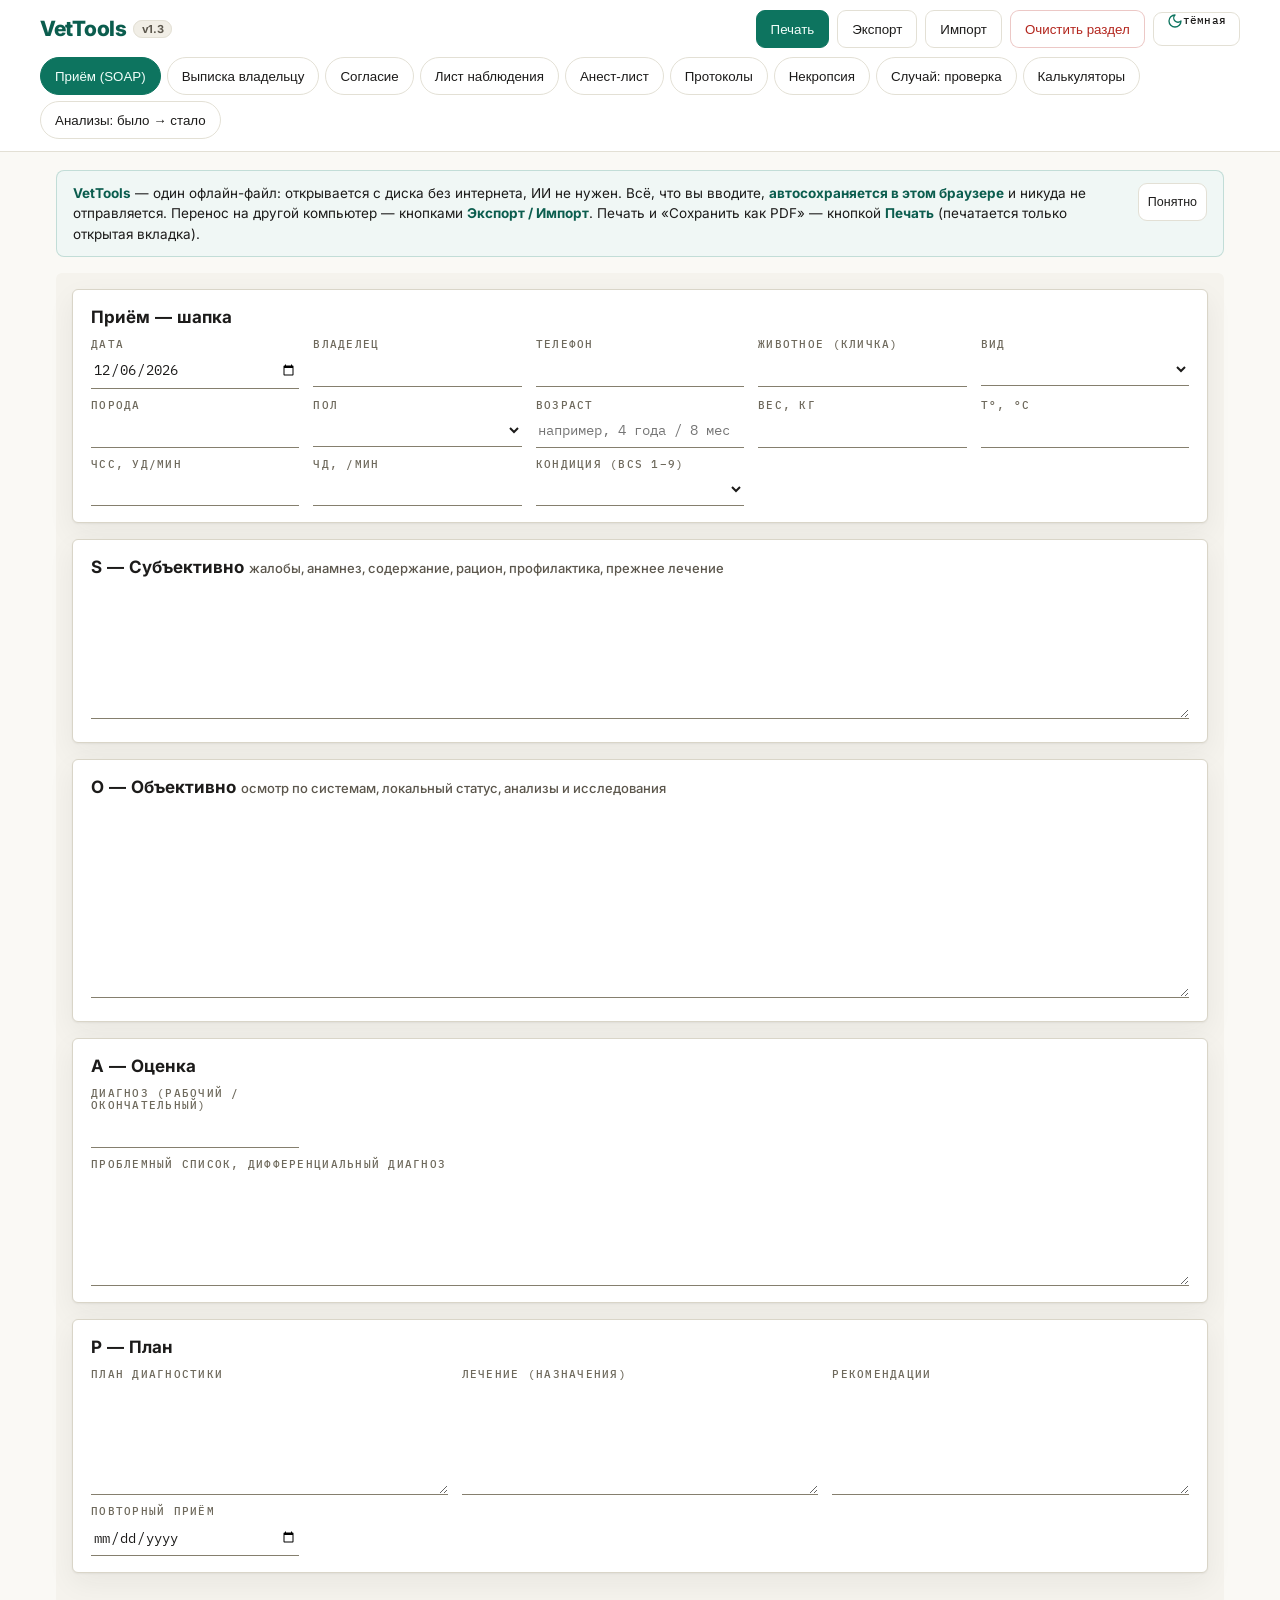
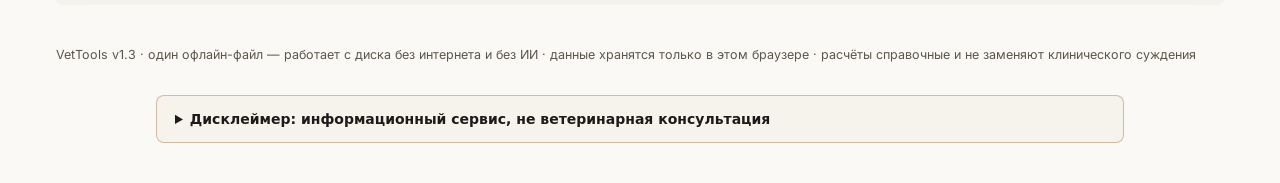
==== index.html @ 526aaa52 "Task 170 (Z.ai): голос B «Формуляр» на всех 10 разделах — флагманский хвост HIG §11 («голос выбирает" ====
<!doctype html>
<html lang="ru" data-theme="light">
<head>
<meta charset="utf-8">
<meta name="viewport" content="width=device-width, initial-scale=1">
<meta name="color-scheme" content="light">
<title>VetTools — офлайн-инструменты ветврача</title>
<link rel="stylesheet" href="./vet-ds.css">
<link rel="preconnect" href="https://fonts.googleapis.com">
<link rel="preconnect" href="https://fonts.gstatic.com" crossorigin>
<link href="https://fonts.googleapis.com/css2?family=Inter:wght@400;500;600;700;800&family=IBM+Plex+Mono:wght@400;500&display=swap" rel="stylesheet">
<script>(function(){try{if(localStorage.getItem("vetds-theme")==="dark")document.documentElement.setAttribute("data-theme","dark")}catch(e){}})()</script>
<style>
:root{
  color-scheme: light;
  /* Ядро — vet-ds (light-тема: data-theme="light" на <html>). Ниже — локальные алиасы. */
  --ds-accent: #0D745F; --ds-accent-strong: #0B5D4E; --ds-accent-ink: #F0FDF9;
  --bg: var(--ds-bg); --card: var(--ds-surface); --ink: var(--ds-text);
  --muted: var(--ds-muted); --line: var(--ds-border);
  --accent: var(--ds-accent); --accent-dark: var(--ds-accent-strong);
  --ok: var(--ds-green); --warn: var(--ds-amber); --bad: var(--ds-red);
  --danger: var(--ds-red);
  --radius: var(--ds-radius);
  --shadow: var(--ds-shadow);
}
  [data-theme="dark"] { --ds-accent: #34D399; --ds-accent-strong: #6EE7B7; --ds-accent-ink: #06251B; }
*{box-sizing:border-box}
html{-webkit-text-size-adjust:100%}
:focus-visible{outline:2px solid var(--accent);outline-offset:2px}
body{margin:0;font:15px/1.5 var(--ds-font-sans);background:var(--bg);color:var(--ink)}

/* ===== Header / nav / toolbar ===== */
header.app{position:sticky;top:0;z-index:50;background:color-mix(in srgb, var(--card) 94%, transparent);backdrop-filter:blur(6px);border-bottom:1px solid var(--line);padding:10px 16px 12px}
.app-row{display:flex;align-items:center;gap:12px;flex-wrap:wrap;max-width:1200px;margin:0 auto}
.logo{font-weight:800;font-size:21px;letter-spacing:-.3px;color:var(--accent-dark);user-select:none}
.logo .ver{font-size:11px;font-weight:700;color:var(--muted);background:var(--ds-surface2);border:1px solid var(--line);border-radius:99px;padding:1px 8px;vertical-align:3px;margin-left:6px}
.toolbar{display:flex;gap:8px;align-items:center;flex-wrap:wrap;margin-left:auto}
.savestate{font-size:12px;color:var(--muted);min-width:110px}
nav#tabs{display:flex;gap:6px;flex-wrap:wrap;margin:9px auto 0;max-width:1200px}
#tabs button{appearance:none;border:1px solid var(--line);background:var(--ds-surface);color:var(--ink);border-radius:99px;padding:10px 14px;font:600 13.5px/1.2 inherit;cursor:pointer;min-height:38px}
#tabs button:hover{border-color:var(--accent);color:var(--accent)}
#tabs button.active{background:var(--accent);border-color:var(--accent);color:var(--ds-accent-ink)}

/* ===== Buttons ===== */
.btn{appearance:none;border:1px solid var(--line);background:var(--ds-surface);color:var(--ink);border-radius:9px;padding:10px 14px;font:600 13.5px/1.2 inherit;cursor:pointer;min-height:38px}
.btn:hover{border-color:var(--accent);color:var(--accent)}
.btn.primary{background:var(--accent);border-color:var(--accent);color:var(--ds-accent-ink)}
.btn.primary:hover{background:var(--accent-dark);color:var(--ds-accent-ink)}
.btn.ghost{border-style:dashed;color:var(--accent);border-color:color-mix(in srgb, var(--accent) 22%, transparent)}
.btn.danger{color:var(--bad);border-color:color-mix(in srgb, var(--bad) 25%, transparent)}
.btn.danger:hover{border-color:var(--bad);color:var(--bad)}
.btn.sm{padding:4px 9px;font-size:12.5px}

/* ===== Layout ===== */
main{max-width:1200px;margin:18px auto 40px;padding:0 16px}
.tab{display:none}
.tab.active{display:block}
.card{background:var(--card);border:1px solid var(--line);border-radius:var(--radius);box-shadow:var(--shadow);padding:16px 18px;margin-bottom:16px}
.card h2{margin:0 0 10px;font-size:17px;line-height:1.3}
.card h2 .sub{font-weight:500;font-size:13px;color:var(--muted)}
.grid{display:grid;grid-template-columns:repeat(auto-fill,minmax(175px,1fr));gap:10px 14px}
.grid.wide{grid-template-columns:repeat(auto-fill,minmax(300px,1fr))}
.f{display:flex;flex-direction:column;gap:3px;min-width:0}
.f>label,.f>.lbl{font-size:11.5px;font-weight:700;color:var(--muted);text-transform:uppercase;letter-spacing:.04em}
input[type=text],input[type=date],input[type=time],input[type=number],input[type=tel],select,textarea{
  width:100%;border:1px solid var(--line);border-radius:8px;padding:7px 9px;font:inherit;color:var(--ink);background:var(--ds-surface);outline:none}
input:focus,select:focus,textarea:focus{border-color:var(--accent);box-shadow:0 0 0 3px color-mix(in srgb, var(--accent) 12%, transparent)}
textarea{resize:vertical;min-height:64px;line-height:1.45;overflow:hidden}
#ho-sheet{display:none}
input[type=checkbox]{width:16px;height:16px;accent-color:var(--accent);flex:none}
.chk{display:flex;align-items:center;gap:8px;font-size:14px;padding:3px 0}

/* ===== Tables ===== */
.tbl-wrap{overflow-x:auto}
table.grid-t{width:100%;border-collapse:collapse;font-size:13.5px}
.grid-t th{font-size:11px;text-transform:uppercase;letter-spacing:.03em;color:var(--muted);text-align:left;padding:6px;border-bottom:2px solid var(--line);white-space:nowrap}
.grid-t td{padding:4px;border-bottom:1px solid var(--line);vertical-align:top}
.grid-t input,.grid-t select{padding:5px 7px;font-size:13.5px}
.grid-t .rowbtn{margin-top:2px}
.rowbtn{appearance:none;border:1px solid var(--line);background:var(--ds-surface);color:var(--muted);border-radius:7px;width:26px;height:26px;font:700 14px/1 inherit;cursor:pointer;flex:none}
.rowbtn:hover{color:var(--bad);border-color:var(--bad)}
.toolbar-row{display:flex;gap:8px;align-items:center;flex-wrap:wrap}

/* ===== Misc ===== */
.badge{display:inline-block;border-radius:var(--ds-radius-s);padding:1px 8px;font-size:12px;font-weight:700;white-space:nowrap}
.badge.ok{background:color-mix(in srgb, var(--ok) 13%, transparent);color:var(--ok)}
.badge.warn{background:color-mix(in srgb, var(--warn) 12%, transparent);color:var(--warn)}
.badge.bad{background:color-mix(in srgb, var(--bad) 12%, transparent);color:var(--bad)}
.badge.dim{background:var(--ds-surface2);color:var(--muted)}
.hint{font-size:12.5px;color:var(--muted);margin:4px 0 10px}
.legal{font-size:13.5px;line-height:1.6;text-align:justify}
.legal h3{text-align:center;font-size:15px;margin:6px 0 14px}
.legal ul{margin:6px 0;padding-left:20px}
.sig{display:flex;gap:40px;margin-top:30px;max-width:640px}
.sig .sigbox{flex:1}
.sig .sigline{border-bottom:1.5px solid #444;height:28px}
.sig .sigcap{font-size:12px;color:var(--muted);margin-top:3px}
.banner{background:color-mix(in srgb, var(--accent) 6%, var(--card));border:1px solid color-mix(in srgb, var(--accent) 20%, transparent);border-radius:var(--radius);padding:12px 16px;margin-bottom:16px;font-size:13.5px}
.banner b{color:var(--accent-dark)}
.banner button{float:right;margin-left:12px}
.doc-title{font-size:18px;font-weight:800;margin-bottom:10px;border:1px solid var(--line);border-radius:8px;padding:9px 11px;width:100%}

/* ===== Calculators ===== */
.calc-grid{display:grid;grid-template-columns:repeat(auto-fit,minmax(340px,1fr));gap:14px}
.calc-grid>.card{margin-bottom:0;min-width:0}
.calc-grid,.grid,.sig{min-width:0}
.tab{min-width:0}
.calc .out{background:color-mix(in srgb, var(--accent) 5%, var(--card));border:1px dashed color-mix(in srgb, var(--accent) 22%, transparent);border-radius:var(--ds-radius-s);padding:9px 11px;font-size:14px;margin-top:10px;line-height:1.65}
.calc .out b{font-size:15.5px}
.calc .out .dim{color:var(--muted);font-size:12.5px}
.conv-tbl td{padding:5px 4px}
.conv-tbl input{padding:5px 7px}
.conv-tbl .u{font-size:11.5px;color:var(--muted);white-space:nowrap;padding:0 6px}

footer.app{max-width:1200px;margin:0 auto 30px;padding:0 16px;color:var(--muted);font-size:12.5px;line-height:1.55}

@media (max-width:720px){
  .grid{grid-template-columns:repeat(2,minmax(0,1fr))}
  .calc-grid{grid-template-columns:1fr}
  .sig{gap:20px}
  /* мобильная компакция хедера (Task 165): было 330px sticky на 844px = 39% экрана */
  header.app{padding:8px 12px 9px}
  .logo{font-size:17px}
  .app-row{gap:8px}
  .toolbar{margin-left:0;width:100%;gap:6px}
  .toolbar .btn{padding:8px 10px;min-height:34px;font-size:12.5px}
  nav#tabs{flex-wrap:nowrap;overflow-x:auto;scrollbar-width:none;-ms-overflow-style:none;-webkit-overflow-scrolling:touch;margin:8px auto 0}
  nav#tabs::-webkit-scrollbar{display:none}
  #tabs button{flex:none;white-space:nowrap;padding:9px 12px;min-height:34px;font-size:12.5px}
  footer.app{padding-bottom:calc(16px + env(safe-area-inset-bottom,0px))}
  section[data-theme="form"]{padding:10px}
}

/* ===== Голос B «Формуляр» — таб-секции «действуешь» (HIG §11, Task 170) =====
   Ядро v2.3.2 даёт секции беж #F5F3ED, радиус 6px, паддинг (§24) и самодостаточные
   токены; локальный слой маппит свои примитивы (.f, input, .grid-t) на формулярный
   вид. @media screen — чтобы не воевать с print-слоем ниже (у печати свои подчёркивания). */
@media screen{
  /* пин характера + РЕ-АНКОР локальных алиасов. ГРАБЛИ §24: алиасы объявлены
     на :root — var() вычисляется на <html>, где --ds-surface/--ds-text ещё
     значения ОБОЛОЧКИ. В тёмной: карточки темнели при чернильном тексте
     (h2 1.14:1). Ре-декларация на секции заставляет var() резолвиться
     формулярными токенами v2.3.2 (тот же класс бага, что zinc-коллизии
     vet-insilico — там лечилось @theme inline, тут — ре-анкором). */
  [data-theme="form"]{
    --ds-accent:#0D745F; --ds-accent-strong:#0B5D4E; --ds-accent-ink:#F0FDF9;
    --bg:var(--ds-bg); --card:var(--ds-surface); --ink:var(--ds-text);
    --muted:var(--ds-muted); --line:var(--ds-border);
    --accent:var(--ds-accent); --accent-dark:var(--ds-accent-strong);
    --ok:var(--ds-green); --warn:var(--ds-amber); --bad:var(--ds-red);
    --danger:var(--ds-red); --radius:var(--ds-radius); --shadow:var(--ds-shadow);
  }
  [data-theme="form"] .f>label,[data-theme="form"] .f>.lbl{font:500 10.5px/1.2 var(--ds-font-mono);text-transform:uppercase;letter-spacing:.12em;color:var(--ds-faint)}
  [data-theme="form"] input[type=text],[data-theme="form"] input[type=date],[data-theme="form"] input[type=time],[data-theme="form"] input[type=number],[data-theme="form"] input[type=tel],[data-theme="form"] select,[data-theme="form"] textarea{border:none;border-bottom:1px solid var(--ds-border-strong);border-radius:0;background:transparent;padding:6px 2px;font-family:var(--ds-font-mono);font-size:13.5px}
  [data-theme="form"] input:focus,[data-theme="form"] select:focus,[data-theme="form"] textarea:focus{border:none;border-bottom:2px solid var(--accent);margin-bottom:-1px;box-shadow:none}
  [data-theme="form"] .doc-title{font-family:var(--ds-font-mono);font-size:15px;border:none;border-bottom:2px solid var(--ds-border-strong);border-radius:0;background:transparent;padding:6px 2px}
  [data-theme="form"] .grid-t input,[data-theme="form"] .grid-t select,[data-theme="form"] .conv-tbl input{padding:4px 2px;font-size:12.5px}
  [data-theme="form"] .hint{font-size:12px}
}

/* ===== Print ===== */
@page{size:A4;margin:13mm 12mm}
@media print{
  body{background:#fff;font-size:12.5px}
  header.app,footer.app,nav#tabs,.toolbar,.no-print,textarea::-webkit-resizer{display:none!important}
  main{margin:0;padding:0;max-width:none}
  section.tab[data-theme="form"]{padding:0;border-radius:0}
  .tab{display:none!important}
  .tab.active{display:block!important}
  .card{box-shadow:none;border:none;border-radius:0;padding:0 0 14px}
  input[type=text],input[type=date],input[type=time],input[type=number],input[type=tel],select{
    border:none;border-bottom:1px dotted #999;border-radius:0;padding:0 0 1px;font-weight:600;background:none}
  textarea{border:none;padding:0;background:none}
  .grid-t{font-size:10.5px}
  .grid-t th,.grid-t td{border:1px solid #8a8a8a!important;padding:3px 4px}
  .grid-t input,.grid-t select{font-weight:400;border-bottom:none}
  .calc-grid{grid-template-columns:1fr 1fr;gap:10px}
  .calc .out{border:1px solid #999;background:#fff;border-style:solid}
  body.print-ho .tab.active > *:not(#ho-sheet){display:none!important}
  body.print-ho #ho-sheet{display:block!important;white-space:pre-wrap;line-height:1.55}
  .keep{page-break-inside:avoid}
}
</style>
<style>/* vet-ds v2.1: тоггл темы с подписью — виден среди метаданных */
  .theme-pill { min-height: 34px; padding: 0 13px; font: 500 12px var(--ds-font-mono); }
  .theme-pill svg { color: var(--ds-accent); }
</style>
</head>
<body>
<header class="app">
  <div class="app-row">
    <div class="logo">VetTools<span class="ver">v1.3</span></div>
    <div class="toolbar">
      <span class="savestate" id="savestate"></span>
      <button class="btn primary" onclick="window.print()">Печать</button>
      <button class="btn" id="btn-export" title="Резервная копия всех разделов в JSON-файл">Экспорт</button>
      <button class="btn" id="btn-import" title="Загрузить резервную копию из JSON-файла">Импорт</button>
      <button class="btn danger" id="btn-clear" title="Очистить текущий раздел">Очистить раздел</button>
      <button class="btn ds-theme-toggle ds-theme-toggle--labeled theme-pill" id="themeToggle" aria-label="Переключить тему" title="Переключить тему">
        <svg class="ds-theme-toggle__sun" viewBox="0 0 24 24" width="16" height="16" fill="none" stroke="currentColor" stroke-width="2" stroke-linecap="round" aria-hidden="true"><circle cx="12" cy="12" r="4"/><path d="M12 2v2m0 16v2M4.9 4.9l1.4 1.4m11.4 11.4 1.4 1.4M2 12h2m16 0h2M4.9 19.1l1.4-1.4m11.4-11.4 1.4-1.4"/></svg>
        <svg class="ds-theme-toggle__moon" viewBox="0 0 24 24" width="16" height="16" fill="none" stroke="currentColor" stroke-width="2" stroke-linecap="round" stroke-linejoin="round" aria-hidden="true"><path d="M12 3a6 6 0 0 0 9 9 9 9 0 1 1-9-9Z"/></svg>
      
        <span class="ds-theme-toggle__label" aria-hidden="true"></span>
      </button>
      <input type="file" id="import-file" accept=".json,application/json" hidden>
    </div>
  </div>
  <nav id="tabs">
    <button data-tab="soap" class="active">Приём (SOAP)</button>
    <button data-tab="dis">Выписка владельцу</button>
    <button data-tab="con">Согласие</button>
    <button data-tab="obs">Лист наблюдения</button>
    <button data-tab="ane">Анест-лист</button>
    <button data-tab="pro">Протоколы</button>
    <button data-tab="nec">Некропсия</button>
    <button data-tab="case">Случай: проверка</button>
    <button data-tab="cal">Калькуляторы</button>
    <button data-tab="dif">Анализы: было → стало</button>
  </nav>
</header>

<main>
<div class="banner no-print" id="banner" hidden>
  <button class="btn sm" id="banner-ok">Понятно</button>
  <b>VetTools</b> — один офлайн-файл: открывается с диска без интернета, ИИ не нужен.
  Всё, что вы вводите, <b>автосохраняется в этом браузере</b> и никуда не отправляется.
  Перенос на другой компьютер — кнопками <b>Экспорт / Импорт</b>. Печать и «Сохранить как PDF» — кнопкой <b>Печать</b> (печатается только открытая вкладка).
</div>

<!-- ============ 1. SOAP ============ -->
<section id="tab-soap" class="tab active" data-theme="form">
  <div class="card">
    <h2>Приём — шапка</h2>
    <div class="grid">
      <div class="f"><label for="soap-date">Дата</label><input type="date" id="soap-date"></div>
      <div class="f"><label for="soap-owner">Владелец</label><input type="text" id="soap-owner"></div>
      <div class="f"><label for="soap-phone">Телефон</label><input type="tel" id="soap-phone"></div>
      <div class="f"><label for="soap-pet">Животное (кличка)</label><input type="text" id="soap-pet"></div>
      <div class="f"><label for="soap-species">Вид</label>
        <select id="soap-species"><option value=""></option><option>собака</option><option>кошка</option><option>грызун</option><option>птица</option><option>экзот</option><option>другое</option></select></div>
      <div class="f"><label for="soap-breed">Порода</label><input type="text" id="soap-breed"></div>
      <div class="f"><label for="soap-sex">Пол</label>
        <select id="soap-sex"><option value=""></option><option>самец</option><option>самец (кастрирован)</option><option>самка</option><option>самка (стерилизована)</option></select></div>
      <div class="f"><label for="soap-age">Возраст</label><input type="text" id="soap-age" placeholder="например, 4 года / 8 мес"></div>
      <div class="f"><label for="soap-weight">Вес, кг</label><input type="number" id="soap-weight" step="0.01" min="0"></div>
      <div class="f"><label for="soap-temp">Т°, °C</label><input type="number" id="soap-temp" step="0.1"></div>
      <div class="f"><label for="soap-hr">ЧСС, уд/мин</label><input type="number" id="soap-hr"></div>
      <div class="f"><label for="soap-rr">ЧД, /мин</label><input type="number" id="soap-rr"></div>
      <div class="f"><label for="soap-bcs">Кондиция (BCS 1–9)</label>
        <select id="soap-bcs"><option value=""></option><option>1</option><option>2</option><option>3</option><option>4</option><option>5</option><option>6</option><option>7</option><option>8</option><option>9</option></select></div>
    </div>
  </div>
  <div class="card">
    <h2>S — Субъективно <span class="sub">жалобы, анамнез, содержание, рацион, профилактика, прежнее лечение</span></h2>
    <textarea id="soap-s" rows="6"></textarea>
  </div>
  <div class="card">
    <h2>O — Объективно <span class="sub">осмотр по системам, локальный статус, анализы и исследования</span></h2>
    <textarea id="soap-o" rows="9"></textarea>
  </div>
  <div class="card">
    <h2>A — Оценка</h2>
    <div class="grid">
      <div class="f"><label for="soap-dx">Диагноз (рабочий / окончательный)</label><input type="text" id="soap-dx"></div>
    </div>
    <div class="f" style="margin-top:10px"><label for="soap-a">Проблемный список, дифференциальный диагноз</label><textarea id="soap-a" rows="5"></textarea></div>
  </div>
  <div class="card">
    <h2>P — План</h2>
    <div class="grid wide">
      <div class="f"><label for="soap-p-dx">План диагностики</label><textarea id="soap-p-dx" rows="5"></textarea></div>
      <div class="f"><label for="soap-p-rx">Лечение (назначения)</label><textarea id="soap-p-rx" rows="5"></textarea></div>
      <div class="f"><label for="soap-p-adv">Рекомендации</label><textarea id="soap-p-adv" rows="5"></textarea></div>
    </div>
    <div class="grid" style="margin-top:10px">
      <div class="f"><label for="soap-next">Повторный приём</label><input type="date" id="soap-next"></div>
    </div>
  </div>
</section>

<!-- ============ 2. Выписка владельцу ============ -->
<section id="tab-dis" class="tab" data-theme="form">
  <div class="card">
    <h2>Памятка владельцу <span class="sub">— заполнить, затем распечатать или скопировать текстом в мессенджер</span></h2>
    <div class="grid">
      <div class="f"><label for="dis-date">Дата</label><input type="date" id="dis-date"></div>
      <div class="f"><label for="dis-owner">Владелец</label><input type="text" id="dis-owner"></div>
      <div class="f"><label for="dis-phone">Телефон</label><input type="tel" id="dis-phone"></div>
      <div class="f"><label for="dis-pet">Животное</label><input type="text" id="dis-pet"></div>
      <div class="f"><label for="dis-info">Вид / порода / возраст</label><input type="text" id="dis-info"></div>
    </div>
  </div>
  <div class="card">
    <h2>Что было сегодня <span class="sub">диагноз, процедура, операция</span></h2>
    <textarea id="dis-done" rows="4"></textarea>
  </div>
  <div class="card">
    <h2>Лекарства</h2>
    <div class="tbl-wrap">
    <table class="grid-t" id="tbl-dis-med" data-table="dis-med">
      <thead><tr><th style="min-width:140px">Препарат</th><th style="min-width:90px">Сколько</th><th style="min-width:110px">Как давать</th><th style="min-width:110px">Как часто</th><th style="min-width:80px">Дней</th><th class="no-print" style="width:34px"></th></tr></thead>
      <tbody></tbody>
    </table>
    <template data-for="tbl-dis-med"><tr>
      <td><input type="text"></td><td><input type="text" placeholder="мг / мл / таб"></td>
      <td><input type="text" placeholder="в рот / с едой"></td><td><input type="text" placeholder="2 раза в день"></td>
      <td><input type="text"></td><td class="no-print"><button class="rowbtn" type="button" title="Удалить строку">×</button></td>
    </tr></template>
    </div>
    <button class="btn ghost sm no-print" data-add="tbl-dis-med" type="button">+ строка</button>
  </div>
  <div class="card">
    <h2>Уход и наблюдение</h2>
    <div class="grid wide">
      <div class="f"><label for="dis-watch">Наблюдать за</label><textarea id="dis-watch" rows="4"></textarea></div>
      <div class="f"><label for="dis-feed">Кормление и поение</label><textarea id="dis-feed" rows="4"></textarea></div>
      <div class="f"><label for="dis-rest">Ограничения <span style="text-transform:none;font-weight:500">(покой, попона, воротник, выгул)</span></label><textarea id="dis-rest" rows="4"></textarea></div>
      <div class="f"><label for="dis-wound">Шов / рана (обработка)</label><textarea id="dis-wound" rows="4"></textarea></div>
    </div>
  </div>
  <div class="card">
    <h2>Контроль</h2>
    <div class="grid">
      <div class="f"><label for="dis-next">Контрольный приём — дата</label><input type="date" id="dis-next"></div>
      <div class="f"><label for="dis-nexttime">Время</label><input type="time" id="dis-nexttime"></div>
      <div class="f"><label for="dis-clinic">Клиника / врач / телефон</label><input type="text" id="dis-clinic"></div>
    </div>
    <div class="f" style="margin-top:10px"><label for="dis-urgent">СРОЧНО к врачу, если:</label><textarea id="dis-urgent" rows="5"></textarea></div>
  </div>
  <div class="card no-print">
    <div class="toolbar-row">
      <button class="btn primary" id="btn-copy-dis" type="button">Скопировать текст владельцу</button>
      <button class="btn" onclick="window.print()" type="button">Печать памятки</button>
    </div>
    <p class="hint" style="margin:8px 0 0">Текст собирается из полей выше — удобно отправить в WhatsApp/Telegram, если владельца нет на приёме лично.</p>
  </div>
</section>
<!-- ============ 3. Согласие ============ -->
<section id="tab-con" class="tab" data-theme="form">
  <div class="card no-print">
    <h2>Данные для информированного согласия</h2>
    <p class="hint">Заполните поля и отметьте манипуляции — текст документа ниже соберётся автоматически. Печать выводит только документ.</p>
    <div class="grid">
      <div class="f"><label for="con-date">Дата</label><input type="date" id="con-date"></div>
      <div class="f"><label for="con-owner">ФИО владельца</label><input type="text" id="con-owner"></div>
      <div class="f"><label for="con-doc">Документ / контакты владельца</label><input type="text" id="con-doc" placeholder="паспорт, телефон"></div>
      <div class="f"><label for="con-pet">Кличка</label><input type="text" id="con-pet"></div>
      <div class="f"><label for="con-species">Вид</label><input type="text" id="con-species"></div>
      <div class="f"><label for="con-breed">Порода</label><input type="text" id="con-breed"></div>
      <div class="f"><label for="con-sex">Пол</label><input type="text" id="con-sex"></div>
      <div class="f"><label for="con-age">Возраст</label><input type="text" id="con-age"></div>
      <div class="f"><label for="con-color">Окрас</label><input type="text" id="con-color"></div>
      <div class="f"><label for="con-id">Чип / клеймо / №</label><input type="text" id="con-id"></div>
    </div>
  </div>
  <div class="card no-print">
    <h2>Манипуляции <span class="sub">— отметьте всё, на что согласуется владелец</span></h2>
    <div class="grid wide">
      <label class="chk"><input type="checkbox" id="con-p-diag">Диагностические процедуры (осмотр, анализы, УЗИ, рентген)</label>
      <label class="chk"><input type="checkbox" id="con-p-prem">Премедикация и седация</label>
      <label class="chk"><input type="checkbox" id="con-p-anest">Общая анестезия</label>
      <label class="chk"><input type="checkbox" id="con-p-surg">Оперативное вмешательство</label>
      <label class="chk" style="grid-column:1/-1"><input type="checkbox" id="con-p-hosp">Госпитализация / стационар (включая круглосуточное содержание)</label>
      <label class="chk"><input type="checkbox" id="con-p-iv">Инфузионная терапия</label>
      <label class="chk"><input type="checkbox" id="con-p-transf">Переливание крови / компонентов</label>
      <label class="chk"><input type="checkbox" id="con-p-dent">Стоматологические манипуляции (в т.ч. удаление зубов)</label>
      <label class="chk"><input type="checkbox" id="con-p-euth">Эвтаназия по медицинским показаниям</label>
      <label class="chk"><input type="checkbox" id="con-p-crem">Кремация (общая / индивидуальная — подчеркнуть)</label>
    </div>
    <div class="grid" style="margin-top:8px">
      <div class="f"><label for="con-surg-name">Название операции (если отмечено)</label><input type="text" id="con-surg-name"></div>
      <div class="f"><label for="con-other">Иное (что именно)</label><input type="text" id="con-other"></div>
      <div class="f"><label for="con-pay">Ориентир стоимости (обсуждён)</label><input type="text" id="con-pay" placeholder="например, до 12 000 ₽"></div>
    </div>
    <div class="f" style="margin-top:8px"><label for="con-anim">Особые условия / что обсуждалось (прогноз, альтернативы, риски конкретного пациента)</label><textarea id="con-anim" rows="3"></textarea></div>
  </div>
  <div class="card">
    <h2 class="no-print">Текст согласия <span class="sub">— предпросмотр, обновляется автоматически</span></h2>
    <div id="con-preview" class="legal"></div>
  </div>
</section>

<!-- ============ 4. Лист наблюдения ============ -->
<section id="tab-obs" class="tab" data-theme="form">
  <div class="card">
    <h2>Лист наблюдения <span class="sub">— стационар / послеоперационное содержание</span></h2>
    <div class="grid">
      <div class="f"><label for="obs-date">Дата</label><input type="date" id="obs-date"></div>
      <div class="f"><label for="obs-pet">Животное</label><input type="text" id="obs-pet"></div>
      <div class="f"><label for="obs-owner">Владелец</label><input type="text" id="obs-owner"></div>
      <div class="f"><label for="obs-dx">Диагноз</label><input type="text" id="obs-dx"></div>
      <div class="f"><label for="obs-mode">Режим</label>
        <select id="obs-mode"><option value=""></option><option>свободный</option><option>клетка</option><option>бокс</option><option>ОРИТ</option></select></div>
      <div class="f"><label for="obs-diet">Диета / кормление</label><input type="text" id="obs-diet"></div>
    </div>
  </div>
  <div class="card">
    <div class="tbl-wrap">
    <table class="grid-t keep" id="tbl-obs" data-table="obs">
      <thead><tr>
        <th style="min-width:64px">Время</th><th style="min-width:50px">Т°</th><th style="min-width:50px">ЧСС</th><th style="min-width:50px">ЧД</th>
        <th style="min-width:80px">Слизистые / СПК</th><th style="min-width:90px">Еда / вода</th><th style="min-width:90px">Моча / стул</th>
        <th style="min-width:100px">Состояние, поведение</th><th style="min-width:120px">ЛС / процедуры (выполнено)</th><th style="min-width:60px">Подпись</th>
        <th class="no-print" style="width:34px"></th>
      </tr></thead>
      <tbody></tbody>
    </table>
    <template data-for="tbl-obs"><tr>
      <td><input type="time"></td><td><input type="text"></td><td><input type="text"></td><td><input type="text"></td>
      <td><input type="text"></td><td><input type="text"></td><td><input type="text"></td>
      <td><input type="text"></td><td><input type="text"></td><td><input type="text"></td>
      <td class="no-print"><button class="rowbtn" type="button" title="Удалить строку">×</button></td>
    </tr></template>
    </div>
    <div class="toolbar-row no-print" style="margin-top:8px">
      <button class="btn ghost sm" data-add="tbl-obs" type="button">+ 1 строка</button>
      <button class="btn ghost sm" type="button" data-add5="tbl-obs">+ 5 строк</button>
    </div>
    <p class="hint">Каждая строка — один контрольный обход. Таблица умещается на A4 при печати.</p>
  </div>
  <div class="card no-print" id="ho-card">
    <h2>Передача смены <span class="sub">— автодрафт из листа наблюдения; перед передачей дежурному отредактируй вручную</span></h2>
    <div class="toolbar-row" style="margin-top:6px">
      <button class="btn ghost sm" id="ho-gen" type="button">Сформировать из таблицы</button>
      <button class="btn ghost sm" id="ho-copy" type="button">Скопировать</button>
      <button class="btn ghost sm" id="ho-print" type="button">Печать (только передача)</button>
    </div>
    <textarea id="ho-text" rows="12" style="width:100%;margin-top:8px" placeholder="Заполни лист наблюдения и нажми «Сформировать из таблицы» — подставлю шапку пациента, последний обход, «выполнено за сутки» и динамику T/ЧСС/ЧД. Блоки «что беспокоит» и «при ухудшении» — за врачом."></textarea>
    <p class="hint">Автодрафт по структуре передачи: кто пациент → что сделали → что изменилось → что контролировать. Текст сохраняется в localStorage, печатается отдельно от таблицы.</p>
  </div>
  <div id="ho-sheet"></div>
</section>

<!-- ============ 5. Анест-лист ============ -->
<section id="tab-ane" class="tab" data-theme="form">
  <div class="card">
    <h2>Анестезиологический лист — шапка</h2>
    <div class="grid">
      <div class="f"><label for="ane-date">Дата</label><input type="date" id="ane-date"></div>
      <div class="f"><label for="ane-pet">Животное</label><input type="text" id="ane-pet"></div>
      <div class="f"><label for="ane-info">Вид / порода</label><input type="text" id="ane-info"></div>
      <div class="f"><label for="ane-age">Возраст</label><input type="text" id="ane-age"></div>
      <div class="f"><label for="ane-sex">Пол</label><input type="text" id="ane-sex"></div>
      <div class="f"><label for="ane-weight">Вес, кг</label><input type="number" id="ane-weight" step="0.01" min="0"></div>
      <div class="f"><label for="ane-asa">ASA</label>
        <select id="ane-asa"><option value=""></option><option>I</option><option>II</option><option>III</option><option>IV</option><option>V</option><option>E (экстренно)</option></select></div>
      <div class="f"><label for="ane-proc">Плановая процедура</label><input type="text" id="ane-proc"></div>
      <div class="f"><label for="ane-fast">Голодная диета с</label><input type="time" id="ane-fast"></div>
    </div>
  </div>
  <div class="card">
    <h2>Премедикация</h2>
    <div class="tbl-wrap">
    <table class="grid-t keep" id="tbl-ane-pre" data-table="ane-pre">
      <thead><tr><th style="min-width:70px">Время</th><th style="min-width:160px">Препарат</th><th style="min-width:110px">Доза</th><th style="min-width:90px">Путь</th><th class="no-print" style="width:34px"></th></tr></thead>
      <tbody></tbody>
    </table>
    <template data-for="tbl-ane-pre"><tr>
      <td><input type="time"></td><td><input type="text"></td><td><input type="text" placeholder="мг/кг"></td>
      <td><input type="text" placeholder="п/к / в/м / в/в"></td>
      <td class="no-print"><button class="rowbtn" type="button" title="Удалить строку">×</button></td>
    </tr></template>
    </div>
    <button class="btn ghost sm no-print" data-add="tbl-ane-pre" type="button">+ строка</button>
  </div>
  <div class="card">
    <h2>Индукция и поддержание</h2>
    <div class="grid wide">
      <div class="f"><label for="ane-ind">Индукция (препарат, доза, путь)</label><textarea id="ane-ind" rows="2"></textarea></div>
      <div class="f"><label for="ane-airway">Дыхательный путь (трубка №, ЛМ, маска)</label><textarea id="ane-airway" rows="2"></textarea></div>
      <div class="f"><label for="ane-maint">Поддержание (агент, об.%)</label><textarea id="ane-maint" rows="2"></textarea></div>
      <div class="f"><label for="ane-fluids">Инфузия (препарат, объём, скорость)</label><textarea id="ane-fluids" rows="2"></textarea></div>
      <div class="f"><label for="ane-local">Регионарная / местная анальгезия</label><textarea id="ane-local" rows="2"></textarea></div>
      <div class="f"><label for="ane-monitor">Мониторинг (апаратура)</label><textarea id="ane-monitor" rows="2" placeholder="пульсоксиметр, АД, капнограф..."></textarea></div>
    </div>
  </div>
  <div class="card">
    <h2>Мониторинг <span class="sub">— запись каждые 5–10 минут</span></h2>
    <div class="tbl-wrap">
    <table class="grid-t" id="tbl-ane-mon" data-table="ane-mon">
      <thead><tr>
        <th style="min-width:64px">Время</th><th style="min-width:50px">ЧСС</th><th style="min-width:50px">ЧД</th><th style="min-width:56px">SpO2, %</th>
        <th style="min-width:64px">АД сист.</th><th style="min-width:50px">Т°</th><th style="min-width:110px">Глубина наркоза</th>
        <th style="min-width:70px">Анальгезия 0–3</th><th style="min-width:140px">События / вмешательства</th><th class="no-print" style="width:34px"></th>
      </tr></thead>
      <tbody></tbody>
    </table>
    <template data-for="tbl-ane-mon"><tr>
      <td><input type="time"></td><td><input type="text"></td><td><input type="text"></td><td><input type="text"></td>
      <td><input type="text"></td><td><input type="text"></td><td><input type="text" placeholder="поверхн./умерен./глуб."></td>
      <td><input type="text"></td><td><input type="text"></td>
      <td class="no-print"><button class="rowbtn" type="button" title="Удалить строку">×</button></td>
    </tr></template>
    </div>
    <div class="toolbar-row no-print" style="margin-top:8px">
      <button class="btn ghost sm" data-add="tbl-ane-mon" type="button">+ 1 строка</button>
      <button class="btn ghost sm" type="button" data-add5="tbl-ane-mon">+ 5 строк</button>
    </div>
  </div>
  <div class="card">
    <h2>Выход из наркоза</h2>
    <div class="grid wide">
      <div class="f"><label for="ane-recovery">Экстубация, осложнения, послеоперационная анальгезия</label><textarea id="ane-recovery" rows="3"></textarea></div>
    </div>
    <div class="grid" style="margin-top:8px">
      <div class="f"><label for="ane-sign">Анестезиолог / хирург</label><input type="text" id="ane-sign"></div>
    </div>
  </div>
</section>
<!-- ============ 6. Протоколы ============ -->
<section id="tab-pro" class="tab" data-theme="form">
  <div class="card no-print">
    <h2>Библиотека протоколов</h2>
    <div class="toolbar-row">
      <select id="pro-pick" style="max-width:460px"></select>
      <button class="btn" id="pro-open" type="button">Открыть</button>
      <button class="btn ghost" id="pro-save" type="button" title="Сохранить текущий текст в «Мои протоколы»">Сохранить как мой</button>
      <button class="btn danger" id="pro-del" type="button" title="Удалить выбранный «мой» протокол">Удалить мой</button>
    </div>
    <p class="hint" style="margin:8px 0 0">Это справочные заготовки, а не стандарты лечения: дозы и схемы проверяйте и адаптируйте к пациенту и доступным препаратам. Свой текст можно править прямо ниже — он сохраняется автоматически.</p>
  </div>
  <div class="card">
    <input type="text" id="pro-title" class="doc-title" placeholder="Название протокола">
    <textarea id="pro-body" rows="22" style="font-size:14px;line-height:1.6"></textarea>
  </div>
</section>

<!-- ============ 7. Некропсия ============ -->
<section id="tab-nec" class="tab" data-theme="form">
  <div class="card">
    <h2>Протокол патологоанатомического вскрытия — шапка</h2>
    <div class="grid">
      <div class="f"><label for="nec-date">Дата и время вскрытия</label><input type="text" id="nec-date" placeholder="01.10.2026, 14:30"></div>
      <div class="f"><label for="nec-pet">Кличка / №</label><input type="text" id="nec-pet"></div>
      <div class="f"><label for="nec-species">Вид</label><input type="text" id="nec-species"></div>
      <div class="f"><label for="nec-breed">Порода</label><input type="text" id="nec-breed"></div>
      <div class="f"><label for="nec-sex">Пол / кастрация</label><input type="text" id="nec-sex"></div>
      <div class="f"><label for="nec-age">Возраст</label><input type="text" id="nec-age"></div>
      <div class="f"><label for="nec-weight">Вес, кг</label><input type="number" id="nec-weight" step="0.01" min="0"></div>
      <div class="f"><label for="nec-death">Обстоятельства</label>
        <select id="nec-death"><option value=""></option><option>погибло в клинике</option><option>поступило трупом</option><option>эвтаназия</option></select></div>
    </div>
    <div class="f" style="margin-top:10px"><label for="nec-anamnesis">Анамнез и клиническая картина</label><textarea id="nec-anamnesis" rows="3"></textarea></div>
  </div>
  <div class="card">
    <h2>Наружный осмотр</h2>
    <p class="hint">Телосложение и упитанность, шерсть и кожный покров, слизистые, естественные отверстия, видимые травмы и выделения.</p>
    <textarea id="nec-outer" rows="4"></textarea>
  </div>
  <div class="card">
    <h2>Внутренний осмотр — по системам</h2>
    <div class="grid wide">
      <div class="f"><label for="nec-cav">Полости (плевральная, брюшная — содержимое)</label><textarea id="nec-cav" rows="2"></textarea></div>
      <div class="f"><label for="nec-resp">Дыхательная система</label><textarea id="nec-resp" rows="2"></textarea></div>
      <div class="f"><label for="nec-card">Сердце и сосуды</label><textarea id="nec-card" rows="2"></textarea></div>
      <div class="f"><label for="nec-gi">Желудок и кишечник</label><textarea id="nec-gi" rows="2"></textarea></div>
      <div class="f"><label for="nec-liver">Печень и желчный пузырь</label><textarea id="nec-liver" rows="2"></textarea></div>
      <div class="f"><label for="nec-spleen">Селезёнка и лимфоузлы</label><textarea id="nec-spleen" rows="2"></textarea></div>
      <div class="f"><label for="nec-urin">Почки и мочевыводящие пути</label><textarea id="nec-urin" rows="2"></textarea></div>
      <div class="f"><label for="nec-repro">Половые органы</label><textarea id="nec-repro" rows="2"></textarea></div>
      <div class="f"><label for="nec-other">Прочее (ЦНС, кости, суставы)</label><textarea id="nec-other" rows="2"></textarea></div>
    </div>
  </div>
  <div class="card">
    <h2>Патологические находки</h2>
    <div class="tbl-wrap">
    <table class="grid-t keep" id="tbl-nec-find" data-table="nec-find">
      <thead><tr><th style="min-width:160px">Орган / система</th><th style="min-width:280px">Патологическая находка</th><th class="no-print" style="width:34px"></th></tr></thead>
      <tbody></tbody>
    </table>
    <template data-for="tbl-nec-find"><tr>
      <td><input type="text"></td><td><input type="text"></td>
      <td class="no-print"><button class="rowbtn" type="button" title="Удалить строку">×</button></td>
    </tr></template>
    </div>
    <button class="btn ghost sm no-print" data-add="tbl-nec-find" type="button">+ строка</button>
  </div>
  <div class="card">
    <h2>Итог</h2>
    <div class="grid wide">
      <div class="f"><label for="nec-dx">Патологоанатомический диагноз</label><textarea id="nec-dx" rows="4"></textarea></div>
      <div class="f"><label for="nec-cause">Предположительная причина смерти</label><textarea id="nec-cause" rows="4"></textarea></div>
      <div class="f"><label for="nec-hist">Материал на гистологию (банки №, формалин 10%)</label><textarea id="nec-hist" rows="4"></textarea></div>
    </div>
    <div class="grid" style="margin-top:8px">
      <div class="f"><label for="nec-sign">Врач (вскрытие проводил)</label><input type="text" id="nec-sign"></div>
    </div>
  </div>
</section>

<!-- ============ 8. Клинический случай: проверка полноты ============ -->
<section id="tab-case" class="tab" data-theme="form">
  <div class="card">
    <h2>Клинический случай <span class="sub">— собери разбор, я проверю полноту и соберу черновик отчёта</span></h2>
    <div class="grid">
      <div class="f"><label for="case-id">№ случая</label><input type="text" id="case-id" placeholder="например, 2026-114"></div>
      <div class="f"><label for="case-date">Дата обращения</label><input type="date" id="case-date"></div>
      <div class="f"><label for="case-species">Вид</label>
        <select id="case-species"><option value=""></option><option>собака</option><option>кошка</option><option>лошадь</option><option>КРС</option><option>МРС</option><option>свинья</option><option>грызун / хорёк</option><option>птица</option><option>экзот</option><option>другое</option></select></div>
      <div class="f"><label for="case-breed">Порода</label><input type="text" id="case-breed"></div>
      <div class="f"><label for="case-age">Возраст</label><input type="text" id="case-age" placeholder="7 лет / 8 мес"></div>
      <div class="f"><label for="case-sex">Пол</label>
        <select id="case-sex"><option value=""></option><option>самец</option><option>самец (кастрат)</option><option>самка</option><option>самка (стерилизованная)</option></select></div>
      <div class="f"><label for="case-weight">Вес, кг</label><input type="number" id="case-weight" step="any" min="0"></div>
    </div>
  </div>
  <div class="card">
    <div class="grid">
      <div class="f"><label for="case-history">Анамнез / жалобы</label><textarea id="case-history" rows="5" placeholder="когда началось, чем лечили, условия содержания, вакцинации"></textarea></div>
      <div class="f"><label for="case-exam">Данные осмотра</label><textarea id="case-exam" rows="5" placeholder="температура, ЧСС, ЧД, слизистые, пальпация, что нашёл"></textarea></div>
    </div>
  </div>
  <div class="card">
    <h2>Диагностика</h2>
    <div class="tbl-wrap">
    <table class="grid-t" id="tbl-case-dx" data-table="case-dx">
      <thead><tr>
        <th style="min-width:130px">Исследование</th><th style="min-width:130px">Детали</th><th style="min-width:220px">Заключение / результат</th>
        <th style="width:90px">Повторное</th><th class="no-print" style="width:34px"></th>
      </tr></thead>
      <tbody></tbody>
    </table>
    <template data-for="tbl-case-dx"><tr>
      <td><input type="text" placeholder="УЗИ / биохимия / рентген..."></td><td><input type="text" placeholder="объём, где"></td><td><input type="text" placeholder="заключение, цифры"></td>
      <td><select><option value=""></option><option>да</option></select></td>
      <td class="no-print"><button class="rowbtn" type="button" title="Удалить строку">×</button></td>
    </tr></template>
    </div>
    <div class="toolbar-row no-print" style="margin-top:8px">
      <button class="btn ghost sm" data-add="tbl-case-dx" type="button">+ строка</button>
    </div>
  </div>
  <div class="card">
    <div class="grid">
      <div class="f"><label for="case-dx">Основной диагноз</label><textarea id="case-dx" rows="2"></textarea></div>
      <div class="f"><label for="case-diff">Дифференциальные диагнозы</label><textarea id="case-diff" rows="2" placeholder="что ещё рассматривал и почему отверг"></textarea></div>
    </div>
  </div>
  <div class="card">
    <h2>Лечение</h2>
    <div class="tbl-wrap">
    <table class="grid-t" id="tbl-case-rx" data-table="case-rx">
      <thead><tr>
        <th style="min-width:160px">Препарат</th><th style="min-width:180px">Доза, путь</th><th style="min-width:120px">Курс</th>
        <th class="no-print" style="width:34px"></th>
      </tr></thead>
      <tbody></tbody>
    </table>
    <template data-for="tbl-case-rx"><tr>
      <td><input type="text"></td><td><input type="text" placeholder="2 мг/кг п/к"></td><td><input type="text" placeholder="5 дней"></td>
      <td class="no-print"><button class="rowbtn" type="button" title="Удалить строку">×</button></td>
    </tr></template>
    </div>
    <div class="toolbar-row no-print" style="margin-top:8px">
      <button class="btn ghost sm" data-add="tbl-case-rx" type="button">+ строка</button>
    </div>
  </div>
  <div class="card">
    <div class="grid">
      <div class="f"><label for="case-control">Контроль / динамика</label><textarea id="case-control" rows="4" placeholder="что изменилось, повторные исследования, параметры в динамике"></textarea></div>
      <div class="f"><label for="case-outcome">Исход</label>
        <select id="case-outcome"><option value=""></option><option>выздоровление</option><option>улучшение</option><option>без динамики</option><option>ухудшение</option><option>эвтаназия</option><option>погиб</option><option>потерян из виду</option></select></div>
      <div class="f" style="grid-column:1/-1"><label for="case-reco">Рекомендации / профилактика</label><textarea id="case-reco" rows="3"></textarea></div>
    </div>
  </div>
  <div class="card no-print" id="case-check-panel">
    <h2>Проверка полноты <span class="sub">— правила, не ИИ; обновляется на лету</span><span class="right" id="case-score" style="font-size:13px;color:var(--accent);font-weight:700;white-space:nowrap">—</span></h2>
    <div id="case-bar" style="height:4px;background:var(--line);border-radius:2px;overflow:hidden;margin:6px 0 10px"><div id="case-bar-in" style="height:100%;width:0;background:var(--accent);transition:width .3s"></div></div>
    <div id="case-checks" style="font-size:13px;line-height:1.7">Заполняй случай — проверки появятся здесь.</div>
    <div class="toolbar-row" style="margin-top:10px">
      <button class="btn primary sm" id="btn-case-copy" type="button">Черновик случая</button>
      <button class="btn ghost sm" id="btn-case-check" type="button">Проверить сейчас</button>
    </div>
    <p class="hint">Черновик собирает всё в структурированный текст для отчёта/курсовой (копируется через окно). Проверки: критичные — без них случай неполный, жёлтые — стоит дописать, серые — советы.</p>
  </div>
</section>

<!-- ============ 9. Калькуляторы ============ -->
<section id="tab-cal" class="tab" data-theme="form">
  <p class="hint" style="margin:0 0 12px">Расчёты справочные: результат всегда сверяйте с инструкцией к препарату и клинической ситуацией. Вес — в кг.</p>
  <div class="calc-grid">
    <div class="card calc">
      <h2>1 · Доза препарата</h2>
      <div class="grid">
        <div class="f"><label for="cal1-w">Вес, кг</label><input type="number" id="cal1-w" step="0.01" min="0"></div>
        <div class="f"><label for="cal1-dose">Доза, мг/кг</label><input type="number" id="cal1-dose" step="0.01" min="0"></div>
        <div class="f"><label for="cal1-conc">Концентрация, мг/мл</label><input type="number" id="cal1-conc" step="0.01" min="0" placeholder="если известна"></div>
        <div class="f"><label for="cal1-int">Интервал, ч</label><input type="number" id="cal1-int" min="0" placeholder="напр., 12"></div>
      </div>
      <div class="out" id="cal1-out">—</div>
    </div>
    <div class="card calc">
      <h2>2 · Инфузия</h2>
      <div class="grid">
        <div class="f"><label for="cal2-w">Вес, кг</label><input type="number" id="cal2-w" step="0.01" min="0"></div>
        <div class="f"><label for="cal2-def">Дегидратация, %</label><input type="number" id="cal2-def" step="0.5" min="0" max="15" value="5"></div>
        <div class="f"><label for="cal2-maint">Поддержание, мл/кг/сут</label><input type="number" id="cal2-maint" min="0" value="50"></div>
        <div class="f"><label for="cal2-drop">Система, гтт/мл</label>
          <select id="cal2-drop"><option value="60">60 (инфузомат)</option><option value="20" selected>20 (стандарт)</option><option value="15">15</option><option value="10">10</option></select></div>
        <div class="f"><label for="cal2-h">Дефицит восполнить за, ч</label><input type="number" id="cal2-h" min="1" value="6"></div>
      </div>
      <div class="out" id="cal2-out">—</div>
    </div>
    <div class="card calc">
      <h2>3 · Энергия (RER / MER)</h2>
      <div class="grid">
        <div class="f"><label for="cal3-w">Вес, кг</label><input type="number" id="cal3-w" step="0.01" min="0"></div>
        <div class="f"><label for="cal3-sp">Вид</label>
          <select id="cal3-sp"><option value="dog">собака</option><option value="cat">кошка</option></select></div>
        <div class="f" style="grid-column:1/-1"><label for="cal3-f">Физиологический статус</label>
          <select id="cal3-f">
            <optgroup label="Собака">
              <option value="3.0">щенок до 4 мес (×3.0)</option>
              <option value="2.0">щенок 4–12 мес (×2.0)</option>
              <option value="1.8">взрослая, интактная (×1.8)</option>
              <option value="1.6" selected>взрослая, стерилизованная (×1.6)</option>
              <option value="1.0">снижение веса (×1.0)</option>
              <option value="3.0">интенсивная нагрузка (×3.0)</option>
            </optgroup>
            <optgroup label="Кошка">
              <option value="2.5">котёнок (×2.5)</option>
              <option value="1.4">взрослая, интактная (×1.4)</option>
              <option value="1.2">взрослая, стерилизованная (×1.2)</option>
              <option value="0.8">снижение веса (×0.8)</option>
              <option value="1.1">пожилая (×1.1)</option>
            </optgroup>
          </select></div>
        <div class="f"><label for="cal3-kc">Калорийность корма, ккал/100 г</label><input type="number" id="cal3-kc" min="0" placeholder="необязательно"></div>
        <div class="f"><label for="cal3-meals">Кормлений в сутки</label><input type="number" id="cal3-meals" min="1" value="2"></div>
      </div>
      <div class="out" id="cal3-out">—</div>
    </div>
    <div class="card calc">
      <h2>4 · Площадь поверхности тела (BSA)</h2>
      <div class="grid">
        <div class="f"><label for="cal4-w">Вес, кг</label><input type="number" id="cal4-w" step="0.01" min="0"></div>
        <div class="f"><label for="cal4-sp">Вид</label>
          <select id="cal4-sp"><option value="dog">собака</option><option value="cat">кошка</option></select></div>
        <div class="f"><label for="cal4-dose">Доза, мг/м²</label><input type="number" id="cal4-dose" step="0.01" min="0" placeholder="необязательно"></div>
      </div>
      <div class="out" id="cal4-out">—</div>
    </div>
    <div class="card calc" style="grid-column:1/-1">
      <h2>5 · Конвертер единиц <span class="sub">СИ ↔ условные — вводите в любую из колонок</span></h2>
      <div class="tbl-wrap">
      <table class="grid-t conv-tbl keep" id="conv-tbl">
        <thead><tr><th>Показатель</th><th style="width:110px">СИ, ед.</th><th style="width:120px">значение</th><th style="width:120px">значение</th><th style="width:110px">условные, ед.</th></tr></thead>
        <tbody></tbody>
      </table>
      </div>
    </div>
    <div class="card calc">
      <h2>6 · Кондиция (BCS) и снижение веса</h2>
      <div class="grid">
        <div class="f"><label for="cal6-w">Текущий вес, кг</label><input type="number" id="cal6-w" step="0.01" min="0"></div>
        <div class="f"><label for="cal6-bcs">BCS (1–9)</label>
          <select id="cal6-bcs"><option>1</option><option>2</option><option>3</option><option>4</option><option selected>5</option><option>6</option><option>7</option><option>8</option><option>9</option></select></div>
        <div class="f"><label for="cal6-sp">Вид</label>
          <select id="cal6-sp"><option value="dog">собака</option><option value="cat">кошка</option></select></div>
      </div>
      <div class="out" id="cal6-out">—</div>
    </div>
  </div>
</section>
<!-- ============ 9. Анализы: было → стало ============ -->
<section id="tab-dif" class="tab" data-theme="form">
  <div class="card">
    <h2>Анализы: было → стало <span class="sub">— сравнение двух исследований</span></h2>
    <div class="grid">
      <div class="f"><label for="dif-pet">Пациент</label><input type="text" id="dif-pet"></div>
      <div class="f"><label for="dif-info">Вид / порода / возраст</label><input type="text" id="dif-info"></div>
      <div class="f"><label for="dif-date1">Дата «было»</label><input type="date" id="dif-date1"></div>
      <div class="f"><label for="dif-date2">Дата «стало»</label><input type="date" id="dif-date2"></div>
      <div class="f"><label for="dif-lab">Лаборатория / исследование</label><input type="text" id="dif-lab"></div>
    </div>
  </div>
  <div class="card">
    <div class="tbl-wrap">
    <table class="grid-t" id="tbl-dif" data-table="dif">
      <thead><tr>
        <th style="min-width:150px">Показатель</th><th style="min-width:60px">Ед.</th>
        <th style="min-width:70px">Норма от</th><th style="min-width:70px">Норма до</th>
        <th style="min-width:70px">Было</th><th style="min-width:70px">Стало</th>
        <th style="min-width:90px">Динамика</th><th style="min-width:110px">Статус</th>
        <th class="no-print" style="width:34px"></th>
      </tr></thead>
      <tbody></tbody>
    </table>
    <template data-for="tbl-dif"><tr>
      <td><input type="text" class="d-name"></td><td><input type="text" class="d-unit"></td>
      <td><input type="number" class="d-lo" step="any"></td><td><input type="number" class="d-hi" step="any"></td>
      <td><input type="number" class="d-v1" step="any"></td><td><input type="number" class="d-v2" step="any"></td>
      <td class="d-dyn" style="padding-top:9px">—</td><td class="d-st" style="padding-top:6px"></td>
      <td class="no-print"><button class="rowbtn" type="button" title="Удалить строку">×</button></td>
    </tr></template>
    </div>
    <div class="toolbar-row no-print" style="margin-top:8px">
      <button class="btn ghost sm" data-add="tbl-dif" type="button">+ строка</button>
      <button class="btn ghost sm" type="button" data-add5="tbl-dif">+ 10 строк</button>
    </div>
    <p class="hint">Статус считается по значению «стало» и норме; динамика — процент изменения от «было» к «стало». Пустые поля просто игнорируются.</p>
  </div>
</section>
</main>

<footer class="app">
  VetTools v1.3 · один офлайн-файл — работает с диска без интернета и без ИИ · данные хранятся только в этом браузере · расчёты справочные и не заменяют клинического суждения
</footer>
<script>
"use strict";
/* ================= VetTools v1.0 — ядро ================= */
var VERSION = "1.3.0";
var LS_PREFIX = "vt:" + VERSION + ":";
/* миграция: переносим данные предыдущей версии в текущее хранилище (новейший префикс, у которого есть ключи), чтобы ничего не потерять после обновления файла */
try{
  if(!localStorage.getItem(LS_PREFIX+"seen")){
    var oldPs = ["vt:1.2.0:", "vt:1.1.0:", "vt:1.0.0:"];
    for(var op=0; op<oldPs.length; op++){
      var oldP = oldPs[op], ks = [];
      for(var i=0; i<localStorage.length; i++){
        var k = localStorage.key(i);
        if(k && k.indexOf(oldP)===0) ks.push(k);
      }
      if(ks.length){
        for(var j=0; j<ks.length; j++){ localStorage.setItem(LS_PREFIX+ks[j].slice(oldP.length), localStorage.getItem(ks[j])); }
        break;
      }
    }
  }
}catch(e){}
var TAB_IDS = ["soap","dis","con","obs","ane","pro","nec","case","cal","dif"];
var $ = function(s,r){ return (r||document).querySelector(s); };
var $$ = function(s,r){ return Array.prototype.slice.call((r||document).querySelectorAll(s)); };
var byId = function(id){ return document.getElementById(id); };
var num = function(v){ var n = parseFloat(String(v).replace(",",".")); return isFinite(n) ? n : null; };
var fmt = function(n,d){ if(n==null||!isFinite(n)) return "—"; d=(d==null?2:d); return n.toLocaleString("ru-RU",{maximumFractionDigits:d}); };
var today = function(){ var d=new Date(); return d.getFullYear()+"-"+("0"+(d.getMonth()+1)).slice(-2)+"-"+("0"+d.getDate()).slice(-2); };

/* ---------- вкладки ---------- */
var activeTab = "soap";
function activateTab(id){
  if(id!==activeTab){ dirty[activeTab] = true; flushDirty(); } /* флаш всех отложенных правок при смене вкладки */
  activeTab = id;
  $$("#tabs button").forEach(function(b){ b.classList.toggle("active", b.dataset.tab===id); });
  TAB_IDS.forEach(function(t){ byId("tab-"+t).classList.toggle("active", t===id); });
  $$("textarea", byId("tab-"+id)).forEach(autosize);
  recalcActive(); /* при входе во вкладку сразу показать актуальные расчёты/проверки */
  try{ localStorage.setItem(LS_PREFIX+"lasttab", id); }catch(e){}
}
$("#tabs").addEventListener("click", function(e){
  var b = e.target.closest("button[data-tab]");
  if(b) activateTab(b.dataset.tab);
});

/* ---------- автосохранение ---------- */
var saveTimer = null;
var dirty = {}; /* какие вкладки содержат несохранённые правки (в т.ч. автозаполнение скрытых полей) */
function markSaved(){
  var el = byId("savestate"), d = new Date();
  el.textContent = "Сохранено " + ("0"+d.getHours()).slice(-2) + ":" + ("0"+d.getMinutes()).slice(-2);
}
function collectTab(tab){
  var data = {};
  $$("input[id],select[id],textarea[id]", tab).forEach(function(el){
    data[el.id] = (el.type==="checkbox") ? el.checked : el.value;
  });
  $$("table[data-table]", tab).forEach(function(t){
    data["@"+t.dataset.table] = $$("tbody tr", t).map(function(tr){
      return $$("input,select,textarea", tr).map(function(c){ return c.value; });
    });
  });
  return data;
}
function applyTab(tab, data){
  if(!data || typeof data!=="object" || Array.isArray(data)) return;
  $$("input[id],select[id],textarea[id]", tab).forEach(function(el){
    if(!(el.id in data)) return;
    var v = data[el.id];
    if(el.type==="checkbox") el.checked = !!v; else el.value = v;
  });
  $$("table[data-table]", tab).forEach(function(t){
    var rows = data["@"+t.dataset.table];
    if(Array.isArray(rows)){
      var tb = $("tbody", t); tb.innerHTML = "";
      rows.forEach(function(vals){
        var tr = addRow(t.id, true);
        if(!tr) return;
        $$("input,select,textarea", tr).forEach(function(c,i){ if(vals && i<vals.length) c.value = vals[i]; });
      });
    }
  });
  $$("textarea", tab).forEach(autosize);
}
function saveTab(id, silent){
  try{
    localStorage.setItem(LS_PREFIX+id, JSON.stringify(collectTab(byId("tab-"+id))));
    if(!silent) markSaved();
  }catch(e){ byId("savestate").textContent = "Не сохранено (память браузера)"; }
}
function saveSoon(){
  clearTimeout(saveTimer);
  saveTimer = setTimeout(flushDirty, 350);
}
function flushDirty(){
  var tabs = Object.keys(dirty); dirty = {};
  if(!tabs.length){ return; }
  tabs.forEach(function(t){ saveTab(t, t!==activeTab); });
  recalcActive();
  if(tabs.indexOf(activeTab)>=0) markSaved();
}
function restoreTab(id){
  var raw = null;
  try{ raw = localStorage.getItem(LS_PREFIX+id); }catch(e){}
  if(raw){ try{ applyTab(byId("tab-"+id), JSON.parse(raw)); return true; }catch(e){} }
  return false;
}

/* ---------- таблицы ---------- */
function tplFor(tableId){
  var t = byId(tableId);
  return $('template[data-for="'+tableId+'"]', t.closest(".card") || document);
}
function addRow(tableId, quiet){
  var tpl = tplFor(tableId);
  var t = byId(tableId);
  if(!tpl || !t) return null;
  var tr = tpl.content.firstElementChild.cloneNode(true);
  $("tbody", t).appendChild(tr);
  if(!quiet){ saveSoon(); }
  return tr;
}
function addRows(tableId, n){ for(var i=0;i<n;i++) addRow(tableId, true); saveSoon(); recalcActive(); }
document.addEventListener("click", function(e){
  var add = e.target.closest("[data-add]");
  if(add){ addRows(add.dataset.add, 1); return; }
  var add5 = e.target.closest("[data-add5]");
  if(add5){ var n = add5.dataset.add5==="tbl-dif" ? 10 : 5; addRows(add5.dataset.add5, n); return; }
  var del = e.target.closest(".rowbtn");
  if(del){
    var tr = del.closest("tr");
    if(tr){ var t = tr.closest(".tab"); tr.parentNode.removeChild(tr); if(t) dirty[t.id.slice(4)] = true; saveSoon(); recalcActive(); }
  }
});

/* ---------- autosize textarea ---------- */
function autosize(t){
  if(!t) return;
  if(t.offsetParent === null){ t.style.height = ""; return; } /* скрытая вкладка — размер посчитаем при показе */
  t.style.height = "auto";
  t.style.height = (t.scrollHeight + 2) + "px";
}

/* ---------- события ввода ---------- */
function markDirtyTab(el){
  var t = el.closest(".tab");
  dirty[t ? t.id.slice(4) : activeTab] = true; /* сохраняем ту вкладку, где реально изменено поле */
}
document.addEventListener("input", function(e){
  if(e.target.matches("textarea")) autosize(e.target);
  if(e.target.matches("input,select,textarea")) markDirtyTab(e.target);
  saveSoon();
});
document.addEventListener("change", function(e){
  if(e.target.matches("select")){ markDirtyTab(e.target); saveSoon(); }
});

/* ---------- стартовые значения ---------- */
var DATE_IDS = ["soap-date","dis-date","con-date","obs-date","ane-date"];
var DIS_URGENT_DEFAULT = "вялость более 12–24 часов; отказ от еды или воды; многократная рвота или диарея; кровотечение; выделения, отёк, покраснение в области шва; расхождение швов; владелец не может предотвратить вылизывание шва; бледные или синюшные слизистые; тяжёлое или частое дыхание; судороги, потеря сознания; выраженная боль (скулит, не даёт трогать).";
function seedDefaults(id){
  var tab = byId("tab-"+id);
  DATE_IDS.forEach(function(did){ var el = byId(did); if(el && !el.value) el.value = today(); });
  if(id==="dis" && !byId("dis-urgent").value) byId("dis-urgent").value = DIS_URGENT_DEFAULT;
  if(id==="obs" && !$("tbody tr", byId("tbl-obs"))) addRows("tbl-obs", 6);
  if(id==="ane"){
    if(!$("tbody tr", byId("tbl-ane-pre"))) addRows("tbl-ane-pre", 3);
    if(!$("tbody tr", byId("tbl-ane-mon"))) addRows("tbl-ane-mon", 8);
  }
  if(id==="dis" && !$("tbody tr", byId("tbl-dis-med"))) addRows("tbl-dis-med", 4);
  if(id==="dif" && !$("tbody tr", byId("tbl-dif"))) addRows("tbl-dif", 6);
  if(id==="nec" && !$("tbody tr", byId("tbl-nec-find"))) addRows("tbl-nec-find", 4);
  if(id==="case"){
    if(!$("tbody tr", byId("tbl-case-dx"))) addRows("tbl-case-dx", 3);
    if(!$("tbody tr", byId("tbl-case-rx"))) addRows("tbl-case-rx", 3);
  }
}
function resetTabControls(id){
  var tab = byId("tab-"+id);
  $$("input[id],select[id],textarea[id]", tab).forEach(function(el){
    if(el.type==="checkbox") el.checked = false; else el.value = "";
  });
  $$("table[data-table]", tab).forEach(function(t){ $("tbody", t).innerHTML = ""; });
  $$("textarea", tab).forEach(function(t){ t.style.height = ""; });
}
function clearActiveTab(){
  var id = activeTab;
  var names = {soap:"Приём (SOAP)",dis:"Выписка владельцу",con:"Согласие",obs:"Лист наблюдения",ane:"Анест-лист",pro:"Протоколы",nec:"Некропсия",case:"Случай",cal:"Калькуляторы",dif:"Анализы"};
  if(!confirm('Очистить раздел «'+names[id]+'»?\n\nДействие необратимо. Сначала можно сделать «Экспорт» — он сохранит резервную копию всех разделов.')) return;
  try{ localStorage.removeItem(LS_PREFIX+id); }catch(e){}
  resetTabControls(id);
  seedDefaults(id);
  if(id==="pro") proLoadSelected();
  saveTab(id);
  recalcActive();
}
byId("btn-clear").addEventListener("click", clearActiveTab);

/* ---------- баннер первого запуска ---------- */
try{
  if(!localStorage.getItem(LS_PREFIX+"seen")){ byId("banner").hidden = false; }
}catch(e){}
byId("banner-ok").addEventListener("click", function(){
  byId("banner").hidden = true;
  try{ localStorage.setItem(LS_PREFIX+"seen","1"); }catch(e){}
});
/* ================= калькуляторы ================= */
function rer(w){
  if(!(w>0)) return null;
  return (w>=2 && w<=45) ? 30*w+70 : 70*Math.pow(w,0.75);
}
function calc1(){
  var w=num(byId("cal1-w").value), d=num(byId("cal1-dose").value), c=num(byId("cal1-conc").value), it=num(byId("cal1-int").value);
  var out = byId("cal1-out");
  if(!(w>0) || !(d>=0)){ out.innerHTML="Введите вес и дозу."; return; }
  var mg = w*d, s = "Разовая доза: <b>"+fmt(mg)+" мг</b>";
  if(c>0) s += " = <b>"+fmt(mg/c, 2)+" мл</b> (при "+fmt(c)+" мг/мл)";
  if(it>0 && d>0) s += "<br>Суточно: "+fmt(mg*24/it)+" мг"+(c>0?" = "+fmt(mg*24/it/c)+" мл":"")+" <span class='dim'>(каждые "+fmt(it,1)+" ч)</span>";
  if(!(c>0)) s += "<br><span class='dim'>Укажите концентрацию препарата — переведу в мл.</span>";
  out.innerHTML = s;
}
function calc2(){
  var w=num(byId("cal2-w").value), p=num(byId("cal2-def").value), m=num(byId("cal2-maint").value),
      f=num(byId("cal2-drop").value), h=num(byId("cal2-h").value);
  var out = byId("cal2-out");
  if(!(w>0)){ out.innerHTML="Введите вес."; return; }
  var def = (p>0? p*w*10 : 0);           // мл: % × кг × 10
  var maint = (m>0? m*w : 40*w);          // мл/сут
  var total = def + maint;
  var s = "Дефицит ("+fmt(p||0,1)+"%): <b>"+fmt(def,0)+" мл</b> · поддержание: <b>"+fmt(maint,0)+" мл/сут</b><br>";
  if(def>0 && h>0){
    var sp = (def + maint*h/24)/h;
    s += "Первые "+fmt(h,0)+" ч: <b>"+fmt(sp,0)+" мл/ч</b> ≈ <b>"+fmt(sp*f/60,1)+" гтт/мин</b> ("+fmt(f,0)+" гтт/мл)<br>";
    s += "Далее поддержание: "+fmt(maint/24,0)+" мл/ч ≈ "+fmt(maint/24*f/60,1)+" гтт/мин<br>";
  } else {
    s += "Скорость: <b>"+fmt(total/24,0)+" мл/ч</b> ≈ <b>"+fmt(total/24*f/60,1)+" гтт/мин</b><br>";
  }
  s += "<span class='dim'>Всего за сутки: "+fmt(total,0)+" мл. Дефицит обычно восполняют за 4–12 ч; при сердечной/почечной патологии скорость и объём корректирует врач.</span>";
  out.innerHTML = s;
}
function calc3(){
  var w=num(byId("cal3-w").value), f=num(byId("cal3-f").value), kc=num(byId("cal3-kc").value), meals=num(byId("cal3-meals").value)||2;
  var out = byId("cal3-out");
  var r = rer(w);
  if(!r){ out.innerHTML="Введите вес."; return; }
  var mer = r*f;
  var s = "RER: <b>"+fmt(r,0)+" ккал/сут</b> · MER: <b>"+fmt(mer,0)+" ккал/сут</b> (×"+fmt(f,1)+")";
  if(kc>0){
    var g = mer/kc*100;
    s += "<br>Корма: <b>"+fmt(g,0)+" г/сут</b>";
    if(meals>1) s += " → по <b>"+fmt(g/meals,0)+" г</b> × "+fmt(meals,0)+" кормления";
  } else {
    s += "<br><span class='dim'>Укажите калорийность корма (ккал/100 г) — переведу в граммы.</span>";
  }
  out.innerHTML = s;
}
function calc4(){
  var w=num(byId("cal4-w").value), sp=byId("cal4-sp").value, d=num(byId("cal4-dose").value);
  var out = byId("cal4-out");
  if(!(w>0)){ out.innerHTML="Введите вес."; return; }
  var k = (sp==="dog") ? 10.1 : 10.0;
  var bsa = k*Math.pow(w*1000, 2/3)/10000;
  var s = "BSA: <b>"+fmt(bsa,3)+" м²</b> <span class='dim'>("+(sp==="dog"?"собака":"кошка")+")</span>";
  if(d>0) s += "<br>Доза "+fmt(d)+" мг/м² = <b>"+fmt(bsa*d)+" мг</b>";
  out.innerHTML = s;
}
function calc6(){
  var w=num(byId("cal6-w").value), b=num(byId("cal6-bcs").value), sp=byId("cal6-sp").value;
  var out = byId("cal6-out");
  if(!(w>0)){ out.innerHTML="Введите текущий вес."; return; }
  var s;
  if(b==5){
    s = "BCS 5 — идеальная кондиция, целевой вес: <b>"+fmt(w)+" кг</b>. Поддерживайте текущий рацион (MER ×1.6 — собака, ×1.2 — кошка).";
  } else if(b>5){
    var target = w/(1+0.1*(b-5));
    var excess = w-target;
    var kcal = rer(target) * (sp==="dog"?1.0:0.8);
    s = "Избыточная масса: ≈ <b>"+fmt(excess,1)+" кг</b>. Целевой вес: <b>"+fmt(target,1)+" кг</b>.<br>";
    s += "Рацион на снижение: ≈ <b>"+fmt(kcal,0)+" ккал/сут</b> (RER целевого веса ×"+(sp==="dog"?"1.0":"0.8")+").<br>";
    s += "<span class='dim'>Снижение — 1–2% массы в неделю, без голодания. Каждая ступень BCS выше 5 ≈ +10% массы.</span>";
  } else {
    if(b<=2){
      s = "BCS "+b+" — выраженный дефицит массы / истощение. Нужен индивидуальный план откорма и поиск причины; расчёт по формуле здесь ненадёжен.";
    } else {
      var target2 = w/(1-0.1*(5-b));
      s = "Дефицит массы: до идеала не хватает ≈ <b>"+fmt(target2-w,1)+" кг</b> (ориентир).<br>";
      s += "Набор — плавно, 0.5–1% массы в неделю; сначала исключите паразитов, мальабсорбцию, хронические болезни.";
    }
  }
  out.innerHTML = s;
}

/* ---------- конвертер единиц ---------- */
var CONV = [
  ["Глюкоза","ммоль/л","мг/дл",18.016],
  ["Креатинин","мкмоль/л","мг/дл",1/88.4],
  ["Мочевина","ммоль/л","BUN, мг/дл",2.801],
  ["Билирубин общий","мкмоль/л","мг/дл",1/17.104],
  ["Холестерин","ммоль/л","мг/дл",38.67],
  ["Триглицериды","ммоль/л","мг/дл",88.57],
  ["Кальций","ммоль/л","мг/дл",4.008],
  ["Фосфор","ммоль/л","мг/дл",3.097],
  ["Альбумин","г/л","г/дл",0.1],
  ["Общий белок","г/л","г/дл",0.1],
  ["Гемоглобин","г/л","г/дл",0.1],
  ["Натрий, калий, хлор","ммоль/л","мэкв/л",1]
];
function buildConverter(){
  var tb = $("#conv-tbl tbody");
  CONV.forEach(function(row,i){
    var tr = document.createElement("tr");
    tr.innerHTML = "<td>"+row[0]+"</td><td class='u'>"+row[1]+"</td>"+
      "<td><input type='number' step='any' id='cv-si-"+i+"'></td>"+
      "<td><input type='number' step='any' id='cv-x-"+i+"'></td>"+
      "<td class='u'>"+row[2]+"</td>";
    tb.appendChild(tr);
    (function(i){
      var si=byId("cv-si-"+i), x=byId("cv-x-"+i), f=CONV[i][3];
      var round3=function(v){ return String(Math.round(v*1000)/1000); };
      si.addEventListener("input", function(){ var v=num(si.value); x.value = v==null?"":round3(v*f); });
      x.addEventListener("input", function(){ var v=num(x.value); si.value = v==null?"":round3(v/f); });
    })(i);
  });
}

/* ---------- анализы: было → стало ---------- */
function recalcDiffRow(tr){
  var lo=num($(".d-lo",tr).value), hi=num($(".d-hi",tr).value),
      v1=num($(".d-v1",tr).value), v2=num($(".d-v2",tr).value);
  var dyn = $(".d-dyn",tr), st = $(".d-st",tr);
  var t1="—", cls="";
  if(v1!=null && v2!=null && v1!==0){
    var d=(v2-v1)/Math.abs(v1)*100;
    if(Math.abs(d)<0.05) t1="→ без изменений";
    else t1=(d>0?"▲ +":"▼ ")+fmt(d,1)+"%";
    cls = d>0.05 ? "color:var(--bad)" : d<-0.05 ? "color:var(--accent)" : "";
  }
  dyn.textContent = t1;
  dyn.style.cssText = "padding-top:9px;"+(cls?"font-weight:700;"+cls:"");
  var badge = "<span class='badge dim'>—</span>";
  if(v2!=null && lo!=null && hi!=null){
    if(v2<lo) badge = "<span class='badge info-badge' style='background:#e8f0fe;color:#1a56b0'>ниже нормы</span>";
    else if(v2>hi) badge = "<span class='badge bad'>выше нормы</span>";
    else badge = "<span class='badge ok'>в норме</span>";
  } else if(v2!=null && lo!=null){
    badge = (v2<lo) ? "<span class='badge' style='background:#e8f0fe;color:#1a56b0'>ниже нормы</span>" : "<span class='badge ok'>в норме</span>";
  } else if(v2!=null && hi!=null){
    badge = (v2>hi) ? "<span class='badge bad'>выше нормы</span>" : "<span class='badge ok'>в норме</span>";
  }
  st.innerHTML = badge;
}
function recalcDiff(){ $$("tr", $("#tbl-dif tbody")).forEach(recalcDiffRow); }

/* ---------- протоколы ---------- */
var PRO_PRESETS = [
 {title:"Анестезия: стандартный протокол (собака, ASA I–II)", body:
"ПРЕМЕДИКАЦИЯ (за 15–30 мин):\n• ацепромазин 0.02–0.05 мг/кг в/м или п/к (у пожилых — снизить)\n• буторфанол 0.2–0.4 мг/кг в/м\nИНДУКЦИЯ:\n• пропофол 2–4 мг/кг в/в медленно (предварительно катетер, предоксигенация 3–5 мин)\nПОДДЕРЖАНИЕ:\n• изофлюран 1–2.5 об.% (дозировать по глубине наркоза)\n• инфузия: NaCl 0.9% или Рингера 5–10 мл/кг/ч\nМОНИТОРИНГ: ЧСС, ЧД, SpO2, АД (сист. ≥ 90 мм рт.ст.), Т° (подогрев), рефлексы\nАНАЛЬГЕЗИЯ ПОСЛЕ: НПВС (по показаниям и статусу почек) + опиоид первые 12–24 ч\n⚠ Дозы — ориентир; корректировать по виду, возрасту, ASA и препаратам в наличии."},
 {title:"Стерилизация кошки: день операции и после", body:
"ДО: голодная диета 8–12 ч (вода ок), премедикация, катетер, индукция пропофол/альфаксалон, интубация, поддержание изофлюраном, местная блокада линии шва (лидокаин 1–2 мг/кг).\nОПЕРАЦИЯ: овариогистерэктомия срединным доступом.\nПОСЛЕ: анальгезия 2–3 сут (мелоксикам 0.05–0.1 мг/кг/сут п/о при нормальных почках ИЛИ другой НПВС по протоколу), попона/воротник, покой 5–7 дней.\nКОНТРОЛЬ: шов ежедневно; снятие швов на 10–14 день (если не рассасывающиеся).\nВЛАДЕЛЬЦУ: не давать вылизывать, следить за аппетитом/мочеиспусканием в первые сутки, срочно к врачу — отёк/выделения/расхождение шва, вялость > 24 ч."},
 {title:"Кастрация собаки: день операции и после", body:
"ДО: голодная диета 8–12 ч, премедикация, катетер, индукция, интубация, изофлюран, местная блокада семенного канатика (лидокаин до 2 мг/кг суммарно).\nОПЕРАЦИЯ: открытая/закрытая кастрация по технике и размеру.\nПОСЛЕ: анальгезия 3–5 сут (НПВС по статусу), воротник, покой 7–10 дней (поводок, без прыжков).\nКОНТРОЛЬ: шов ежедневно, отёк мошонки — норма первые 2–3 дня; снятие швов 10–14 дней.\nВЛАДЕЛЬЦУ: срочно к врачу — кровотечение, нарастающий отёк, расхождение шва, вялость > 24–48 ч."},
 {title:"Вакцинация: базовые графики", body:
"ЩЕНКИ (собаки): первая в 8–9 нед (DHPPi + Lepto), повтор в 12 нед (DHPPi + Lepto + бешенство), ревакцинация в 12 мес, далее — по схеме производителя (обычно ежегодно или раз в 3 года для ядра).\nКОТЯТА: первая в 8–9 нед (Panleuk + Calici + Herpes), повтор в 12 нед (+ бешенство), ревакцинация в 12 мес.\nПЕРЕД: дегельминтизация за 7–10 дней, клинически здоровы, температура в норме.\nПРИМЕЧАНИЕ: точный график зависит от препарата и эпидемиологической ситуации."},
 {title:"Дегельминтизация: базовая схема", body:
"ЩЕНКИ/КОТЯТА: первые обработки с 2–3 нед возраста, каждые 2 нед до 3 мес, далее ежемесячно до 6 мес.\nВЗРОСЛЫЕ: планово каждые 3 мес (препараты широкого спектра по весу).\nПЕРЕД ВАКЦИНАЦИЕЙ: за 7–10 дней.\nОТ ДИРОФИЛЯРИЙ (в эндемичных регионах): ежемесячно с весны по осень + тест на антиген 1–2 раза в год.\n⚠ Дозировка — строго по весу; читайте действующее вещество, а не название."},
 {title:"Инфузия при дегидратации: стартовая схема", body:
"ОЦЕНКА: % дегидратации по анамнезу, тургору, слизистым, глазным яблокам (5% = тургор снижен, 10–12% = тургор резко снижен, глаза запавшие, СПК > 2 с).\nОБЪЁМ: дефицит (мл) = % × вес(кг) × 10 + поддержание 40–60 мл/кг/сут + потери (рвота/диарея — по факту).\nРЕЖИМ: дефицит восполнить за 4–12 ч, поддержание равномерно за сутки. Старт: Рингера лактат / Рингера.\nКОНТРОЛЬ: диурез, вес 2 раза в сутки, слизистые, ЧСС/ЧД; при сердечной/почечной патологии — скорость и объём снижать, ЕЩЁ осторожнее при гипернатриемии.\n⚠ Это стартовая схема: объёмы и скорость корректирует врач по данным осмотра и анализов."},
 {title:"Послеоперационное наблюдение (первый день)", body:
"1-е 2–4 ч: каждые 15–30 мин — ЧСС, ЧД, Т°, слизистые, поведение, кровотечение из раны.\nТ°: грелки при < 37.0 °C (осторожно, без перегрева), снять при 38.0+.\nБОЛЬ: шкала 0–3, при 2+ — дополнительная анальгезия по протоколу (опиоид ± НПВС, если нет противопоказаний).\nВОДА: с 2–4 ч после экстубации малыми порциями; корм — с вечера или следующего утра (по процедуре).\nПЕРЕД ВЫПИСКОЙ: аппетит, самостоятельное мочеиспускание, стабильные vitals, анальгезия назначена, памятка владельцу распечатана."}
];
var proCustoms = [];
function proReadCustoms(){
  try{ proCustoms = JSON.parse(localStorage.getItem(LS_PREFIX+"pro-customs")||"[]")||[]; }catch(e){ proCustoms=[]; }
}
function proWriteCustoms(){ try{ localStorage.setItem(LS_PREFIX+"pro-customs", JSON.stringify(proCustoms)); }catch(e){} }
function proRebuildPick(){
  var sel = byId("pro-pick");
  sel.innerHTML = "";
  PRO_PRESETS.forEach(function(p,i){
    var o=document.createElement("option"); o.value="base:"+i; o.textContent=p.title; sel.appendChild(o);
  });
  if(proCustoms.length){
    var g=document.createElement("optgroup"); g.label="Мои протоколы";
    proCustoms.forEach(function(p,i){
      var o=document.createElement("option"); o.value="my:"+i; o.textContent=p.title; g.appendChild(o);
    });
    sel.appendChild(g);
  }
}
function proLoadSelected(){
  var v = byId("pro-pick").value||"base:0", kind=v.split(":")[0], idx=+v.split(":")[1];
  var p = (kind==="my") ? proCustoms[idx] : PRO_PRESETS[idx];
  if(p){ byId("pro-title").value=p.title; byId("pro-body").value=p.body; autosize(byId("pro-body")); saveTab("pro"); }
}
byId("pro-open").addEventListener("click", proLoadSelected);
byId("pro-save").addEventListener("click", function(){
  var t=byId("pro-title").value.trim(), b=byId("pro-body").value.trim();
  if(!t){ alert("Сначала укажите название протокола."); return; }
  proCustoms.push({title:t, body:b});
  proWriteCustoms(); proRebuildPick();
  byId("pro-pick").value = "my:"+(proCustoms.length-1);
  alert("Сохранено в «Мои протоколы» (в памяти этого браузера).");
});
byId("pro-del").addEventListener("click", function(){
  var v=byId("pro-pick").value||"";
  if(v.indexOf("my:")!==0){ alert("Выберите в списке «мой» протокол (в группе «Мои протоколы»)."); return; }
  var i=+v.split(":")[1];
  if(!proCustoms[i]){ proRebuildPick(); alert("Этот протокол уже удалён — список обновлён."); return; }
  if(!confirm("Удалить протокол «"+proCustoms[i].title+"»?")) return;
  proCustoms.splice(i,1); proWriteCustoms(); proRebuildPick();
});

/* ---------- согласие: сборка текста ---------- */
function esc(s){ return String(s||"").replace(/&/g,"&amp;").replace(/</g,"&lt;").replace(/>/g,"&gt;"); }
function conProcList(){
  var items=[];
  if(byId("con-p-diag").checked) items.push("диагностические процедуры (осмотр, лабораторные исследования, УЗИ, рентгенография и др.)");
  if(byId("con-p-prem").checked) items.push("премедикация и седация");
  if(byId("con-p-anest").checked) items.push("общая анестезия");
  if(byId("con-p-surg").checked) items.push("оперативное вмешательство"+(byId("con-surg-name").value?": «"+esc(byId("con-surg-name").value)+"»":""));
  if(byId("con-p-hosp").checked) items.push("госпитализация / содержание в стационаре, включая круглосуточное");
  if(byId("con-p-iv").checked) items.push("инфузионная терапия");
  if(byId("con-p-transf").checked) items.push("переливание крови и её компонентов");
  if(byId("con-p-dent").checked) items.push("стоматологические манипуляции, включая удаление зубов");
  if(byId("con-p-euth").checked) items.push("эвтаназия по медицинским показаниям");
  if(byId("con-p-crem").checked) items.push("кремация (общая / индивидуальная — подчеркнуть)");
  if(byId("con-other").value.trim()) items.push(esc(byId("con-other").value.trim()));
  return items;
}
function buildConsent(){
  var list = conProcList();
  var petLine = "Животное: "+[esc(byId("con-species").value), esc(byId("con-breed").value), byId("con-pet").value ? "кличка «"+esc(byId("con-pet").value)+"»" : "",
    esc(byId("con-sex").value), esc(byId("con-age").value), esc(byId("con-color").value), esc(byId("con-id").value)].filter(Boolean).join(", ") || "____";
  var dateVal = byId("con-date").value;
  var dateStr = dateVal ? dateVal.split("-").reverse().join(".") : "«___» __________ 20___ г.";
  var h = "<h3>ИНФОРМИРОВАННОЕ СОГЛАСИЕ НА ПРОВЕДЕНИЕ МАНИПУЛЯЦИЙ, СЕДАЦИИ / АНЕСТЕЗИИ И ОПЕРАТИВНОГО ВМЕШАТЕЛЬСТВА</h3>";
  h += "<p>Я, <b>"+(esc(byId("con-owner").value)||"________")+"</b>"+(byId("con-doc").value? " ("+esc(byId("con-doc").value)+")":"")+
       ", являясь владельцем (уполномоченным лицом) животного, даю согласие ветеринарной клинике и ветеринарному врачу на проведение следующих манипуляций в отношении животного.</p>";
  h += "<p>"+petLine+".</p>";
  if(list.length){ h += "<p><b>Согласуются:</b></p><ul>"+list.map(function(x){return "<li>"+x+"</li>";}).join("")+"</ul>"; }
  else { h += "<p><b>Согласуются:</b> ____________ (отметьте манипуляции в блоке выше).</p>"; }
  h += "<p>Мне разъяснено и я понимаю, что: (1) цель и характер указанных процедур обсуждены с ветеринарным врачом; "+
       "(2) любая седация, анестезия и любое вмешательство сопряжены с риском осложнений, включая, помимо прочего: аллергические реакции, "+
       "нарушения ритма сердца, отёк лёгких, аспирацию, кровопотерю, инфицирование, расхождение швов, декомпенсацию хронических заболеваний, "+
       "а в редких случаях — гибель животного; (3) при возникновении непосредственной угрозы жизни животного врач вправе действовать "+
       "исходя из медицинских показаний без дополнительного согласования; (4) соблюдение назначений и рекомендаций обязательно; "+
       "(5) прогноз зависит от индивидуальных особенностей пациента и может меняться по ходу лечения.</p>";
  if(byId("con-anim").value.trim()) h += "<p><b>Дополнительно обсуждено:</b> "+esc(byId("con-anim").value)+"</p>";
  h += "<p>Ориентировочная стоимость процедур мне озвучена "+(byId("con-pay").value?"("+esc(byId("con-pay").value)+")":"")+" и мне понятна. "+
       "Отказ от предложенных процедур и его возможные последствия мне разъяснены.</p>";
  h += "<p style='margin-top:18px'>Дата: <b>"+dateStr+"</b></p>"+
       "<div class='sig'><div class='sigbox'><div class='sigline'></div><div class='sigcap'>подпись ветеринарного врача"+
       (byId("con-owner").value?"":", ФИО: ________")+"</div></div>"+
       "<div class='sigbox'><div class='sigline'></div><div class='sigcap'>подпись владельца"+
       (byId("con-owner").value?": "+esc(byId("con-owner").value):", ФИО: ________")+"</div></div></div>";
  byId("con-preview").innerHTML = h;
}

/* ---------- выписка: текст для мессенджера ---------- */
function buildDisText(){
  var L=[];
  var d = byId("dis-date").value; if(d) d = d.split("-").reverse().join(".");
  L.push("ПАМЯТКА ВЛАДЕЛЬЦУ");
  if(byId("dis-clinic").value) L.push(byId("dis-clinic").value);
  if(d) L.push("Дата: "+d);
  var who = [byId("dis-pet").value, byId("dis-info").value].filter(Boolean).join(" — ");
  if(who) L.push("Пациент: "+who);
  if(byId("dis-done").value) L.push("\nЧТО БЫЛО СЕГОДНЯ:\n"+byId("dis-done").value);
  var meds = $$("tbody tr", byId("tbl-dis-med")).map(function(tr){
    return $$("input",tr).map(function(i){return i.value.trim();}).filter(Boolean).join(" — ");
  }).filter(Boolean);
  if(meds.length) L.push("\nЛЕКАРСТВА:\n"+meds.map(function(m,i){return (i+1)+") "+m;}).join("\n"));
  if(byId("dis-watch").value) L.push("\nНАБЛЮДАТЬ ЗА:\n"+byId("dis-watch").value);
  if(byId("dis-feed").value) L.push("\nКОРМЛЕНИЕ:\n"+byId("dis-feed").value);
  if(byId("dis-rest").value) L.push("\nОГРАНИЧЕНИЯ:\n"+byId("dis-rest").value);
  if(byId("dis-wound").value) L.push("\nШОВ / РАНА:\n"+byId("dis-wound").value);
  var nxtD = byId("dis-next").value, nxtT = byId("dis-nexttime").value;
  if(nxtD) L.push("\nКОНТРОЛЬНЫЙ ПРИЁМ: "+nxtD.split("-").reverse().join(".")+(nxtT?" в "+nxtT:""));
  if(byId("dis-urgent").value) L.push("\nСРОЧНО К ВРАЧУ, ЕСЛИ:\n"+byId("dis-urgent").value);
  if(byId("dis-clinic").value) L.push("\nКонтакты: "+byId("dis-clinic").value);
  return L.join("\n");
}
function showCopyDialog(text){
  var dlg = document.createElement("div");
  dlg.style.cssText = "position:fixed;inset:0;background:rgba(10,30,25,.45);z-index:100;display:flex;align-items:center;justify-content:center;padding:16px";
  var box = document.createElement("div");
  box.style.cssText = "background:var(--ds-surface);border:1px solid var(--ds-border);border-radius:12px;max-width:640px;width:100%;padding:18px;box-shadow:0 20px 60px rgba(0,0,0,.25)";
  box.innerHTML = "<h3 style='margin:0 0 8px'>Текст для владельца</h3>"+
    "<p style='margin:0 0 8px;font-size:13px;color:#63706b'>Выделите всё (Ctrl+A в поле) и скопируйте (Ctrl+C), либо нажмите кнопку:</p>"+
    "<textarea style='width:100%;height:320px;font:13px/1.5 ui-monospace,monospace;border:1px solid #dbe3e0;border-radius:8px;padding:8px'></textarea>"+
    "<div style='display:flex;gap:8px;margin-top:10px;justify-content:flex-end'>"+
    "<button class='btn' data-x>Закрыть</button><button class='btn primary' data-c>Скопировать</button></div>";
  dlg.appendChild(box);
  document.body.appendChild(dlg);
  var ta = $("textarea", box); ta.value = text; ta.focus(); ta.select();
  $("[data-x]", box).onclick = function(){ document.body.removeChild(dlg); };
  $("[data-c]", box).onclick = function(){
    var done = function(){ $("[data-c]", box).textContent = "Скопировано ✓"; };
    if(navigator.clipboard && navigator.clipboard.writeText){
      navigator.clipboard.writeText(text).then(done, function(){ ta.select(); document.execCommand("copy"); done(); });
    } else { ta.select(); try{ document.execCommand("copy"); }catch(e){} done(); }
  };
  dlg.addEventListener("click", function(e){ if(e.target===dlg) document.body.removeChild(dlg); });
}
byId("btn-copy-dis").addEventListener("click", function(){ showCopyDialog(buildDisText()); });

/* ---------- экспорт / импорт ---------- */
function download(name, text){
  var a = document.createElement("a");
  a.href = URL.createObjectURL(new Blob([text], {type:"application/json"}));
  a.download = name;
  document.body.appendChild(a); a.click();
  setTimeout(function(){ URL.revokeObjectURL(a.href); document.body.removeChild(a); }, 400);
}
byId("btn-export").addEventListener("click", function(){
  var all = {app:"VetTools", version:VERSION, exported:new Date().toISOString(), tabs:{}};
  TAB_IDS.forEach(function(t){ all.tabs[t] = collectTab(byId("tab-"+t)); });
  all.tabs.pro.customs = proCustoms;
  var d = new Date(), stamp = d.getFullYear()+("0"+(d.getMonth()+1)).slice(-2)+("0"+d.getDate()).slice(-2)+"-"+("0"+d.getHours()).slice(-2)+("0"+d.getMinutes()).slice(-2);
  download("vettools-backup-"+stamp+".json", JSON.stringify(all, null, 2));
  markSaved();
});
byId("btn-import").addEventListener("click", function(){ byId("import-file").click(); });
byId("import-file").addEventListener("change", function(e){
  var f = e.target.files && e.target.files[0];
  if(!f) return;
  var r = new FileReader();
  r.onload = function(){
    var ok = true, data = null;
    try{ data = JSON.parse(r.result); }catch(err){ ok=false; }
    if(ok && (!data || data.app!=="VetTools" || !data.tabs)){ ok=false; }
    if(!ok){ alert("Это не похоже на резервную копию VetTools."); return; }
    if(!confirm("Загрузить резервную копию и перезаписать текущие данные во всех разделах?")) return;
    var bad = [];
    TAB_IDS.forEach(function(t){
      var td = data.tabs[t];
      if(!td){ return; }
      if(typeof td!=="object" || Array.isArray(td)){ bad.push(t); return; }
      try{ applyTab(byId("tab-"+t), td); saveTab(t, true); }
      catch(err){ bad.push(t); }
    });
    if(data.tabs.pro && Array.isArray(data.tabs.pro.customs)){ proCustoms = data.tabs.pro.customs; proWriteCustoms(); proRebuildPick(); }
    $$("textarea").forEach(autosize);
    recalcActive(); buildConsent();
    markSaved();
    alert(bad.length ? "Копия загружена, но разделы "+bad.join(", ")+" в файле повреждены — они пропущены, остальные перенесены." : "Резервная копия загружена.");
  };
  r.readAsText(f);
  e.target.value = "";
});

/* ---------- пересчёт активной вкладки ---------- */
function recalcActive(){
  if(activeTab==="cal"){ calc1(); calc2(); calc3(); calc4(); calc6(); }
  if(activeTab==="dif"){ recalcDiff(); }
  if(activeTab==="con"){ buildConsent(); }
  if(activeTab==="case"){ runCaseCheck(); }
}
["cal1-w","cal1-dose","cal1-conc","cal1-int","cal2-w","cal2-def","cal2-maint","cal2-drop","cal2-h",
 "cal3-w","cal3-sp","cal3-f","cal3-kc","cal3-meals","cal4-w","cal4-sp","cal4-dose","cal6-w","cal6-bcs","cal6-sp"]
.forEach(function(id){ byId(id).addEventListener("input", recalcActive); byId(id).addEventListener("change", recalcActive); });

/* ---------- передача смены (лист наблюдения → автодрафт дежурному) ---------- */
function genHandover(){
  var g=function(id){ var el=byId(id); return el&&el.value ? el.value.trim() : ""; };
  var lines=[];
  var d=g("obs-date")||today();
  lines.push("ПЕРЕДАЧА СМЕНЫ · "+d.split("-").reverse().join("."));
  var who=g("obs-pet")||"—";
  if(g("obs-owner")) who+=" · владелец: "+g("obs-owner");
  lines.push("Пациент: "+who);
  var extra=[];
  if(g("obs-mode")) extra.push("режим: "+g("obs-mode"));
  if(g("obs-diet")) extra.push("диета: "+g("obs-diet"));
  lines.push("Диагноз: "+(g("obs-dx")||"—")+(extra.length?" · "+extra.join(" · "):""));
  if(g("obs-date")){
    try{
      var d1=new Date(g("obs-date")+"T00:00:00"), d2=new Date(today()+"T00:00:00");
      var dd=Math.round((d2-d1)/864e5);
      if(isFinite(dd)&&dd>=0) lines.push("День госпитализации: "+(dd+1)+(dd===0?" (поступление сегодня)":""));
    }catch(e){}
  }
  /* строки листа: [0]время [1]Т [2]ЧСС [3]ЧД [4]слизистые [5]еда/вода [6]моча/стул [7]состояние [8]ЛС [9]подпись */
  var recs=$$("#tbl-obs tbody tr").map(function(tr){
    var c=$$("input",tr);
    return c.length>=10 ? {t:c[0].value.trim(),temp:c[1].value.trim(),hr:c[2].value.trim(),rr:c[3].value.trim(),muc:c[4].value.trim(),eat:c[5].value.trim(),uri:c[6].value.trim(),st:c[7].value.trim(),med:c[8].value.trim()} : null;
  }).filter(function(r){ return r&&(r.t||r.temp||r.hr||r.rr||r.muc||r.eat||r.uri||r.st||r.med); });
  if(recs.length){
    var last=recs[recs.length-1];
    if(recs.length>1){ var mx=recs.reduce(function(a,b){ return b.t>a.t?b:a; }); if(mx.t) last=mx; }
    lines.push("");
    lines.push("— Последний обход"+(last.t?" ("+last.t+")":"")+":");
    var vit=[];
    if(last.temp) vit.push("T "+last.temp+"°C");
    if(last.hr) vit.push("ЧСС "+last.hr);
    if(last.rr) vit.push("ЧД "+last.rr);
    if(vit.length) lines.push(vit.join(" · "));
    if(last.muc) lines.push("Слизистые/СПК: "+last.muc);
    var ew=[];
    if(last.eat) ew.push("еда/вода: "+last.eat);
    if(last.uri) ew.push("моча/стул: "+last.uri);
    if(ew.length) lines.push(ew.join(" · "));
    if(last.st) lines.push("Состояние: "+last.st);
    var seen={}, done=[];
    recs.forEach(function(r){
      if(!r.med) return;
      r.med.split(/[;\n]+/).forEach(function(s){ s=s.trim(); if(!s) return; var k=s.toLowerCase(); if(!seen[k]){ seen[k]=1; done.push(s); } });
    });
    if(done.length){ lines.push(""); lines.push("— Выполнено за сутки ("+done.length+"): "+done.join("; ")); }
    var first=recs[0];
    var dyn=[], cmp=function(a,b){ var x=parseFloat(String(a).replace(",",".")), y=parseFloat(String(b).replace(",",".")); return (isFinite(x)&&isFinite(y))?(x<y?" ↑":(x>y?" ↓":" =")):""; };
    if(first.temp&&last.temp) dyn.push("T "+first.temp+"→"+last.temp+"°C"+cmp(first.temp,last.temp));
    if(first.hr&&last.hr) dyn.push("ЧСС "+first.hr+"→"+last.hr+cmp(first.hr,last.hr));
    if(first.rr&&last.rr) dyn.push("ЧД "+first.rr+"→"+last.rr+cmp(first.rr,last.rr));
    if(dyn.length){ lines.push(""); lines.push("— Динамика за сутки (первый → последний обход): "+dyn.join(" · ")); }
  }
  lines.push("");
  lines.push("— Что беспокоит сейчас: …");
  lines.push("— Контролировать: T, ЧСС, ЧД, слизистые/СПК, еда/вода, моча/стул (по листу наблюдения)");
  lines.push("— При ухудшении: …");
  var ta=byId("ho-text");
  if(ta){ ta.value=lines.join("\n"); markDirtyTab(ta); saveSoon(); autosize(ta); }
  return recs.length;
}
function flashHo(id,msg){ var b=byId(id); if(!b) return; var old=b.textContent; b.textContent=msg; setTimeout(function(){ b.textContent=old; },1800); }
function copyHandover(){
  var ta=byId("ho-text"); if(!ta) return;
  var txt=ta.value;
  if(!txt.trim()){ flashHo("ho-copy","сначала сформируй"); return; }
  var ok=function(){ flashHo("ho-copy","скопировано ✓"); };
  var fb=function(){ ta.focus(); ta.select(); try{ document.execCommand("copy"); ok(); }catch(e){ flashHo("ho-copy","выдели и Ctrl+C"); } };
  if(navigator.clipboard&&navigator.clipboard.writeText) navigator.clipboard.writeText(txt).then(ok,fb); else fb();
}
function printHandover(){
  var ta=byId("ho-text"), sh=byId("ho-sheet");
  if(!ta||!sh) return;
  if(!ta.value.trim()){ flashHo("ho-print","сначала сформируй"); return; }
  sh.textContent=ta.value;
  document.body.classList.add("print-ho");
  setTimeout(function(){
    window.print();
    setTimeout(function(){ document.body.classList.remove("print-ho"); },400);
  },60);
}
(function(){
  var bg=byId("ho-gen"), bc=byId("ho-copy"), bp=byId("ho-print");
  if(bg) bg.addEventListener("click",function(){ var n=genHandover(); flashHo("ho-gen", n?"собрано: "+n+" обход(а)":"таблица пуста — шапка и скелет"); });
  if(bc) bc.addEventListener("click",copyHandover);
  if(bp) bp.addEventListener("click",printHandover);
})();

/* ---------- клинический случай: проверка полноты (правила, не ИИ) ---------- */
var CASE_MODS = [
  {k:/узи|эхо|сонограф/i, n:"УЗИ"},
  {k:/рентген|снимк|радиограф/i, n:"рентген"},
  {k:/скт|компьют.*томограф|\bкт\b/i, n:"КТ"},
  {k:/мрт|магнитн.*томограф/i, n:"МРТ"},
  {k:/биохим|гематолог|гемограмм|общий анализ крови|оак|лейкограмм/i, n:"анализ крови"},
  {k:/анализ мочи|уринал|осадок мочи/i, n:"анализ мочи"},
  {k:/цитолог/i, n:"цитология"},
  {k:/гистолог|биопс/i, n:"гистология/биопсия"},
  {k:/посев|бакпосев|культур/i, n:"посев"},
  {k:/фелв|fiv|влк|вирусный лейкоз|иммунодефицит кот/i, n:"FeLV/FIV"},
  {k:/флотаци|копрограмм|кал на|паразитолог|копролог/i, n:"копрология"},
  {k:/экг|электрокардио|холтер/i, n:"ЭКГ"}
];
function caseDxRows(){
  return $$("#tbl-case-dx tbody tr").map(function(tr){
    var c=$$("input,select",tr);
    return c.length>=4 ? {n:c[0].value.trim(), d:c[1].value.trim(), r:c[2].value.trim(), rep:(c[3].value||"").trim()} : null;
  }).filter(Boolean);
}
function caseRxRows(){
  return $$("#tbl-case-rx tbody tr").map(function(tr){
    var c=$$("input",tr);
    return c.length>=3 ? {n:c[0].value.trim(), d:c[1].value.trim(), c:c[2].value.trim()} : null;
  }).filter(function(r){ return r.n||r.d; });
}
function runCaseCheck(){
  var g=function(id){ var el=byId(id); return el&&el.value ? el.value.trim() : ""; };
  var items=[], core=0, passed=0;
  var add=function(lv,m){ if(lv!=="info"){ core++; if(lv==="ok") passed++; } items.push({lv:lv,m:m}); };
  /* сигнальные данные */
  var miss=[];
  if(!g("case-species")) miss.push("вид");
  if(!g("case-age")) miss.push("возраст");
  if(!g("case-sex")) miss.push("пол");
  if(!g("case-weight")) miss.push("вес");
  if(miss.length) add("warn","Сигнальные данные: не указан(ы) — "+miss.join(", "));
  else add("ok","Сигнальные данные заполнены (вид, возраст, пол, вес)");
  if(!g("case-date")) add("warn","Не указана дата обращения");
  /* анамнез / осмотр */
  if(!g("case-history")) add("crit","Анамнез / жалобы пусты — без них случай не читается");
  else add("ok","Анамнез описан");
  if(!g("case-exam")) add("crit","Данные осмотра пусты");
  else add("ok","Осмотр описан");
  /* диагностика */
  var dxr=caseDxRows(), dxNamed=dxr.filter(function(r){ return r.n; });
  if(!dxNamed.length) add("warn","Диагностика не описана — добавь хотя бы одно исследование со строкой заключения");
  else add("ok","Диагностика: "+dxNamed.length+" исследован.");
  dxNamed.forEach(function(r,i){
    if(!r.r) add("warn","«"+r.n+"» (строка "+(i+1)+"): исследование названо, но заключения/результата нет — именно это теряют разборы");
  });
  /* упомянутые в тексте исследования без строки в диагностике */
  var texts=(g("case-history")+" "+g("case-exam")+" "+g("case-control")).toLowerCase();
  var dxNames=dxNamed.map(function(r){ return r.n.toLowerCase(); }).join(" ");
  var mentioned=0;
  CASE_MODS.forEach(function(m){
    if(m.k.test(texts) && !m.k.test(dxNames)){
      mentioned++;
      if(mentioned<=3) add("warn","В тексте упоминается «"+m.n+"», а в таблице диагностики его строки нет — перенеси в таблицу с заключением, чтобы отчёт был структурирован");
    }
  });
  if(mentioned>3) add("warn","…и ещё "+(mentioned-3)+" упомянутых исследований без строки в диагностике");
  /* диагноз */
  if(!g("case-dx")) add("crit","Основной диагноз не сформулирован");
  else add("ok","Диагноз сформулирован");
  if(!g("case-diff")) add("info","Дифференциальные диагнозы не указаны — для учебного/публикуемого случая их ждут первым вопросом");
  /* лечение */
  var rxr=caseRxRows();
  if(!rxr.length && !g("case-control")) add("warn","Лечение не описано (ни строки препарата, ни динамики)");
  else if(rxr.length) add("ok","Лечение: "+rxr.length+" назначен.");
  rxr.forEach(function(r){
    if(r.n && !r.d) add("warn","Препарат «"+r.n+"»: нет дозы/пути — в разборе без дозы назначение не считается");
  });
  /* контроль */
  if(!g("case-control")) add("warn","Контроль / динамика пусты — чем случай закончился по дням, непонятно");
  else add("ok","Динамика описана");
  if(rxr.length && !dxr.some(function(r){ return r.rep==="да"; }) && !/повтор|контрольн|в динамике/i.test(g("case-control")))
    add("info","Лечение есть, повторных исследований не видно — если проводились, впиши строкой с галкой «повторное»");
  /* исход */
  var oc=g("case-outcome");
  if(!oc) add("crit","Исход не выбран — случай без исхода не случай");
  else add("ok","Исход: "+oc);
  if(/эвтаназия|погиб/.test(oc) && !/некропси|вскрыти|патанатом/i.test(texts))
    add("info","Летальный исход: для разбора уместно описать некропсию (или явно указать, что не проводилась) — вкладка «Некропсия»");
  /* рекомендации */
  if(!g("case-reco")) add("info","Рекомендации/профилактика не описаны — необязательно, но в отчёте смотрят");
  /* рендер */
  var pct = core ? Math.round(100*passed/core) : 0;
  var score=byId("case-score"), bar=byId("case-bar-in");
  if(score) score.textContent = "готовность "+pct+"%";
  if(bar){ bar.style.width=pct+"%"; bar.style.background = pct>=80 ? "var(--ok,#1a9a6c)" : (pct>=50 ? "var(--accent)" : "var(--bad,#c0554d)"); }
  var box=byId("case-checks");
  if(box){
    var IC={ok:["var(--ok,#1a9a6c)","✓"],crit:["var(--bad,#c0554d)","✗"],warn:["var(--warn,#c07f2e)","⚠"],info:["var(--muted,#6b7280)","i"]};
    box.innerHTML = items.map(function(it){
      var ic=IC[it.lv]||IC.info;
      return '<div style="display:flex;gap:8px;align-items:baseline"><span style="color:'+ic[0]+';font-weight:700;flex:none;width:14px">'+ic[1]+'</span><span'+(it.lv==="info"?' style="color:var(--muted,#6b7280)"':'')+'>'+esc(it.m)+'</span></div>';
    }).join("") || "Всё чисто.";
  }
}
function buildCaseText(){
  var g=function(id){ var el=byId(id); return el&&el.value ? el.value.trim() : ""; };
  var L=[];
  L.push("КЛИНИЧЕСКИЙ СЛУЧАЙ"+(g("case-id")?" №"+g("case-id"):""));
  if(g("case-date")) L.push("Дата обращения: "+g("case-date").split("-").reverse().join("."));
  var sig=[g("case-species"),g("case-breed"),g("case-age"),g("case-sex")].filter(Boolean).join(", ");
  if(g("case-weight")) sig+=(sig?", ":"")+g("case-weight")+" кг";
  L.push("Сигнальные данные: "+(sig||"—"));
  L.push("");
  L.push("АНАМНЕЗ / ЖАЛОБЫ: "+(g("case-history")||"—"));
  L.push("ДАННЫЕ ОСМОТРА: "+(g("case-exam")||"—"));
  L.push("");
  var dxn=caseDxRows().filter(function(r){ return r.n; });
  L.push("ДИАГНОСТИКА:"+(dxn.length?"":" не проводилась / не описана"));
  dxn.forEach(function(r){ L.push("— "+r.n+(r.d?" ("+r.d+")":"")+": "+(r.r||"[заключение не описано]")+(r.rep==="да"?" · повторное":"")); });
  L.push("");
  L.push("ДИАГНОЗ: "+(g("case-dx")||"—"));
  if(g("case-diff")) L.push("Дифференциальные диагнозы: "+g("case-diff"));
  L.push("");
  var rxn=caseRxRows().filter(function(r){ return r.n; });
  L.push("ЛЕЧЕНИЕ:"+(rxn.length?"":" не описано"));
  rxn.forEach(function(r){ L.push("— "+r.n+(r.d?" — "+r.d:"")+(r.c?", курс "+r.c:"")); });
  L.push("");
  L.push("КОНТРОЛЬ / ДИНАМИКА: "+(g("case-control")||"—"));
  L.push("ИСХОД: "+(g("case-outcome")||"—"));
  if(g("case-reco")) L.push("РЕКОМЕНДАЦИИ: "+g("case-reco"));
  return L.join("\n");
}
(function(){
  var tab=byId("tab-case");
  if(tab){
    var t=null;
    var soon=function(){ clearTimeout(t); t=setTimeout(runCaseCheck,300); };
    tab.addEventListener("input",soon);
    tab.addEventListener("change",soon);
    byId("btn-case-copy").addEventListener("click",function(){ showCopyDialog(buildCaseText()); });
    byId("btn-case-check").addEventListener("click",runCaseCheck);
  }
})();

/* ================= инициализация ================= */
window.addEventListener("beforeunload", function(){ try{ saveTab(activeTab, true); }catch(e){} });
document.addEventListener("visibilitychange", function(){ if(document.hidden) saveTab(activeTab, true); });
proReadCustoms();
proRebuildPick();
buildConverter();
TAB_IDS.forEach(function(id){
  var restored = restoreTab(id);
  if(!restored) seedDefaults(id);
});
$$("textarea").forEach(autosize);
buildConsent();
recalcActive();
(function(){
  var last = null;
  try{ last = localStorage.getItem(LS_PREFIX+"lasttab"); }catch(e){}
  if(last && TAB_IDS.indexOf(last)>=0) activateTab(last);
})();
</script>

<div style="max-width:1000px;margin:28px auto 40px;padding:0 16px;font:14px/1.6 system-ui,-apple-system,'Segoe UI',Roboto,sans-serif;">
  <details style="border:1px solid color-mix(in srgb, var(--warn) 35%, transparent);border-radius:var(--radius);padding:12px 18px;background:color-mix(in srgb, var(--warn) 8%, var(--ds-surface));color:var(--ink);">
    <summary style="cursor:pointer;font-weight:600;">Дисклеймер: информационный сервис, не ветеринарная консультация</summary>
    <p style="margin:10px 0 6px;">VetTools предоставляется <b>«как есть»</b>, без гарантий полноты и точности. Справочники, калькуляторы и дозировки носят ознакомительный характер и не являются назначением: дозу, препарат и схему подтверждайте по актуальной инструкции производителя и с ветеринарным врачом — <b>даже если вы сами ветеринарный врач</b>. Результаты вычислений (дозы, инфузии, RER/MER, BSA) перепроверяйте вручную: ошибка возможна и в самом калькуляторе, без какого-либо ИИ. Файл работает локально, данные не покидают ваш браузер. Общие условия экосистемы VetInSilico: <a href="https://shray77.github.io/terms.html" style="color:var(--accent-dark)">shray77.github.io/terms.html</a></p>
  </details>
</div>
<script>
(function(){
  var root = document.documentElement, key = "vetds-theme";
  var btn = document.getElementById("themeToggle");
  if (btn) btn.addEventListener("click", function(){
    var dark = root.getAttribute("data-theme") === "dark";
    if (dark) root.setAttribute("data-theme", "light"); else root.setAttribute("data-theme", "dark");
    try { localStorage.setItem(key, dark ? "" : "dark"); } catch (e) {}
  });
})();
</script>
</html>
---- vet-ds.css ----
/* ==========================================================================
   vet-ds v2.3 «Научная периодика» — дизайн-система ветеринарной экосистемы
   --------------------------------------------------------------------------
   v2.1:  редакционный слой — .ds-rule-double, .ds-dropcap, .ds-spark,
          .ds-overline--rule, .ds-masthead-meta, .ds-theme-toggle--labeled
   v2.1.1: токен --ds-rule для «чернильных» линеек (тёмная тема больше не
          красит их текстом = «белые полосы»); .ds-rule-double на токене
   v2.2:  мастхед-паттерн витрин — .ds-masthead (шапка-«полоса периодики»
          c брендом/подзаголовком/боком), .ds-hub (навигация экосистемы
          пилюлями), .ds-footer--meta (левый многострочный подвал витрины).
          Закрывает последний открытый пункт роадмапа v2.0. Эталонная
          адопция: vetflu (Task 154).
   v2.3:  голоса по разделу + платформенный слой. Голос B «Формуляр»
          (data-theme="form"), компоненты периодики (.ds-tabs,
          .ds-pagination, .ds-delta--good/--bad, .ds-skeleton, .ds-empty,
          .ds-pullquote, .ds-ba), Prata-фолбэк кириллицы, :focus-visible,
          prefers-reduced-motion, print всех голосов. Платформа (блоки
          26-29): View Transitions, сноски-поповеры, прогресс чтения,
          формулярная валидация без JS. Повышено из v2.3-draft: Task 161
          (апрув+докрутки), 162 (лаборатория платформы), 163 (вес/слоп),
          164 (повышение). Гейт contrast_v2.py зелёный во всех 5 темах.
   v2.3.1: мобильная компакция периодики (блок 30) — мастхед/хаб/колофон
          на 640px: лого 38px, кегли вниз, хаб одним скроллящимся рядом,
          safe-area-inset-bottom у подвала. Повод: голос владельца —
          «на телефоне верх занимает большую часть экрана» (Task 165).
   v2.3.2: формуляр самодостаточен в любой оболочке — блок form дополнил
          токены текста/бордеров/статусов/теней значениями A-light (грабли
          §24: в A-dark секция наследовала бы кремовый --ds-text на бежевом).
          Значения = прежний merge root+form, гейт не меняется. Акцент
          остаётся характером витрины (пиннинг в тёмной оболочке обязателен).
          --ds-border-strong затемнён до #857F6E: подчёркивание инпутов —
          небуквенная графика, WCAG 1.4.11 требует 3:1 (A-light значение
          давало 1.57 на беж — слепая зона текстового гейта). Плюс фикс
          print-переанкорки: section[data-theme="form"] в селекторе блока 20 —
          §25 ниже по файлу побеждал равную специфичность, и стол печатался
          бежевым при включённых «фонах печати» (нашёл print-гейт vettools).
   Один файл: токены + компоненты. Подключается витриной как копия
   (репо приватное — CDN недоступен) или git submodule.

   ГОЛОС СИСТЕМЫ (v2.0, решение владельца — Task 140):
   середина между зумер-модой и научной сдержанностью. Личность выражают
   типографика, данные и аннотации — НЕ декор. Референс: научная периодика
   (Our World in Data × издательские системы Anthropic).

   Темы:
     :root                    — A-light «Научная периодика» (бумага) — ДЕФОЛТ
     [data-theme="dark"]      — A-dark «Вечерний номер» (тёплый графит)
     [data-theme="instrument"]— C «Прибор» (графит + бирюза) — дашборды с картой
     [data-theme="light"]     — алиас A-light (обратная совместимость v0.1)
     [data-theme="form"]      — B «Формуляр» (голос разделов «действуешь»):
                                 секция на странице A — токены производные,
                                 плотность рабочего стола

   Витрина-характер: :root { --ds-accent: <светлое значение>; }
   [data-theme="dark"] { --ds-accent: <тёмное значение>; } — все производные
   (color-mix, currentColor, focus) едут автоматически.

   Шрифты: Google Fonts (link в README; офлайн — деградация на системные).

   Правила экосистемы (не менять без причины):
   - иконки = Lucide inline SVG; эмодзи в UI запрещены;
   - текст ≥ AA (4.5:1): --ds-faint — нижняя граница читаемого (проверено
     на bg/surface/surface2 во всех темах, scripts/contrast_v2.py);
   - ✓ ✗ ⚠ — легитимные типографские знаки статусов;
   - категориальные data-viz-цветы (карты/графики) ДС не подчиняются;
   - заголовки-витрины: serif-дисплей (--ds-font-display), курсивный акцент — em;
   - бан-лист: glassmorphism, mesh-градиенты, блобы, radius > 10px,
     эмодзи в UI, свечения вокруг текста;
   - движение: --ds-dur/--ds-ease, единые для всех переходов.
   ========================================================================== */

/* --------------------------------------------------------------------------
   1. Токены — A-light «Научная периодика» (дефолт)
   -------------------------------------------------------------------------- */
:root {
  color-scheme: light;

  /* -- Поверхности (бумага) ----------------------------------------------- */
  --ds-bg:        #FAF9F5;   /* фон страницы — тёплая бумага */
  --ds-surface:   #FFFFFF;   /* карточки, панели */
  --ds-surface2:  #F1EEE6;   /* приподнятые панели, hover-строки */
  --ds-border:    #E3E0D5;   /* волосяные линии */
  --ds-border-strong: #C8C4B6; /* hover-бордеры, активные рамки */
  --ds-rule:      #1C1B1A;   /* «чернильные» линейки редакционного слоя (мастхед, № выпусков) */

  /* -- Текст --------------------------------------------------------------- */
  --ds-text:      #1C1B1A;   /* основной (16.3:1) */
  --ds-muted:     #5B564C;   /* второстепенный (6.9:1) */
  --ds-faint:     #6E695C;   /* метаданные, подписи (5.2:1, ≥AA везде) */

  /* -- Семантика статусов (едина по всем темам) ----------------------------- */
  --ds-red:       #B3261E;   /* ошибка, критично */
  --ds-green:     #47753A;   /* успех, OK (v2.3: +AA на surface2, было #4C7A3F 4.35) */
  --ds-amber:     #8A5A14;   /* внимание, предупреждение */
  --ds-orange:    #AC4E18;   /* высоко/риск (v2.3: +AA на surface2, было #B4531C 4.32) */
  --ds-blue:      #33608C;   /* инфо, ссылки-данные */
  --ds-violet:    #6D4FC4;   /* категориальный (данные, не UI) */

  /* -- Акцент: эпидемиологический красный периодики ------------------------ */
  --ds-accent:       #C73E1D;
  --ds-accent-strong: #A93516;   /* hover / активные состояния */
  --ds-accent-ink:   #FFF8F4;    /* текст на заливке акцентом (4.8:1) */

  /* -- Типографика: голос системы ------------------------------------------- */
  --ds-font-display: "Instrument Serif", Georgia, "Times New Roman", serif;
  --ds-font-sans: "Inter", ui-sans-serif, -apple-system, "Segoe UI", Roboto,
                  "Helvetica Neue", Arial, sans-serif;
  --ds-font-mono: "IBM Plex Mono", ui-monospace, "SF Mono", "Cascadia Mono",
                  Consolas, "Liberation Mono", monospace;
  --ds-text-xs:   11px;
  --ds-text-s:    12.5px;
  --ds-text-m:    14px;
  --ds-text-l:    17px;
  --ds-text-xl:   24px;
  --ds-text-2xl:  clamp(30px, 4.5vw, 40px);  /* заголовки-витрины, serif */
  --ds-text-hero: clamp(38px, 6vw, 64px);    /* h1 лендинга, serif */

  /* -- Спейсинг (базис 4px) -------------------------------------------------- */
  --ds-space-1: 4px;
  --ds-space-2: 8px;
  --ds-space-3: 12px;
  --ds-space-4: 16px;
  --ds-space-5: 24px;
  --ds-space-6: 32px;
  --ds-space-7: 48px;

  /* -- Радиусы (периодика: сдержанные) --------------------------------------- */
  --ds-radius-s:    4px;   /* кнопки, чипы, инпуты */
  --ds-radius:      8px;   /* карточки, панели */
  --ds-radius-pill: 999px;

  /* -- Тени (бумага: мягкий ambient) ----------------------------------------- */
  --ds-shadow:    0 1px 2px rgba(28,27,26,.05), 0 10px 28px rgba(28,27,26,.06);
  --ds-shadow-in: inset 0 1px 0 rgba(255,255,255,.6);

  /* -- Движение (единая спецификация) ---------------------------------------- */
  --ds-dur:  160ms;
  --ds-ease: cubic-bezier(.2, 0, 0, 1);

  /* -- Фокус (a11y) ------------------------------------------------------------ */
  --ds-focus: 0 0 0 2px var(--ds-bg), 0 0 0 4px var(--ds-accent);
}

/* --------------------------------------------------------------------------
   1a. A-dark «Вечерний номер» — тёплый графит, кремовый текст
   -------------------------------------------------------------------------- */
[data-theme="dark"] {
  color-scheme: dark;

  --ds-bg:        #211E19;
  --ds-surface:   #2A2620;
  --ds-surface2:  #34302A;
  --ds-border:    #3F3A32;
  --ds-border-strong: #554E44;
  --ds-rule:      #6E685C;   /* ~3:1 на bg: линейка читается, но не «белая полоса» (НЕ --ds-text!) */

  --ds-text:      #EDE9E0;   /* 13.7:1 */
  --ds-muted:     #B8B1A3;   /* 7.8:1 */
  --ds-faint:     #9E9789;   /* 5.7:1 bg / 4.5:1 surface2 — AA везде */

  --ds-red:       #E87963;   /* 4.6:1 на surface2 — AA на всех поверхностях */
  --ds-green:     #8DB96F;
  --ds-amber:     #D9A24A;
  --ds-orange:    #E08A4F;
  --ds-blue:      #82A9CC;
  --ds-violet:    #B9A5E3;

  --ds-accent:       #E06A43;   /* терракота на тёмном (5.0:1) */
  --ds-accent-strong: #EC855F;
  --ds-accent-ink:   #1F0E07;   /* 5.6:1 на заливке */

  --ds-shadow:    0 1px 2px rgba(0,0,0,.3), 0 8px 24px rgba(0,0,0,.22);
  --ds-shadow-in: inset 0 1px 0 rgba(255,255,255,.04);
}

/* --------------------------------------------------------------------------
   1b. C «Прибор» — дашборды с картой: графит + приборная бирюза
   -------------------------------------------------------------------------- */
[data-theme="instrument"] {
  color-scheme: dark;

  --ds-bg:        #14161A;
  --ds-surface:   #1A1D22;
  --ds-surface2:  #20242B;
  --ds-border:    #262A31;
  --ds-border-strong: #353B44;
  --ds-rule:      #5A6472;   /* ~3:1 на bg — приборная линейка без неона */

  --ds-text:      #E8EAED;   /* 15.0:1 */
  --ds-muted:     #AAB5C0;   /* 8.7:1 */
  --ds-faint:     #939EA9;   /* 6.6:1 bg / 5.7:1 surface2 */

  --ds-red:       #E46655;   /* v2.3: +AA на surface2 (было #E2604F 4.46) */
  --ds-green:     #57B87B;
  --ds-amber:     #E0A438;
  --ds-orange:    #E08A4F;
  --ds-blue:      #6FA8DC;
  --ds-violet:    #A78BFA;

  --ds-accent:       #35C29A;   /* приборная бирюза (8.1:1) */
  --ds-accent-strong: #4AD4AC;
  --ds-accent-ink:   #0C1210;   /* 8.4:1 на заливке */

  --ds-shadow:    0 1px 2px rgba(0,0,0,.35), 0 8px 24px rgba(0,0,0,.25);
  --ds-shadow-in: inset 0 1px 0 rgba(255,255,255,.03);
}

/* 1c. Обратная совместимость v0.1: витрины со старым атрибутом светлой темы */
[data-theme="light"] { color-scheme: light; }

/* --------------------------------------------------------------------------
   2. Базовая типографика ДС
   -------------------------------------------------------------------------- */
.ds-body {
  font-family: var(--ds-font-sans);
  font-size: var(--ds-text-m);
  line-height: 1.55;
  color: var(--ds-text);
  background: var(--ds-bg);
  -webkit-font-smoothing: antialiased;
  font-variant-numeric: tabular-nums;   /* цифры данных не пляшут */
}

/* --------------------------------------------------------------------------
   2a. Голос периодики: дисплей, оверлайн, сноски
   -------------------------------------------------------------------------- */
.ds-display {
  font-family: var(--ds-font-display);
  font-weight: 400;
  font-size: var(--ds-text-2xl);
  line-height: 1.12;
  letter-spacing: -.01em;
  margin: 0 0 var(--ds-space-3);
}
.ds-display em { color: var(--ds-accent); font-style: italic; }

.ds-display--hero {
  font-size: var(--ds-text-hero);
  line-height: 1.05;
  letter-spacing: -.015em;
}

/* моно-оверлайн над заголовком: «01 · Эпидситуация // Грипп птиц» */
.ds-overline {
  font-family: var(--ds-font-mono);
  font-size: var(--ds-text-xs);
  font-weight: 500;
  letter-spacing: .14em;
  text-transform: uppercase;
  color: var(--ds-muted);
  margin: 0 0 var(--ds-space-3);
}
.ds-overline b { color: var(--ds-accent); font-weight: 500; }

/* подпись «Рис. N — ...» под иллюстрацией/графиком */
.ds-figure { margin: 0; }
.ds-figure__caption {
  margin-top: var(--ds-space-2);
  font-family: var(--ds-font-mono);
  font-size: var(--ds-text-xs);
  line-height: 1.5;
  color: var(--ds-faint);
}
.ds-figure__caption b { color: var(--ds-accent); font-weight: 500; }

/* сноска в тексте и подвал сносок */
.ds-fn {
  color: var(--ds-accent);
  font-family: var(--ds-font-mono);
  font-size: .62em;
  vertical-align: super;
  line-height: 0;
  cursor: help;
}
.ds-fnotes {
  font-family: var(--ds-font-mono);
  font-size: var(--ds-text-xs);
  line-height: 1.7;
  color: var(--ds-faint);
  border-top: 1px solid var(--ds-border);
  padding-top: var(--ds-space-3);
  max-width: 62ch;
}

/* фактура лабноты: точечная сетка для hero-зон (тон, не декор-градиент) */
.ds-bg-dots {
  background-image: radial-gradient(
    circle,
    color-mix(in srgb, var(--ds-text) 13%, transparent) 1px,
    transparent 1.2px);
  background-size: 22px 22px;
}

/* --------------------------------------------------------------------------
   2b. Редакционный слой v2.1 — мастхед, буквица, спарклайн, двойные линейки
   -------------------------------------------------------------------------- */
/* двойная линейка периодики: толстая линия + тонкая (пустой div-разделитель) */
.ds-rule-double {
  border: none;
  border-top: 2px solid var(--ds-rule);
  padding-top: 2px;
  margin: var(--ds-space-4) 0;
}
.ds-rule-double::after { content: ""; display: block; border-top: 1px solid var(--ds-border-strong); }

/* буквица первого абзаца (лид номера) */
.ds-dropcap::first-letter {
  float: left;
  font-family: var(--ds-font-display);
  font-size: 3em;
  line-height: .82;
  padding: .05em .12em 0 0;
  color: var(--ds-accent);
}

/* спарклайн: орнамент = данные (svg viewBox="0 0 100 30" preserveAspectRatio="none") */
.ds-spark { display: block; width: 100%; height: 30px; }
.ds-spark__line {
  fill: none;
  stroke: var(--ds-accent);
  stroke-width: 1.75;
  stroke-linecap: round;
  stroke-linejoin: round;
  vector-effect: non-scaling-stroke;
}
.ds-spark__area { fill: color-mix(in srgb, var(--ds-accent) 10%, transparent); }
.ds-spark__end { fill: var(--ds-accent); }

/* оверлайн-разделитель секции: «№ 128 · 24 октября» + линейка до края */
.ds-overline--rule { display: flex; align-items: center; gap: var(--ds-space-3); }
.ds-overline--rule::after { content: ""; flex: 1; height: 1px; background: var(--ds-border-strong); }

/* служебная строка мастхеда («газетная» вёрстка шапки) */
.ds-masthead-meta {
  display: flex;
  justify-content: space-between;
  gap: var(--ds-space-3);
  flex-wrap: wrap;
  font-family: var(--ds-font-mono);
  font-size: var(--ds-text-xs);
  letter-spacing: .08em;
  text-transform: uppercase;
  color: var(--ds-faint);
}

/* --------------------------------------------------------------------------
   3. Кнопки
   -------------------------------------------------------------------------- */
.ds-btn {
  display: inline-flex;
  align-items: center;
  justify-content: center;
  gap: var(--ds-space-1);
  min-height: 38px;                 /* тач-таргет: полевой инструмент */
  padding: 0 var(--ds-space-4);
  border: 1px solid var(--ds-border-strong);
  border-radius: var(--ds-radius-s);
  background: var(--ds-surface);
  color: var(--ds-text);
  font: inherit;
  font-size: var(--ds-text-s);
  font-weight: 600;
  cursor: pointer;
  text-decoration: none;
  white-space: nowrap;
  transition: background var(--ds-dur) var(--ds-ease),
              border-color var(--ds-dur) var(--ds-ease),
              color var(--ds-dur) var(--ds-ease);
}
.ds-btn:hover { background: var(--ds-surface2); border-color: var(--ds-text); }
.ds-btn:focus-visible { outline: none; box-shadow: var(--ds-focus); }
.ds-btn:active { transform: translateY(1px); }
.ds-btn:disabled, .ds-btn[aria-disabled="true"] {
  opacity: .45; cursor: not-allowed; transform: none;
}

.ds-btn--primary {
  background: var(--ds-accent);
  border-color: var(--ds-accent);
  color: var(--ds-accent-ink);
}
.ds-btn--primary:hover {
  background: var(--ds-accent-strong);
  border-color: var(--ds-accent-strong);
  color: var(--ds-accent-ink);
}

.ds-btn--danger {
  background: transparent;
  border-color: color-mix(in srgb, var(--ds-red) 45%, transparent);
  color: var(--ds-red);
}
.ds-btn--danger:hover {
  background: color-mix(in srgb, var(--ds-red) 12%, transparent);
  border-color: var(--ds-red);
}

.ds-btn--ghost {
  background: transparent;
  border-color: transparent;
  color: var(--ds-muted);
}
.ds-btn--ghost:hover {
  background: var(--ds-surface2);
  border-color: transparent;
  color: var(--ds-text);
}

.ds-btn--sm { min-height: 30px; padding: 0 var(--ds-space-3); font-size: var(--ds-text-xs); }

/* квадратная иконка-кнопка (тоггл темы, соцссылки) */
.ds-btn--icon {
  width: 38px;
  padding: 0;
  color: var(--ds-muted);
}
.ds-btn--icon:hover { color: var(--ds-text); }

/* --------------------------------------------------------------------------
   4. Карточки и панели
   -------------------------------------------------------------------------- */
.ds-card {
  background: var(--ds-surface);
  border: 1px solid var(--ds-border);
  border-radius: var(--ds-radius);
  padding: var(--ds-space-4);
  transition: border-color var(--ds-dur) var(--ds-ease),
              transform var(--ds-dur) var(--ds-ease),
              box-shadow var(--ds-dur) var(--ds-ease);
}
.ds-card:hover { border-color: var(--ds-border-strong); }
.ds-card--pad-l { padding: var(--ds-space-5); }
.ds-card--flat { border-color: transparent; box-shadow: var(--ds-shadow); }
.ds-card--flat:hover { transform: translateY(-1px); box-shadow: var(--ds-shadow); }

.ds-card__title {
  font-size: var(--ds-text-m);
  font-weight: 700;
  margin: 0 0 var(--ds-space-2);
}
.ds-card__meta {
  font-size: var(--ds-text-xs);
  color: var(--ds-faint);
  margin: 0 0 var(--ds-space-3);
}

/* крупная цифра-статистика (сигнатура периодики: данные = орнамент) */
.ds-stat { display: flex; flex-direction: column; gap: 6px; }
.ds-stat__value {
  font-family: var(--ds-font-display);
  font-size: 42px;
  line-height: 1;
  letter-spacing: -.01em;
}
.ds-stat__value small { font-size: 20px; color: var(--ds-muted); font-weight: 400; }
.ds-stat__label {
  font-family: var(--ds-font-mono);
  font-size: var(--ds-text-xs);
  letter-spacing: .08em;
  text-transform: uppercase;
  color: var(--ds-faint);
}

/* --------------------------------------------------------------------------
   5. Чипы и бейджи
   -------------------------------------------------------------------------- */
.ds-chip {
  display: inline-flex;
  align-items: center;
  gap: var(--ds-space-1);
  min-height: 26px;
  padding: 0 var(--ds-space-2);
  border: 1px solid var(--ds-border-strong);
  border-radius: var(--ds-radius-s);      /* периодика: чипы не пилюли */
  background: transparent;
  color: var(--ds-muted);
  font-size: var(--ds-text-xs);
  font-weight: 600;
  line-height: 1;
  white-space: nowrap;
  text-decoration: none;
  cursor: default;
  font-family: var(--ds-font-mono);
  transition: border-color var(--ds-dur) var(--ds-ease),
              color var(--ds-dur) var(--ds-ease);
}
a.ds-chip:hover { border-color: var(--ds-text); color: var(--ds-text); }

.ds-chip--red    { color: var(--ds-red);    border-color: color-mix(in srgb, var(--ds-red)    35%, transparent); }
.ds-chip--green  { color: var(--ds-green);  border-color: color-mix(in srgb, var(--ds-green)  35%, transparent); }
.ds-chip--amber  { color: var(--ds-amber);  border-color: color-mix(in srgb, var(--ds-amber)  35%, transparent); }
.ds-chip--orange { color: var(--ds-orange); border-color: color-mix(in srgb, var(--ds-orange) 35%, transparent); }
.ds-chip--blue   { color: var(--ds-blue);   border-color: color-mix(in srgb, var(--ds-blue)   35%, transparent); }

/* компактный бейдж (заливка тоном статуса) */
.ds-badge {
  display: inline-flex;
  align-items: center;
  gap: 4px;
  padding: 2px var(--ds-space-2);
  border-radius: var(--ds-radius-s);
  font-size: var(--ds-text-xs);
  font-weight: 700;
  line-height: 1.4;
  background: color-mix(in srgb, var(--ds-accent) 12%, transparent);
  color: var(--ds-accent);
}
.ds-badge--red    { background: color-mix(in srgb, var(--ds-red)    12%, transparent);    color: var(--ds-red); }
.ds-badge--green  { background: color-mix(in srgb, var(--ds-green)  12%, transparent);  color: var(--ds-green); }
.ds-badge--amber  { background: color-mix(in srgb, var(--ds-amber)  12%, transparent);  color: var(--ds-amber); }

/* статусная точка */
.ds-dot {
  width: 8px; height: 8px;
  border-radius: 50%;
  background: var(--ds-muted);
  flex-shrink: 0;
}
.ds-dot--red { background: var(--ds-red); }
.ds-dot--green { background: var(--ds-green); }
.ds-dot--amber { background: var(--ds-amber); }

/* --------------------------------------------------------------------------
   6. Формы (фильтры витрин)
   -------------------------------------------------------------------------- */
.ds-field { display: flex; flex-direction: column; gap: var(--ds-space-1); }

.ds-label {
  font-size: var(--ds-text-xs);
  font-weight: 600;
  color: var(--ds-muted);
}

.ds-input, .ds-select, .ds-textarea {
  font: inherit;
  font-size: var(--ds-text-s);
  color: var(--ds-text);
  background: var(--ds-surface);
  border: 1px solid var(--ds-border-strong);
  border-radius: var(--ds-radius-s);
  padding: var(--ds-space-2) var(--ds-space-3);
  min-height: 38px;
  transition: border-color var(--ds-dur) var(--ds-ease);
}
.ds-input::placeholder, .ds-textarea::placeholder { color: var(--ds-faint); opacity: 1; }
.ds-input:hover, .ds-select:hover, .ds-textarea:hover { border-color: var(--ds-muted); }
.ds-input:focus, .ds-select:focus, .ds-textarea:focus {
  outline: none;
  border-color: var(--ds-accent);
  box-shadow: var(--ds-focus);
}
.ds-select {
  appearance: none;
  padding-right: var(--ds-space-6);
  background-image: url("data:image/svg+xml,%3Csvg xmlns='http://www.w3.org/2000/svg' width='12' height='12' viewBox='0 0 24 24' fill='none' stroke='%236E695C' stroke-width='2' stroke-linecap='round'%3E%3Cpath d='m6 9 6 6 6-6'/%3E%3C/svg%3E");
  background-repeat: no-repeat;
  background-position: right var(--ds-space-3) center;
}
[data-theme="dark"] .ds-select {
  background-image: url("data:image/svg+xml,%3Csvg xmlns='http://www.w3.org/2000/svg' width='12' height='12' viewBox='0 0 24 24' fill='none' stroke='%239E9789' stroke-width='2' stroke-linecap='round'%3E%3Cpath d='m6 9 6 6 6-6'/%3E%3C/svg%3E");
}
[data-theme="instrument"] .ds-select {
  background-image: url("data:image/svg+xml,%3Csvg xmlns='http://www.w3.org/2000/svg' width='12' height='12' viewBox='0 0 24 24' fill='none' stroke='%23939EA9' stroke-width='2' stroke-linecap='round'%3E%3Cpath d='m6 9 6 6 6-6'/%3E%3C/svg%3E");
}

.ds-kbd {
  font-family: var(--ds-font-mono);
  font-size: var(--ds-text-xs);
  color: var(--ds-muted);
  background: var(--ds-surface2);
  border: 1px solid var(--ds-border);
  border-radius: 4px;
  padding: 1px 6px;
  line-height: 1.5;
}

/* --------------------------------------------------------------------------
   7. Таблицы (ленты данных — волосяные линии, не зебра)
   -------------------------------------------------------------------------- */
.ds-table {
  width: 100%;
  border-collapse: collapse;
  font-size: var(--ds-text-s);
}
.ds-table th {
  text-align: left;
  font-family: var(--ds-font-mono);
  font-size: var(--ds-text-xs);
  font-weight: 500;
  text-transform: uppercase;
  letter-spacing: .1em;
  color: var(--ds-faint);
  padding: var(--ds-space-2) var(--ds-space-3);
  border-bottom: 1px solid var(--ds-border-strong);
}
.ds-table td {
  padding: var(--ds-space-2) var(--ds-space-3);
  border-bottom: 1px solid var(--ds-border);
  vertical-align: top;
}
.ds-table tbody tr:last-child td { border-bottom: none; }
.ds-table tbody tr { transition: background var(--ds-dur) var(--ds-ease); }
.ds-table tbody tr:hover { background: var(--ds-surface2); }
.ds-table--wrap td, .ds-table--wrap th { overflow-wrap: anywhere; }

/* --------------------------------------------------------------------------
   8. Шапка и подвал экосистемы
   -------------------------------------------------------------------------- */
.ds-header {
  position: sticky;
  top: 0;
  z-index: 40;
  display: flex;
  align-items: center;
  gap: var(--ds-space-3);
  height: 52px;
  padding: 0 var(--ds-space-4);
  background: color-mix(in srgb, var(--ds-bg) 86%, transparent);
  backdrop-filter: saturate(1.4) blur(10px);
  border-bottom: 1px solid var(--ds-border);
}
.ds-header__brand {
  display: inline-flex;
  align-items: center;
  gap: var(--ds-space-2);
  font-weight: 700;
  font-size: var(--ds-text-m);
  color: var(--ds-text);
  text-decoration: none;
}
.ds-header__brand svg { color: var(--ds-accent); }
.ds-header__spacer { margin-left: auto; }

.ds-footer {
  margin-top: var(--ds-space-7);
  padding: var(--ds-space-5) var(--ds-space-4) var(--ds-space-4);
  border-top: 1px solid var(--ds-border);
  font-family: var(--ds-font-mono);
  font-size: var(--ds-text-xs);
  letter-spacing: .06em;
  text-transform: uppercase;
  color: var(--ds-faint);
  text-align: center;
}
.ds-footer a { color: var(--ds-muted); }

/* --- v2.2: мастхед витрины-«периодики» (заголовок полосы, не липкий) ----
   .ds-header — компактный липкий бар приложений; .ds-masthead — редакционный
   двойник для витрин: мета-строка (.ds-masthead-meta, v2.1) + бренд-ряд
   (лого × заголовок-дисплей × подзаголовок) + бок (live-статус, тоггл).
   Разметка:
     <header class="ds-masthead">
       <div class="ds-masthead-meta">…</div>          <!-- опционально -->
       <div class="ds-masthead__row">                 <!-- .wrap у витрины -->
         <div class="ds-masthead__brand">
           <div class="ds-masthead__logo">svg</div>
           <div>
             <h1 class="ds-masthead__title">…</h1>
             <p class="ds-masthead__sub">…</p>
           </div>
         </div>
         <div class="ds-masthead__side">live · toggle</div>
       </div>
     </header>
     <div class="ds-rule-double"></div>               <!-- низ мастхеда -->
   -------------------------------------------------------------------------- */
.ds-masthead { border-bottom: 1px solid var(--ds-border); padding: var(--ds-space-4) 0 var(--ds-space-4); }
.ds-masthead__row {
  display: flex; align-items: center; justify-content: space-between;
  gap: var(--ds-space-4); flex-wrap: wrap;
}
.ds-masthead__brand { display: flex; align-items: center; gap: var(--ds-space-4); }
.ds-masthead__logo {
  width: 52px; height: 52px; flex: none;
  display: grid; place-items: center;
  color: var(--ds-accent);
  background: color-mix(in srgb, var(--ds-accent) 12%, transparent);
  border: 1px solid color-mix(in srgb, var(--ds-accent) 35%, transparent);
  border-radius: var(--ds-radius);
}
.ds-masthead__logo svg { width: 28px; height: 28px; }
.ds-masthead__title {
  font-family: var(--ds-font-display);
  font-weight: 400;
  font-size: 29px;
  letter-spacing: -.01em;
  line-height: 1.15;
  margin: 0;
  color: var(--ds-text);
}
.ds-masthead__sub { margin: 2px 0 0; color: var(--ds-muted); font-size: 14px; max-width: 60ch; }
.ds-masthead__sub--display { font: italic 400 16px/1.35 var(--ds-font-display); max-width: 48ch; }
.ds-masthead__side { display: flex; align-items: center; gap: var(--ds-space-2); flex-wrap: wrap; }

/* v2.2: ряд навигации экосистемы (хаб-ссылки пилюлями). Активная — aria-current
   или класс .on (обратная совместимость витрин). */
.ds-hub {
  display: flex; gap: 6px; flex-wrap: wrap;
  font-family: var(--ds-font-mono);
  font-size: 12.5px;
}
.ds-hub a {
  color: var(--ds-muted);
  text-decoration: none;
  border: 1px solid var(--ds-border);
  background: var(--ds-surface);
  border-radius: var(--ds-radius-pill);
  padding: 5px 12px;
  transition: color var(--ds-dur) var(--ds-ease), border-color var(--ds-dur) var(--ds-ease),
              background var(--ds-dur) var(--ds-ease);
}
.ds-hub a:hover {
  color: var(--ds-text);
  border-color: color-mix(in srgb, var(--ds-muted) 40%, transparent);
}
.ds-hub a.on, .ds-hub a[aria-current="page"] {
  color: var(--ds-accent);
  border-color: color-mix(in srgb, var(--ds-accent) 45%, transparent);
  background: color-mix(in srgb, var(--ds-accent) 12%, transparent);
}

/* v2.2: подвал витрины с легал/данными-строками — левый, без капса
   (редакционный колофон). База .ds-footer остаётся для центрированных. */
.ds-footer--meta {
  display: flex; flex-direction: column;
  gap: var(--ds-space-2);
  text-align: left;
  text-transform: none;
  letter-spacing: .02em;
}
.ds-footer--meta .ds-footer__legal { color: var(--ds-faint); }
.ds-footer--meta a { text-decoration: none; }
.ds-footer--meta a:hover { color: var(--ds-text); text-decoration: underline; }

/* --------------------------------------------------------------------------
   9. Утилиты типографики
   -------------------------------------------------------------------------- */
.ds-mono  { font-family: var(--ds-font-mono); }
.ds-muted { color: var(--ds-muted); }
.ds-faint { color: var(--ds-faint); }
.ds-err   { color: var(--ds-red); }
.ds-ok    { color: var(--ds-green); }
.ds-warn  { color: var(--ds-amber); }

.ds-link {
  color: var(--ds-text);
  text-decoration: underline;
  text-decoration-color: var(--ds-accent);
  text-decoration-thickness: 1px;
  text-underline-offset: 3px;
}
.ds-link:hover { color: var(--ds-accent); }

/* абзац-пояснение под заголовком секции */
.ds-lede {
  font-size: var(--ds-text-l);
  line-height: 1.6;
  color: var(--ds-muted);
  max-width: 62ch;
  margin: 0 0 var(--ds-space-4);
}

/* уведомление-полоса */
.ds-note {
  display: flex;
  gap: var(--ds-space-2);
  align-items: flex-start;
  padding: var(--ds-space-3) var(--ds-space-4);
  border-radius: var(--ds-radius-s);
  border: 1px solid color-mix(in srgb, var(--ds-amber) 35%, transparent);
  background: color-mix(in srgb, var(--ds-amber) 8%, transparent);
  color: var(--ds-amber);
  font-size: var(--ds-text-s);
}
.ds-note--info {
  border-color: color-mix(in srgb, var(--ds-blue) 35%, transparent);
  background: color-mix(in srgb, var(--ds-blue) 8%, transparent);
  color: var(--ds-blue);
}

/* --------------------------------------------------------------------------
   10. Тема-тоггл (паттерн витрин: light <-> dark)
   -------------------------------------------------------------------------- */
.ds-theme-toggle { display: inline-flex; }
.ds-theme-toggle svg { width: 16px; height: 16px; }
[data-theme="dark"] .ds-theme-toggle .ds-theme-toggle__sun,
[data-theme="instrument"] .ds-theme-toggle .ds-theme-toggle__sun { display: none; }
.ds-theme-toggle .ds-theme-toggle__moon { display: none; }
[data-theme="dark"] .ds-theme-toggle .ds-theme-toggle__moon,
[data-theme="instrument"] .ds-theme-toggle .ds-theme-toggle__moon { display: block; }

/* вариант с подписью (юзер-фидбек: иконка-одиночка терялась среди метаданных):
   иконка и слово = ЦЕЛЬ переключения — [☾ тёмная] на светлом, [☀ светлая] на тёмном */
.ds-theme-toggle--labeled .ds-theme-toggle__sun { display: none; }
[data-theme="dark"] .ds-theme-toggle--labeled .ds-theme-toggle__sun,
[data-theme="instrument"] .ds-theme-toggle--labeled .ds-theme-toggle__sun { display: block; }
.ds-theme-toggle--labeled .ds-theme-toggle__moon { display: block; }
[data-theme="dark"] .ds-theme-toggle--labeled .ds-theme-toggle__moon,
[data-theme="instrument"] .ds-theme-toggle--labeled .ds-theme-toggle__moon { display: none; }
.ds-theme-toggle--labeled .ds-theme-toggle__label {
  font-family: var(--ds-font-mono);
  font-size: var(--ds-text-xs);
  font-weight: 500;
  letter-spacing: .02em;
}
.ds-theme-toggle--labeled .ds-theme-toggle__label::after { content: "тёмная"; }
[data-theme="dark"] .ds-theme-toggle--labeled .ds-theme-toggle__label::after,
[data-theme="instrument"] .ds-theme-toggle--labeled .ds-theme-toggle__label::after { content: "светлая"; }

@media (prefers-reduced-motion: reduce) {
  .ds-btn, .ds-card, .ds-chip, .ds-table tbody tr { transition: none; }
  .ds-btn:active { transform: none; }
}

/* ==========================================================================
   v2.3 — слой периодики и платформы (быв. v2.3-draft, блоки 12–29)
   ========================================================================== */

/* -- 12. Tabs (периодика: подчёркнутая вкладка, не пилюля) ------------------ */
.ds-tabs {
  display: flex; gap: var(--ds-space-4);
  border-bottom: 1px solid var(--ds-border);
  overflow-x: auto; scrollbar-width: none;
}
.ds-tabs::-webkit-scrollbar { display: none; }
.ds-tab {
  appearance: none; background: none; border: none; cursor: pointer;
  font: 500 var(--ds-text-m)/1.3 var(--ds-font-sans);
  color: var(--ds-muted);
  padding: var(--ds-space-2) 2px calc(var(--ds-space-2) + 1px);
  border-bottom: 2px solid transparent;
  margin-bottom: -1px;
  white-space: nowrap;
  transition: color var(--ds-dur) var(--ds-ease),
              border-color var(--ds-dur) var(--ds-ease);
}
.ds-tab:hover { color: var(--ds-text); }
.ds-tab[aria-selected="true"], .ds-tab.on {
  color: var(--ds-text); border-bottom-color: var(--ds-accent); font-weight: 600;
}

/* -- 13. Pagination ---------------------------------------------------------- */
.ds-pagination {
  display: flex; align-items: center; gap: var(--ds-space-2);
  font: var(--ds-text-s)/1 var(--ds-font-sans); color: var(--ds-muted);
}
.ds-page-btn {
  appearance: none; cursor: pointer;
  border: 1px solid var(--ds-border); background: var(--ds-surface);
  border-radius: var(--ds-radius-s); color: var(--ds-text);
  font: 500 var(--ds-text-m)/1 var(--ds-font-sans);
  padding: 6px 10px; min-width: 32px; text-align: center;
  transition: background var(--ds-dur) var(--ds-ease),
              border-color var(--ds-dur) var(--ds-ease);
}
.ds-page-btn:hover:not(:disabled) { border-color: var(--ds-border-strong); background: var(--ds-surface2); }
.ds-page-btn[aria-current="page"], .ds-page-btn.on {
  background: var(--ds-accent); border-color: var(--ds-accent);
  color: var(--ds-accent-ink); font-weight: 600;
}
.ds-page-btn:disabled { opacity: .4; cursor: default; }

/* -- 14. Delta — стрелки типографикой, направление и цвет независимы --------- */
.ds-delta {
  display: inline-flex; align-items: baseline; gap: 2px;
  font: 600 var(--ds-text-s)/1 var(--ds-font-mono);
  font-variant-numeric: tabular-nums;
  white-space: nowrap;
}
.ds-delta::before { font-weight: 700; }
.ds-delta--up   { color: var(--ds-green); }
.ds-delta--up::before   { content: "\2191"; }
.ds-delta--down { color: var(--ds-red); }
.ds-delta--down::before { content: "\2193"; }
.ds-delta--flat { color: var(--ds-faint); }
.ds-delta--flat::before { content: "\2194"; }
/* Семантика ≠ направление («вспышек −2» — вниз, но хорошо). Цветовые модификаторы
   идут ПОСЛЕ направления и перебивают его: .ds-delta--down.ds-delta--good — вниз зелёным.
   Порядок в файле = специфичность, inline-стили больше не нужны. */
.ds-delta--good { color: var(--ds-green); }
.ds-delta--bad  { color: var(--ds-red); }

/* -- 15. Skeleton ------------------------------------------------------------ */
.ds-skeleton {
  border-radius: var(--ds-radius-s);
  background:
    linear-gradient(100deg, transparent 30%, var(--ds-surface2) 50%, transparent 70%),
    var(--ds-border);
  background-size: 200% 100%, 100% 100%;
  background-position: 100% 0, 0 0;
  animation: ds-skeleton 1.4s var(--ds-ease) infinite;
  min-height: 1em;
}
@keyframes ds-skeleton {
  from { background-position: 100% 0, 0 0; }
  to   { background-position: -60% 0, 0 0; }
}
.ds-skeleton--text  { height: 12px; margin: 6px 0; }
.ds-skeleton--title { height: 24px; width: 60%; margin: 8px 0; }
.ds-skeleton--block { height: 120px; }

/* -- 16. Empty state ---------------------------------------------------------- */
.ds-empty {
  text-align: center; padding: var(--ds-space-7) var(--ds-space-5);
  border: 1px dashed var(--ds-border-strong); border-radius: var(--ds-radius);
  color: var(--ds-muted);
}
.ds-empty__glyph { font-size: 28px; line-height: 1; margin-bottom: var(--ds-space-2); color: var(--ds-faint); }
.ds-empty__title { font: 600 var(--ds-text-l)/1.3 var(--ds-font-sans); color: var(--ds-text); margin: 0 0 var(--ds-space-1); }
.ds-empty__hint  { font: var(--ds-text-m)/1.5 var(--ds-font-sans); margin: 0 auto var(--ds-space-4); max-width: 46ch; }

/* -- 17. Pullquote ------------------------------------------------------------ */
.ds-pullquote {
  margin: var(--ds-space-6) 0;
  padding-left: var(--ds-space-5);
  border-left: 3px solid var(--ds-accent);
  font: italic var(--ds-text-xl)/1.4 var(--ds-font-display);
  color: var(--ds-text);
}
.ds-pullquote cite {
  display: block; margin-top: var(--ds-space-2);
  font: 500 var(--ds-text-s)/1.4 var(--ds-font-sans);
  font-style: normal; color: var(--ds-faint);
}

/* -- 18. Фокус — чернильный контур -------------------------------------------- */
/* Карточки-ссылки — focus-visible; :focus-within убран (урок exp-form): иначе
   фокус в инпуте обводит рамкой всю карточку — шум вместо навигации. */
.ds-tabs :focus-visible, .ds-page-btn:focus-visible, .ds-btn:focus-visible,
.ds-input:focus-visible, .ds-select:focus-visible, .ds-chip:focus-visible,
.ds-link:focus-visible, a.ds-card:focus-visible, .ds-card[tabindex]:focus-visible {
  outline: 2px solid var(--ds-accent);
  outline-offset: 2px;
}

/* -- 19. Движение только служебное -------------------------------------------- */
@media (prefers-reduced-motion: reduce) {
  .ds-skeleton { animation: none; }
  *, *::before, *::after {
    animation-duration: .01ms !important;
    transition-duration: .01ms !important;
  }
}

/* -- 20. Печать ---------------------------------------------------------------- */
@media print {
  /* все голоса переанкориваются на бумагу, включая form и light (иначе формуляр
     печатался бы с бежевой заливкой при включённых «фонах печати»).
     v2.3.2: section[data-theme="form"] добавлен с ПОВЫШЕННОЙ специфичностью —
     блок §25 стоит ниже по файлу, и при равной специфичности бежевый --ds-bg
     побеждал print-переанкорку (нашли print-гейтом vettools, Task 170) */
  :root, [data-theme="light"], [data-theme="dark"], [data-theme="instrument"],
  [data-theme="form"], section[data-theme="form"] {
    color-scheme: light;
    --ds-bg: #FFFFFF; --ds-surface: #FFFFFF; --ds-surface2: #F5F4F0;
    --ds-border: #CCCCCC; --ds-border-strong: #999999; --ds-rule: #1C1B1A;
    --ds-text: #1C1B1A; --ds-muted: #444444; --ds-faint: #555555;
    --ds-shadow: none; --ds-accent: #1C1B1A; --ds-accent-strong: #1C1B1A;
  }
  body { background: #fff !important; }
  .ds-hub, .ds-theme-toggle, .ds-theme-toggle--labeled,
  .ds-pagination, .ds-tabs, .ds-btn--icon,
  .ds-ba, input[type="range"] { display: none !important; }
  .ds-card, .ds-masthead { box-shadow: none !important; break-inside: avoid; }
  a.ds-link { color: #1C1B1A !important; text-decoration: none; }
  a.ds-link[href^="http"]::after {
    content: " (" attr(href) ")";
    font: 9.5px/1.4 var(--ds-font-mono); color: #666; word-break: break-all;
  }
  .ds-skeleton { animation: none; background: var(--ds-border); }
}

/* -- 21. Before/After — дергалка сравнения ------------------------------------- */
.ds-ba {
  position: relative; overflow: hidden;
  border: 1px solid var(--ds-border); border-radius: var(--ds-radius);
  user-select: none; touch-action: none;
  background: var(--ds-surface2);
}
.ds-ba img { display: block; width: 100%; height: auto; pointer-events: none; -webkit-user-drag: none; user-select: none; }
.ds-ba__after {
  position: absolute; inset: 0; overflow: hidden;
  clip-path: inset(0 0 0 var(--ds-ba-pos, 50%));
}
.ds-ba__after img { width: 100%; height: 100%; object-fit: cover; object-position: top; }
.ds-ba__handle {
  position: absolute; top: 0; bottom: 0; left: var(--ds-ba-pos, 50%);
  width: 2px; background: var(--ds-accent); cursor: ew-resize;
  transform: translateX(-1px);
}
.ds-ba__knob {
  position: absolute; top: 50%; left: 50%;
  transform: translate(-50%, -50%);
  width: 34px; height: 34px; border-radius: var(--ds-radius-pill);
  background: var(--ds-accent); color: var(--ds-accent-ink);
  display: grid; place-items: center;
  font: 700 13px/1 var(--ds-font-sans);
  box-shadow: var(--ds-shadow);
  cursor: ew-resize;
}
.ds-ba__label {
  position: absolute; top: var(--ds-space-3); z-index: 2;
  font: 600 var(--ds-text-xs)/1 var(--ds-font-mono);
  text-transform: uppercase; letter-spacing: .08em;
  background: var(--ds-surface); color: var(--ds-text);
  border: 1px solid var(--ds-border); border-radius: var(--ds-radius-pill);
  padding: 5px 10px;
}
.ds-ba__label--l { left: var(--ds-space-3); }
.ds-ba__label--r { right: var(--ds-space-3); }

/* -- 22. Кириллический дисплей-фолбэк ------------------------------------------- */
:root {
  --ds-font-display: "Instrument Serif", "Prata", Georgia, "Times New Roman", serif;
}

/* -- 23. Prata самохостом (OFL, 32 КБ) ------------------------------------------- */
@font-face {
  font-family: "Prata";
  font-style: normal; font-weight: 400; font-display: swap;
  src: url("fonts/prata-cyrillic.woff2") format("woff2");
  unicode-range: U+0301, U+0400-045F, U+0490-0491, U+04B0-04B1, U+2116;
}
@font-face {
  font-family: "Prata";
  font-style: normal; font-weight: 400; font-display: swap;
  src: url("fonts/prata-latin.woff2") format("woff2");
  unicode-range: U+0000-00FF, U+0131, U+0152-0153, U+02BB-02BC, U+02C6, U+02DA, U+02DC, U+2000-206F, U+2074, U+20AC, U+2122, U+2191, U+2193, U+2212, U+2215, U+FEFF, U+FFFD;
}

/* -- 24. Голос по разделу (вложенные темы) --------------------------------------- */
/* ГРАБЛЯ (эксперимент THI/CCI): color наследуется ВЫЧИСЛЕННЫМ значением от body —
   вложенная section[data-theme] перебивает токены, но не унаследованный цвет. */
[data-theme="dark"], [data-theme="instrument"],
[data-theme="light"], [data-theme="form"] {
  color: var(--ds-text);
  background-color: transparent;
}
section[data-theme="dark"], section[data-theme="instrument"], section[data-theme="form"] {
  background-color: var(--ds-bg);
  border-radius: var(--ds-radius);
  padding: var(--ds-space-4);
}

/* -- 25. Голос B «Формуляр» — data-theme="form" ----------------------------------- */
[data-theme="form"] {
  color-scheme: light;
  --ds-bg: #F5F3ED;
  --ds-surface: #FFFFFF;
  --ds-surface2: #EEEAE0;
  --ds-border: #D9D5C8;
  /* v2.3.2: карандашное подчёркивание инпутов — WCAG 1.4.11 (небуквенная графика ≥3:1):
     A-light #C8C4B6 давал лишь 1.57:1 на беж (слепая зона текстового гейта) */
  --ds-border-strong: #857F6E;   /* bg 3.60 / white 3.99 / surface2 3.32 */
  --ds-rule: #1C1B1A;
  --ds-text: #1C1B1A;
  --ds-muted: #5B564C;
  --ds-faint: #6E695C;
  /* v2.3.2: формуляр САМОДОСТАТОЧЕН в любой оболочке (грабли §24: кастомные
     свойства наследуются от html — в A-dark секция получала бы кремовый текст
     на бежевом). Все токены ниже = значения A-light (гейт их уже проверял как
     merge root+form — результат не меняется). Акцент НЕ пиннится: характер
     витрины обязана закрепить сама (в тёмной оболочке пиннинг обязателен —
     см. README «Раскатка голоса B»). */
  --ds-red: #B3261E;
  --ds-amber: #8A5A14;
  --ds-blue: #33608C;
  --ds-violet: #6D4FC4;
  /* статусы чуть темнее корня: бежевая поверхность съедает контраст
     (#47753A давал лишь 4.51 на surface2 — впритык) */
  --ds-green: #456F38;
  --ds-orange: #A84C16;
  --ds-shadow:    0 1px 2px rgba(28,27,26,.05), 0 10px 28px rgba(28,27,26,.06);
  --ds-shadow-in: inset 0 1px 0 rgba(255,255,255,.6);
  --ds-radius: 6px;
  --ds-radius-s: 3px;
  color: var(--ds-text);
  font-variant-numeric: tabular-nums;
}
[data-theme="form"] .ds-card { padding: 12px 14px; }
[data-theme="form"] .ds-input,
[data-theme="form"] .ds-select {
  border: none; border-bottom: 1px solid var(--ds-border-strong);
  border-radius: 0; background: transparent;
  padding: 6px 2px; font-family: var(--ds-font-mono); font-size: 13.5px;
}
[data-theme="form"] .ds-input:focus,
[data-theme="form"] .ds-select:focus {
  outline: none; border-bottom: 2px solid var(--ds-accent); margin-bottom: -1px;
}
[data-theme="form"] .ds-label,
[data-theme="form"] label {
  font: 500 10.5px/1.2 var(--ds-font-mono);
  text-transform: uppercase; letter-spacing: .12em;
  color: var(--ds-faint);
}
[data-theme="form"] .ds-table { font-size: 12.5px; }
[data-theme="form"] .ds-btn { padding: 7px 14px; font-size: 13px; }
[data-theme="form"] .ds-kbd { box-shadow: inset 0 -1px 0 var(--ds-border-strong); }

/* -- 26. Смена голоса = служебное движение (View Transitions) -----------------
   Тема — состояние (HIG §5), значит смене положен кроссфейд из токенов, а не
   «мгновенно и никак». JS витрины оборачивает смену data-theme в
   document.startViewTransition(); длительность/кривая живут в CSS — на токенах,
   одна на всех. Деградация: нет API — смена мгновенная (нынешнее поведение).
   Cross-document: переходы между страницами одной витрины (архив ↔ выпуск) —
   Chrome сам скипет анимацию при prefers-reduced-motion. */
::view-transition-old(root),
::view-transition-new(root) {
  animation-duration: var(--ds-dur);
  animation-timing-function: var(--ds-ease);
}
@view-transition { navigation: auto; }

/* -- 27. Сноски-поповеры (Popover API, anchor-positioning) --------------------
   Периодика обязана цитировать источники (HIG §7). Маркер .ds-fn становится
   кнопкой с popovertarget; текст — в топ-слое: light-dismiss, ESC, фокус —
   бесплатно, без JS. anchor= (HTML) ставит «маргиналию» к месту ссылки;
   без anchor-поддержки поповер встаёт припиской к нижнему краю.
   Бумага и фолбэк: список .ds-fnotes в конце выпуска печатается как есть —
   поповер в print скрыт принудительно (см. блок 20 + правило ниже). */
.ds-fn[popovertarget] {
  appearance: none; background: none; border: none; padding: 0;
  cursor: pointer; touch-action: manipulation;
}
.ds-fn[popovertarget]:focus-visible {
  outline: 2px solid var(--ds-accent); outline-offset: 2px;
  border-radius: 2px;
}
.ds-fn[popovertarget][aria-expanded="true"] { color: var(--ds-text); }
.ds-fn-pop {
  inset: auto; bottom: 18px; left: 50%; translate: -50% 0;
  width: max-content; max-width: min(460px, calc(100vw - 40px));
  margin: 0; padding: 10px 14px;
  background: var(--ds-surface);
  border: 1px solid var(--ds-border);
  border-top: 2px solid var(--ds-accent);
  border-radius: var(--ds-radius-s);
  box-shadow: 0 10px 28px rgb(28 27 26 / .14);
  font: 400 var(--ds-text-xs)/1.65 var(--ds-font-mono);
  color: var(--ds-muted);
}
.ds-fn-pop b { color: var(--ds-text); }
@supports (position-area: block-end) and (anchor-name: --ds-a) {
  .ds-fn-pop {
    left: auto; bottom: auto; translate: none;
    position-area: block-end; margin: 8px;
    /* урок QA: маркер у нижней кромки — поповер уезжал за экран;
       нет места снизу — перекладываемся над строкой */
    position-try-fallbacks: flip-block;
  }
}

/* -- 28. Прогресс чтения выпуска (scroll-driven) ------------------------------
   «Орнамент = данные» (HIG §2): линия-закладка показывает, сколько выпуска
   прочитано. CSS-only, привязана к скроллу документа — сама не движется.
   Краска --ds-accent (урок QA: --ds-rule в тёмной теме = 3:1, линия тонет).
   Деградация: нет animation-timeline — полоски нет; print — тоже нет.
   prefers-reduced-motion: скрыта по букве §5; голос по scrollbar-аргументу
   (отражает действие читателя, не «оживляет») — вопрос №7 README. */
.ds-progress {
  position: fixed; top: 0; left: 0; right: 0; z-index: 60;
  height: 2px; pointer-events: none;
}
.ds-progress::before {
  content: ""; display: block; height: 100%;
  /* закладка выпуска: краска характера витрины, не чернила —
     урок QA: --ds-rule в тёмной теме даёт 3:1, 2px линия тонет;
     --ds-accent держит контраст во всех голосах */
  background: var(--ds-accent);
  transform: scaleX(0); transform-origin: left center;
  animation: ds-read linear forwards;
  animation-timeline: scroll(root);
}
@keyframes ds-read { to { transform: scaleX(1); } }
@supports not (animation-timeline: scroll()) { .ds-progress { display: none; } }
@media (prefers-reduced-motion: reduce) { .ds-progress { display: none; } }

/* -- 29. Формуляр без JS: :user-invalid + field-sizing -------------------------
   Голос B — рабочий стол (HIG §6: состояния существуют всегда). Ошибка поля
   красит лейбл и подчёркивание БЕЗ JS — :user-invalid срабатывает только после
   касания оператора, пустая форма при загрузке не «кричит». Деградация: без
   :has() подсветки нет, форма работает как раньше. field-sizing: textarea
   растёт по содержимому, поле «примечание» больше не скроллится изнутри. */
[data-theme="form"] .ds-field { display: block; }
[data-theme="form"] .ds-field:has(:user-invalid) label,
[data-theme="form"] .ds-field:has(:user-invalid) .ds-label {
  color: var(--ds-red);
}
[data-theme="form"] .ds-field:has(:user-invalid) .ds-input {
  border-bottom-color: var(--ds-red); border-bottom-width: 2px; margin-bottom: -1px;
}
[data-theme="form"] .ds-field__err {
  display: none;
  margin: 4px 0 0;
  font: 400 11px/1.5 var(--ds-font-mono);
  color: var(--ds-red);
}
[data-theme="form"] .ds-field:has(:user-invalid) .ds-field__err { display: block; }
/* поле примечания — те же подчёркнутые правила, что у инпута формуляра */
[data-theme="form"] .ds-textarea {
  border: none; border-bottom: 1px solid var(--ds-border-strong);
  border-radius: 0; background: transparent;
  padding: 6px 2px; font-family: var(--ds-font-mono); font-size: 13.5px;
  field-sizing: content;
  min-height: 72px; max-height: 320px;
  resize: block;
}
[data-theme="form"] .ds-textarea:focus {
  outline: none; border-bottom: 2px solid var(--ds-accent); margin-bottom: -1px;
}

/* print: поповеры не существуют на бумаге — сноски живут списком внизу */
@media print {
  [popover] { display: none !important; }
  .ds-progress { display: none !important; }
}

/* -- 30. Мобильная компакция периодики (v2.3.1) --------------------------
   Голос владельца (Task 165): на телефоне «верх какой-то большой» —
   мастхед + хаб-пилюли съедали до 39% первого экрана, подвал норовил
   уйти под домашнюю полоску iOS. Правило компакции: телефоном контент
   важнее шапки — лого и кегли сжимаются, хаб уходит в один скроллящийся
   ряд, колофон получает safe-area. Аддитивно и scoped по 640px: витрины
   без .ds-masthead/.ds-hub/.ds-footer--meta ничего не замечают. */
@media (max-width: 640px) {
  .ds-masthead { padding: 10px 0 12px; }
  .ds-masthead__row { gap: var(--ds-space-3); }
  .ds-masthead__brand { gap: var(--ds-space-3); }
  .ds-masthead__logo { width: 38px; height: 38px; }
  .ds-masthead__logo svg { width: 22px; height: 22px; }
  .ds-masthead__title { font-size: 21px; letter-spacing: 0; }
  .ds-masthead__sub { font-size: 13px; }
  .ds-masthead__sub--display { font: italic 400 13px/1.3 var(--ds-font-display); }
  /* лид витрины — максимум 3 строки, остальное на десктопе */
  .ds-masthead__sub {
    display: -webkit-box;
    -webkit-box-orient: vertical;
    -webkit-line-clamp: 3;
    overflow: hidden;
  }
  /* бок (live + тоггл) — одной строкой, а не вторым этажом */
  .ds-masthead__side { flex-wrap: nowrap; }
  /* мета-строка — одна строка с fade, а не две */
  .ds-masthead-meta {
    flex-wrap: nowrap;
    font-size: 10.5px;
    white-space: nowrap; overflow: hidden;
  }
  .ds-masthead-meta > :last-child { flex: none; }
  .ds-masthead-meta > :first-child {
    overflow: hidden; text-overflow: ellipsis;
    min-width: 0;
  }
  /* хаб — один горизонтальный ряд, пилюли не переносятся */
  .ds-hub {
    flex-wrap: nowrap;
    overflow-x: auto;
    scrollbar-width: none;
    -webkit-overflow-scrolling: touch;
    padding-bottom: 2px;
  }
  .ds-hub::-webkit-scrollbar { display: none; }
  .ds-hub a { flex: none; white-space: nowrap; }
  /* подвал: колофон не под домашней полоской */
  .ds-footer { padding-bottom: calc(var(--ds-space-4) + env(safe-area-inset-bottom, 0px)); }
  .ds-footer--meta { gap: 6px; }
}
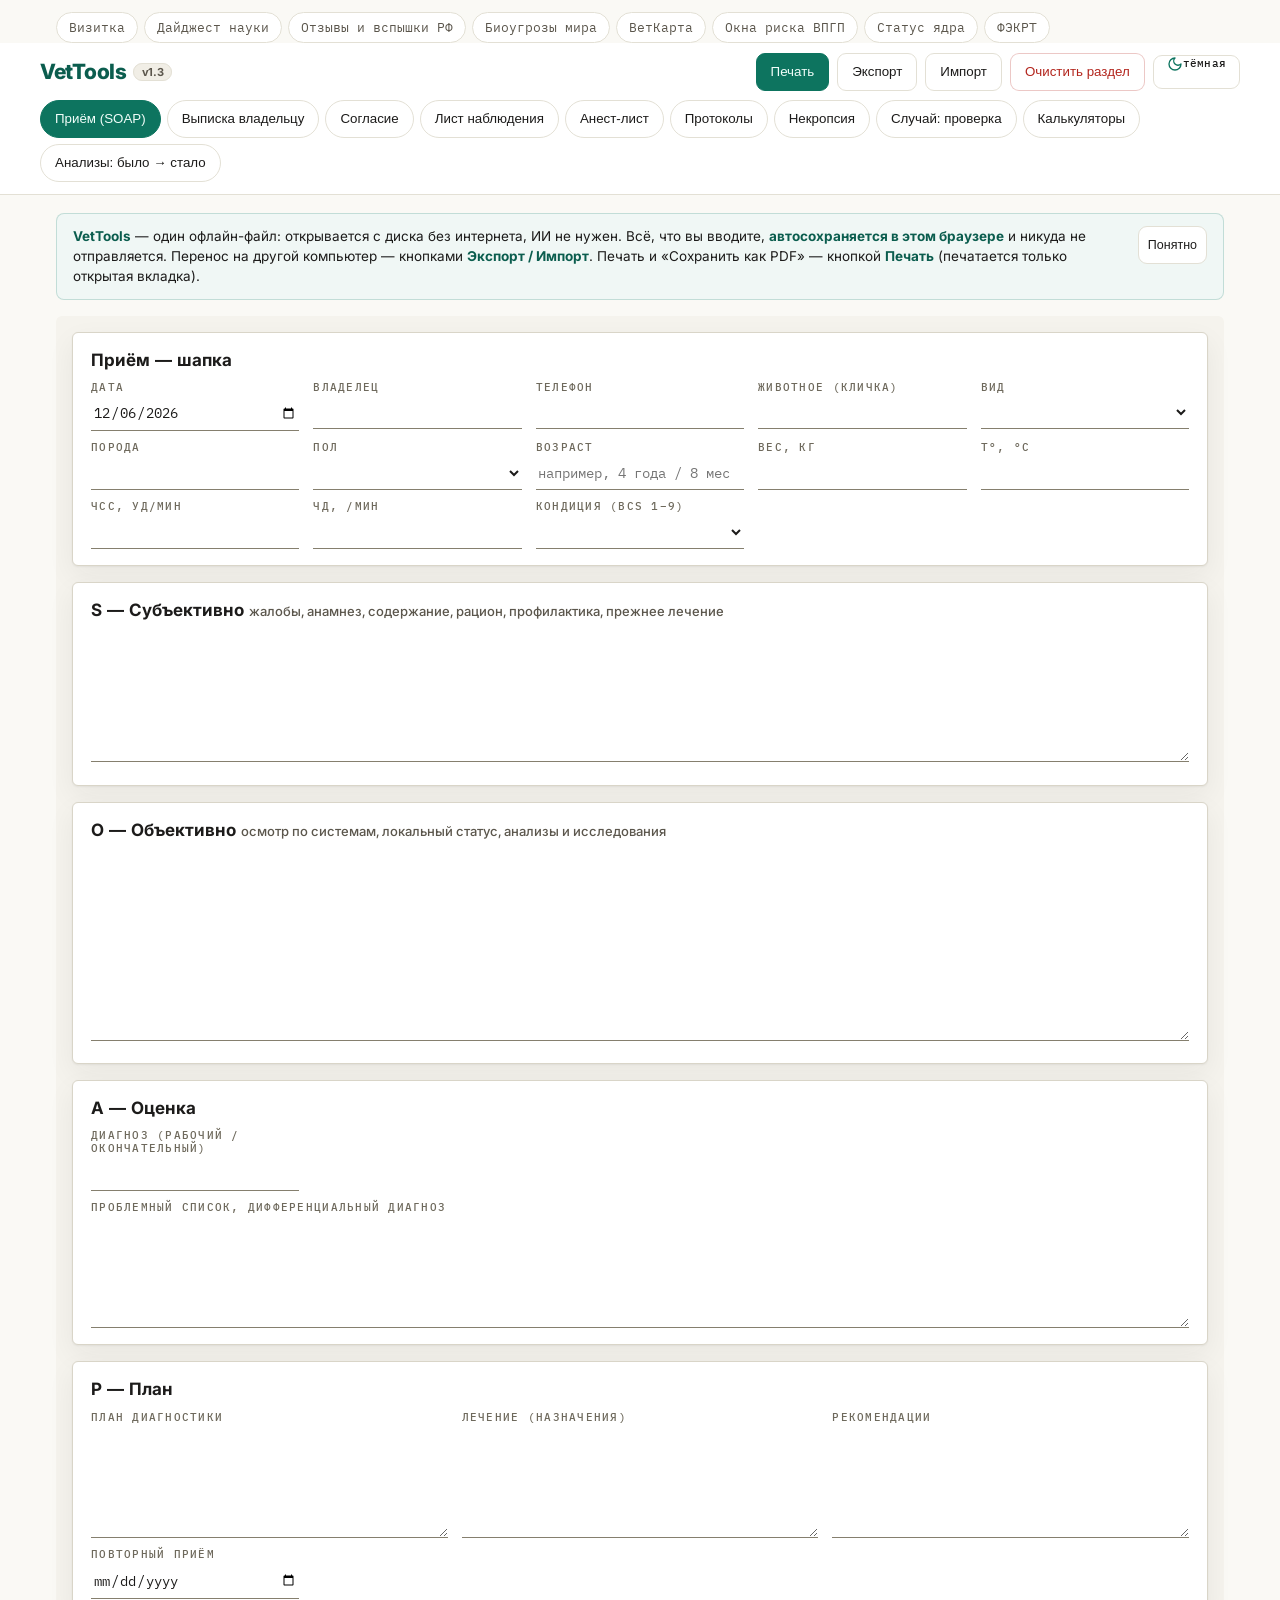
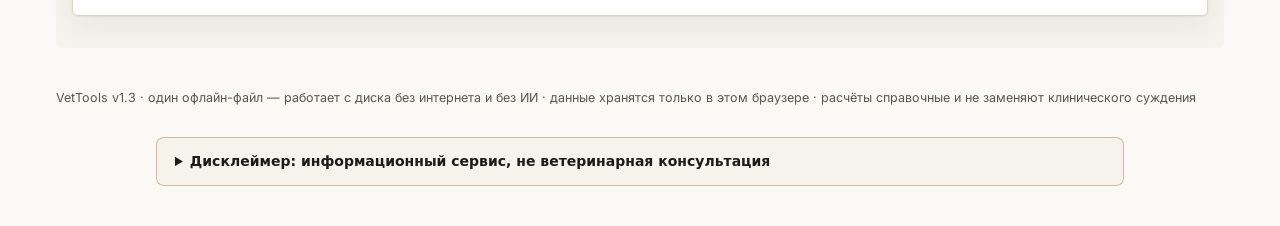
==== commit ea8f883c: "Task 182: хаб семьи — 8 исходящих ссылок (Визитка + RSS-сеть), сайт больше не тупик" ====
--- a/index.html
+++ b/index.html
@@ -184,9 +184,21 @@
 <style>/* vet-ds v2.1: тоггл темы с подписью — виден среди метаданных */
   .theme-pill { min-height: 34px; padding: 0 13px; font: 500 12px var(--ds-font-mono); }
   .theme-pill svg { color: var(--ds-accent); }
+  /* Task 182: хаб семьи — исходящие ссылки (сайт перестал быть тупиком) */
+  .ds-hub { max-width: 1200px; margin: 0 auto; padding: 12px 16px 0; }
 </style>
 </head>
 <body>
+<nav class="ds-hub" aria-label="Экосистема">
+  <a href="https://shray77.github.io/">Визитка</a>
+  <a href="https://shray77.github.io/vetdigest-site/">Дайджест науки</a>
+  <a href="https://shray77.github.io/vetrecall-site/">Отзывы и вспышки РФ</a>
+  <a href="https://shray77.github.io/biothreat-site/">Биоугрозы мира</a>
+  <a href="https://shray77.github.io/vet-heatmap/">ВетКарта</a>
+  <a href="https://shray77.github.io/vetflu-site/">Окна риска ВПГП</a>
+  <a href="https://shray77.github.io/rss-core-site/">Статус ядра</a>
+  <a href="https://shray77.github.io/vetfecrt-site/">ФЭКРТ</a>
+</nav>
 <header class="app">
   <div class="app-row">
     <div class="logo">VetTools<span class="ver">v1.3</span></div>
--- a/vet-ds.css
+++ b/vet-ds.css
@@ -34,6 +34,40 @@
           print-переанкорки: section[data-theme="form"] в селекторе блока 20 —
           §25 ниже по файлу побеждал равную специфичность, и стол печатался
           бежевым при включённых «фонах печати» (нашёл print-гейт vettools).
+   v2.3.3: гейт §1.4.11 стал законом ядра (contrast_v2.py: border-strong ×
+          3 поверхности ≥3:1, rule × bg ≥3:1, --ds-border исключён как
+          декор) — и сразу поймал: root #C8C4B6 = 1.51–1.75, dark #554E44
+          = 1.60–2.02, instrument #353B44 = 1.38–1.60. Фикс: border-strong
+          #857F6E в A-light/A-dark (сепия-тушь единая с формуляром, худшая
+          3.28:1) и #6A7590 в C (сталь, худшая 3.38:1). Task 175.
+   v2.3.4: --ds-accent-text «акцент-тушь» — терракота, разведённая чер--
+          нилами текста (color-mix от --ds-accent: характер витрины едет
+          автоматически). Закрывает слепую зону «акцент-как-текст»:
+          чистый акцент как текст = 4.38:1 на беж (root), 3.94 на гра--
+          фите (dark), 3.7 на тинтах бейджей — .ds-overline b, .ds-fn,
+          .ds-badge, .ds-hub a.on, .ds-link:hover теперь на тушы; P=76
+          root/form (худшая 5.13), P=64 dark (худшая 4.84), C — чистая
+          бирюза (5.57). Гейт: contrast_v2 разбирает var()/color-mix.
+   v2.4:  ПОЛЕВОЙ РЕЖИМ — шестая и седьмая темы. [data-theme="field"]
+          «Солнце»: текст 7:1 (AAA — чтение на улице), тач-таргеты
+          ≥48px, тени отключены (солнце их смывает), туша P=56
+          (#782a16, худшая 7.18). [data-theme="night"] — янтарь без
+          синего: синий канал наименьший в КАЖДОМ токене (закон гейта,
+          не вкус), текст ≥7, статусы переведены на тёплые аналоги
+          (blue→песок #D4B47E, violet→тёплый mauve #C9A184), прототип —
+          nightTheme ветэко #16130E. Компоненты: .ds-toast (панель на
+          волоске border-strong, без тени — эталон DsRoute-тост ветвойс),
+          .ds-dl (прогресс скачивания модели: байты × скорость × ETA).
+          Гейты: порог 7:1 для field/night текст-ролей и field-туши;
+          ночь-без-синего проверяется по b<min(r,g) каждого токена.
+   v2.4.1: поповер-фолбэк без Popover API (Chrome < 114, 2023) — сноска
+          деградирует в классическую периодику: маркер не прикидывается
+          кнопкой (курсор/тач сняты через @supports not selector(
+          :popover-open)), текст живёт каноничным дублем — списком
+          .ds-fnotes; дубль скрыт «всегда-закрыт» и показывается
+          :popover-open. Урок QA: @supports (popover: popover) — ложь
+          даже в свежих Chromium (HTML-атрибут ≠ CSS-свойство).
+          Повод: код-ревью Task 178 («сайты тоже»).
    Один файл: токены + компоненты. Подключается витриной как копия
    (репо приватное — CDN недоступен) или git submodule.
 
@@ -50,6 +84,10 @@
      [data-theme="form"]      — B «Формуляр» (голос разделов «действуешь»):
                                  секция на странице A — токены производные,
                                  плотность рабочего стола
+     [data-theme="field"]      — A-полевой «Солнце» (v2.4): текст 7:1 (AAA,
+                                 чтение на солнце), тач ≥48, плоские тени
+     [data-theme="night"]      — полевая ночь (v2.4): янтарь без синего
+                                 (b-канал наименьший во всех токенах)
 
    Витрина-характер: :root { --ds-accent: <светлое значение>; }
    [data-theme="dark"] { --ds-accent: <тёмное значение>; } — все производные
@@ -79,8 +117,9 @@
   --ds-bg:        #FAF9F5;   /* фон страницы — тёплая бумага */
   --ds-surface:   #FFFFFF;   /* карточки, панели */
   --ds-surface2:  #F1EEE6;   /* приподнятые панели, hover-строки */
-  --ds-border:    #E3E0D5;   /* волосяные линии */
-  --ds-border-strong: #C8C4B6; /* hover-бордеры, активные рамки */
+  --ds-border:    #E3E0D5;   /* волосяные линии (декоративные разделители — вне §1.4.11) */
+  --ds-border-strong: #857F6E; /* рамки инпутов/кнопок/чипов: WCAG 1.4.11 ≥3:1 — та же сепия,
+                              что у формуляра с v2.3.2 (было #C8C4B6 = 1.51–1.75:1 — слепая зона) */
   --ds-rule:      #1C1B1A;   /* «чернильные» линейки редакционного слоя (мастхед, № выпусков) */
 
   /* -- Текст --------------------------------------------------------------- */
@@ -100,6 +139,11 @@
   --ds-accent:       #C73E1D;
   --ds-accent-strong: #A93516;   /* hover / активные состояния */
   --ds-accent-ink:   #FFF8F4;    /* текст на заливке акцентом (4.8:1) */
+  --ds-accent-text:  color-mix(in srgb, var(--ds-accent) 76%, var(--ds-text) 24%);
+                     /* v2.3.4 «акцент-тушь»: терракота, разведённая чернилами
+                        текста — акцент-как-ТЕКСТ (§1.4.3, худшая 5.13:1 на тинтах
+                        бейджей; чистый акцент давал 3.7–4.4). Заливки/графика —
+                        по-прежнему чистый --ds-accent */
 
   /* -- Типографика: голос системы ------------------------------------------- */
   --ds-font-display: "Instrument Serif", Georgia, "Times New Roman", serif;
@@ -151,7 +195,8 @@
   --ds-surface:   #2A2620;
   --ds-surface2:  #34302A;
   --ds-border:    #3F3A32;
-  --ds-border-strong: #554E44;
+  --ds-border-strong: #857F6E; /* v2.3.3: ≥3:1 на худшей поверхности #34302A (3.28) — единая
+                              «сепия-тушь» сильных рамок в свете и ночи (было #554E44 = 1.60–2.02) */
   --ds-rule:      #6E685C;   /* ~3:1 на bg: линейка читается, но не «белая полоса» (НЕ --ds-text!) */
 
   --ds-text:      #EDE9E0;   /* 13.7:1 */
@@ -168,6 +213,10 @@
   --ds-accent:       #E06A43;   /* терракота на тёмном (5.0:1) */
   --ds-accent-strong: #EC855F;
   --ds-accent-ink:   #1F0E07;   /* 5.6:1 на заливке */
+  --ds-accent-text:  color-mix(in srgb, var(--ds-accent) 64%, var(--ds-text) 36%);
+                     /* v2.3.4: тёмный акцент слабее на своих поверхностях
+                        (3.4–3.9) — разводим сильнее, к белому чернилу;
+                        худшая 4.84:1 на тинте бейджа */
 
   --ds-shadow:    0 1px 2px rgba(0,0,0,.3), 0 8px 24px rgba(0,0,0,.22);
   --ds-shadow-in: inset 0 1px 0 rgba(255,255,255,.04);
@@ -183,7 +232,8 @@
   --ds-surface:   #1A1D22;
   --ds-surface2:  #20242B;
   --ds-border:    #262A31;
-  --ds-border-strong: #353B44;
+  --ds-border-strong: #6A7590; /* v2.3.3: ≥3:1 на худшей поверхности #20242B (3.38) — сталь
+                              светлее графита, аффорданс рамок (было #353B44 = 1.38–1.60) */
   --ds-rule:      #5A6472;   /* ~3:1 на bg — приборная линейка без неона */
 
   --ds-text:      #E8EAED;   /* 15.0:1 */
@@ -200,6 +250,10 @@
   --ds-accent:       #35C29A;   /* приборная бирюза (8.1:1) */
   --ds-accent-strong: #4AD4AC;
   --ds-accent-ink:   #0C1210;   /* 8.4:1 на заливке */
+  --ds-accent-text:  var(--ds-accent);
+                     /* v2.3.4: C — бирюза чистая, 5.57:1 худшая (тинт
+                        бейджа на surface2); характеры (циан лабораторий)
+                        наследуют автоматически через var() */
 
   --ds-shadow:    0 1px 2px rgba(0,0,0,.35), 0 8px 24px rgba(0,0,0,.25);
   --ds-shadow-in: inset 0 1px 0 rgba(255,255,255,.03);
@@ -207,6 +261,95 @@
 
 /* 1c. Обратная совместимость v0.1: витрины со старым атрибутом светлой темы */
 [data-theme="light"] { color-scheme: light; }
+
+/* --------------------------------------------------------------------------
+   1d. A-полевой «Солнце» (v2.4) — чтение на улице: 7:1, тач ≥48, плоско
+   -------------------------------------------------------------------------- */
+[data-theme="field"] {
+  color-scheme: light;
+
+  /* максимум отражения: чистая бумага, никаких кремовых оттенков;
+     surface2 — единственный тон-шаг (на солнце тонкие различия гибнут) */
+  --ds-bg:        #FFFFFF;
+  --ds-surface:   #FFFFFF;
+  --ds-surface2:  #F0EEE8;
+  --ds-border:    #D9D5C8;   /* декор — вне §1.4.11 как и в A-light */
+  --ds-border-strong: #6E6656; /* рамки на солнце: 4.89 худшая — в A-light 3.28;
+                                полевой аффорданс должен переживать блики */
+  --ds-rule:      #14110E;
+
+  /* чернила: 7:1 (AAA) на всех поверхностях — порог полевого гейта;
+     faint #524D45 (7.22) — подписи тоже читаются под солнцем */
+  --ds-text:      #14110E;   /* 16.2:1 */
+  --ds-muted:     #47423B;   /* 8.58:1 */
+  --ds-faint:     #524D45;   /* 7.22:1 */
+
+  /* статусы A-light проходят на белом (4.67–5.67) — семантика статусов
+     едина по темам (правило ядра), полевой порог их не трогает */
+  --ds-red:       #B3261E;
+  --ds-green:     #47753A;
+  --ds-amber:     #8A5A14;
+  --ds-orange:    #AC4E18;
+  --ds-blue:      #33608C;
+  --ds-violet:    #6D4FC4;
+
+  --ds-accent:       #C73E1D;   /* заливки — та же терракота (кнопка =
+                                  крупный текст, AA 4.8 хватает) */
+  --ds-accent-strong: #A93516;
+  --ds-accent-ink:   #FFF8F4;
+  --ds-accent-text:  color-mix(in srgb, var(--ds-accent) 56%, var(--ds-text) 44%);
+                     /* полевая туша P=56 (#782a16, худшая 7.18 на тинте):
+                        акцент-как-текст на солнце — тоже AAA */
+
+  /* солнце смывает тени — плоскость как у формуляра (print-паттерн) */
+  --ds-shadow:    none;
+  --ds-shadow-in: none;
+
+  /* фокус толще: 5px контур — на солнце 4px теряется в блике */
+  --ds-focus: 0 0 0 2px var(--ds-bg), 0 0 0 5px var(--ds-accent);
+}
+
+/* --------------------------------------------------------------------------
+   1e. Полевая ночь (v2.4) — янтарь без синего: тёмная адаптация глаз
+   -------------------------------------------------------------------------- */
+[data-theme="night"] {
+  color-scheme: dark;
+
+  /* прототип — nightTheme ветэко (#16130E): тёплый чёрный, синий канал
+     в КАЖДОМ токене — наименьший (закон contrast_v2: b < min(r,g));
+     ночь не вышибает родопсин — можно вернуться к работе с фонариком */
+  --ds-bg:        #16130E;
+  --ds-surface:   #1D1912;
+  --ds-surface2:  #262017;
+  --ds-border:    #3A3428;
+  --ds-border-strong: #8A8270;  /* 4.23 худшая — тёплой стали хватает */
+  --ds-rule:      #E6DAC2;
+
+  --ds-text:      #E6DAC2;   /* 11.7:1 — тёплые чернила */
+  --ds-muted:     #C2B599;   /* 7.96:1 — тоже за полевым порогом 7 */
+  --ds-faint:     #A2957B;   /* 5.47:1 — метаданные, AA (не полевой порог) */
+
+  /* статусы — тёплые аналоги: СИНЕГО НЕТ (blue→песок, violet→тёплый mauve);
+     семантика сохранена позицией в API, не оттенком */
+  --ds-red:       #E8785A;
+  --ds-green:     #BFB15E;
+  --ds-amber:     #E8C068;
+  --ds-orange:    #E8A05C;
+  --ds-blue:      #D4B47E;   /* «инфо» песочный — синий канал наименьший */
+  --ds-violet:    #C9A184;   /* категориальный — тёплый mauve */
+
+  --ds-accent:       #E8A25C;   /* янтарь (8.5 с чернилами) */
+  --ds-accent-strong: #F0B876;
+  --ds-accent-ink:   #1F1305;
+  --ds-accent-text:  color-mix(in srgb, var(--ds-accent) 86%, var(--ds-text) 14%);
+                     /* ночная туша почти чистый янтарь (худшая 6.33 на тинте):
+                        разводить сильнее незачем — глаз ночью и так контрастный */
+
+  --ds-shadow:    0 1px 2px rgba(0,0,0,.55), 0 8px 24px rgba(0,0,0,.45);
+  --ds-shadow-in: inset 0 1px 0 rgba(232,218,194,.05);
+
+  --ds-focus: 0 0 0 2px var(--ds-bg), 0 0 0 4px var(--ds-accent);
+}
 
 /* --------------------------------------------------------------------------
    2. Базовая типографика ДС
@@ -232,7 +375,7 @@
   letter-spacing: -.01em;
   margin: 0 0 var(--ds-space-3);
 }
-.ds-display em { color: var(--ds-accent); font-style: italic; }
+.ds-display em { color: var(--ds-accent-text); font-style: italic; }
 
 .ds-display--hero {
   font-size: var(--ds-text-hero);
@@ -250,7 +393,7 @@
   color: var(--ds-muted);
   margin: 0 0 var(--ds-space-3);
 }
-.ds-overline b { color: var(--ds-accent); font-weight: 500; }
+.ds-overline b { color: var(--ds-accent-text); font-weight: 500; }
 
 /* подпись «Рис. N — ...» под иллюстрацией/графиком */
 .ds-figure { margin: 0; }
@@ -261,11 +404,11 @@
   line-height: 1.5;
   color: var(--ds-faint);
 }
-.ds-figure__caption b { color: var(--ds-accent); font-weight: 500; }
+.ds-figure__caption b { color: var(--ds-accent-text); font-weight: 500; }
 
 /* сноска в тексте и подвал сносок */
 .ds-fn {
-  color: var(--ds-accent);
+  color: var(--ds-accent-text);
   font-family: var(--ds-font-mono);
   font-size: .62em;
   vertical-align: super;
@@ -310,7 +453,7 @@
   font-size: 3em;
   line-height: .82;
   padding: .05em .12em 0 0;
-  color: var(--ds-accent);
+  color: var(--ds-accent-text);
 }
 
 /* спарклайн: орнамент = данные (svg viewBox="0 0 100 30" preserveAspectRatio="none") */
@@ -503,7 +646,7 @@
   font-weight: 700;
   line-height: 1.4;
   background: color-mix(in srgb, var(--ds-accent) 12%, transparent);
-  color: var(--ds-accent);
+  color: var(--ds-accent-text);
 }
 .ds-badge--red    { background: color-mix(in srgb, var(--ds-red)    12%, transparent);    color: var(--ds-red); }
 .ds-badge--green  { background: color-mix(in srgb, var(--ds-green)  12%, transparent);  color: var(--ds-green); }
@@ -714,7 +857,7 @@
   border-color: color-mix(in srgb, var(--ds-muted) 40%, transparent);
 }
 .ds-hub a.on, .ds-hub a[aria-current="page"] {
-  color: var(--ds-accent);
+  color: var(--ds-accent-text);
   border-color: color-mix(in srgb, var(--ds-accent) 45%, transparent);
   background: color-mix(in srgb, var(--ds-accent) 12%, transparent);
 }
@@ -749,7 +892,7 @@
   text-decoration-thickness: 1px;
   text-underline-offset: 3px;
 }
-.ds-link:hover { color: var(--ds-accent); }
+.ds-link:hover { color: var(--ds-accent-text); }
 
 /* абзац-пояснение под заголовком секции */
 .ds-lede {
@@ -927,8 +1070,9 @@
 /* Карточки-ссылки — focus-visible; :focus-within убран (урок exp-form): иначе
    фокус в инпуте обводит рамкой всю карточку — шум вместо навигации. */
 .ds-tabs :focus-visible, .ds-page-btn:focus-visible, .ds-btn:focus-visible,
-.ds-input:focus-visible, .ds-select:focus-visible, .ds-chip:focus-visible,
-.ds-link:focus-visible, a.ds-card:focus-visible, .ds-card[tabindex]:focus-visible {
+.ds-input:focus-visible, .ds-select:focus-visible, .ds-textarea:focus-visible,
+.ds-chip:focus-visible, .ds-link:focus-visible, a.ds-card:focus-visible,
+.ds-card[tabindex]:focus-visible {
   outline: 2px solid var(--ds-accent);
   outline-offset: 2px;
 }
@@ -950,7 +1094,9 @@
      блок §25 стоит ниже по файлу, и при равной специфичности бежевый --ds-bg
      побеждал print-переанкорку (нашли print-гейтом vettools, Task 170) */
   :root, [data-theme="light"], [data-theme="dark"], [data-theme="instrument"],
-  [data-theme="form"], section[data-theme="form"] {
+  [data-theme="form"], section[data-theme="form"],
+  [data-theme="field"], section[data-theme="field"],
+  [data-theme="night"], section[data-theme="night"] {
     color-scheme: light;
     --ds-bg: #FFFFFF; --ds-surface: #FFFFFF; --ds-surface2: #F5F4F0;
     --ds-border: #CCCCCC; --ds-border-strong: #999999; --ds-rule: #1C1B1A;
@@ -960,7 +1106,7 @@
   body { background: #fff !important; }
   .ds-hub, .ds-theme-toggle, .ds-theme-toggle--labeled,
   .ds-pagination, .ds-tabs, .ds-btn--icon,
-  .ds-ba, input[type="range"] { display: none !important; }
+  .ds-ba, .ds-toast, .ds-dl, input[type="range"] { display: none !important; }
   .ds-card, .ds-masthead { box-shadow: none !important; break-inside: avoid; }
   a.ds-link { color: #1C1B1A !important; text-decoration: none; }
   a.ds-link[href^="http"]::after {
@@ -1074,6 +1220,11 @@
   --ds-shadow-in: inset 0 1px 0 rgba(255,255,255,.6);
   --ds-radius: 6px;
   --ds-radius-s: 3px;
+  /* v2.3.4: формуляр объявляет СВОЮ тушь (var() резолвится на элементе
+     секции — акцент берётся окружением/пином, чернила — формулярные):
+     в тёмной оболочке без этого секция наследовала бы светло-лососевую
+     тушь A-dark на бежевой бумаге формуляра */
+  --ds-accent-text: color-mix(in srgb, var(--ds-accent) 76%, var(--ds-text) 24%);
   color: var(--ds-text);
   font-variant-numeric: tabular-nums;
 }
@@ -1148,6 +1299,23 @@
     /* урок QA: маркер у нижней кромки — поповер уезжал за экран;
        нет места снизу — перекладываемся над строкой */
     position-try-fallbacks: flip-block;
+  }
+}
+/* Деградация без Popover API (Chrome < 114, 2023): сноска остаётся
+   классической периодикой — маркер НЕ прикидывается кнопкой (курсор-
+   рука и тач-обещание сняты), текст живёт каноничным дублем —
+   списком .ds-fnotes внизу выпуска.
+   Урок QA (Task 179, пойман браузером): @supports (popover: popover) —
+   ЛОЖЬ даже в свежих Chromium с рабочим поповером (popover — HTML-
+   атрибут, не CSS-свойство); детект — selector(:popover-open).
+   Поэтому дубль скрыт «всегда-закрыт» без @supports вовсе: без API
+   он не умеет ни открываться, ни прятаться сам — торчал бы блоком
+   с рамкой и дублировал список; с API показывается :popover-open. */
+.ds-fn-pop { display: none; }
+.ds-fn-pop:popover-open { display: block; }
+@supports not selector(:popover-open) {
+  .ds-fn[popovertarget] {
+    cursor: default; touch-action: auto;
   }
 }
 
@@ -1266,3 +1434,71 @@
   .ds-footer { padding-bottom: calc(var(--ds-space-4) + env(safe-area-inset-bottom, 0px)); }
   .ds-footer--meta { gap: 6px; }
 }
+
+/* -- 31. Полевые компоненты v2.4 (.ds-toast, .ds-dl, тач field) ---------------- */
+
+/* Тост DS: панель на волоске border-strong, БЕЗ тени — эталон перенесён
+   из DsRoute-тоста ветвойс (тень на полевом экране = шум; hairline держит
+   форму и на солнце, и в ночи). Показ/скрытие — событие витрины
+   (JS-слой: добавить класс .show; print — см. блок 20). */
+.ds-toast {
+  position: fixed;
+  left: 50%;
+  transform: translateX(-50%);
+  bottom: calc(var(--ds-space-7) + env(safe-area-inset-bottom, 0px));
+  z-index: 60;
+  max-width: min(92vw, 420px);
+  display: flex;
+  align-items: center;
+  gap: var(--ds-space-2);
+  padding: 10px var(--ds-space-4);
+  background: var(--ds-surface2);
+  border: 1px solid var(--ds-border-strong);
+  border-radius: var(--ds-radius);
+  font-size: var(--ds-text-s);
+  color: var(--ds-text);
+}
+.ds-toast b { color: var(--ds-accent-text); font-weight: 600; }
+.ds-toast--err b { color: var(--ds-red); }
+
+/* Прогресс скачивания модели (прецедент: vosk-модель 46 МБ ветвойс):
+   бары × скорость × ETA — цифры моно, не пляшут. Ширина заливки —
+   инлайн-переменная --ds-dl-p (0–100%), витрина обновляет по своим
+   событиям; transition на --ds-dur — гейт a11y проходит. */
+.ds-dl {
+  display: grid;
+  gap: var(--ds-space-2);
+}
+.ds-dl__bar {
+  height: 6px;
+  border-radius: var(--ds-radius-s);
+  background: var(--ds-surface2);
+  overflow: hidden;
+}
+.ds-dl__fill {
+  height: 100%;
+  width: var(--ds-dl-p, 0%);
+  background: var(--ds-accent);
+  border-radius: inherit;
+  transition: width var(--ds-dur) var(--ds-ease);
+}
+.ds-dl__meta {
+  display: flex;
+  justify-content: space-between;
+  gap: var(--ds-space-3);
+  font-family: var(--ds-font-mono);
+  font-size: var(--ds-text-xs);
+  color: var(--ds-faint);
+}
+.ds-dl__meta b { color: var(--ds-accent-text); font-weight: 500; }
+@media (prefers-reduced-motion: reduce) { .ds-dl__fill { transition: none; } }
+
+/* Полевой тач ≥48px (голос «Солнце»): палец в перчатке не промахивается.
+   Чипы не трогаем — они вторичные фильтры, не полевые действия. */
+[data-theme="field"] .ds-btn { min-height: 48px; font-size: var(--ds-text-m); }
+[data-theme="field"] .ds-input,
+[data-theme="field"] .ds-select,
+[data-theme="field"] .ds-textarea { min-height: 48px; font-size: 15px; }
+[data-theme="field"] .ds-tab { min-height: 48px; }
+[data-theme="field"] .ds-page-btn { min-height: 48px; min-width: 48px; }
+[data-theme="field"] .ds-hub a { min-height: 48px; }
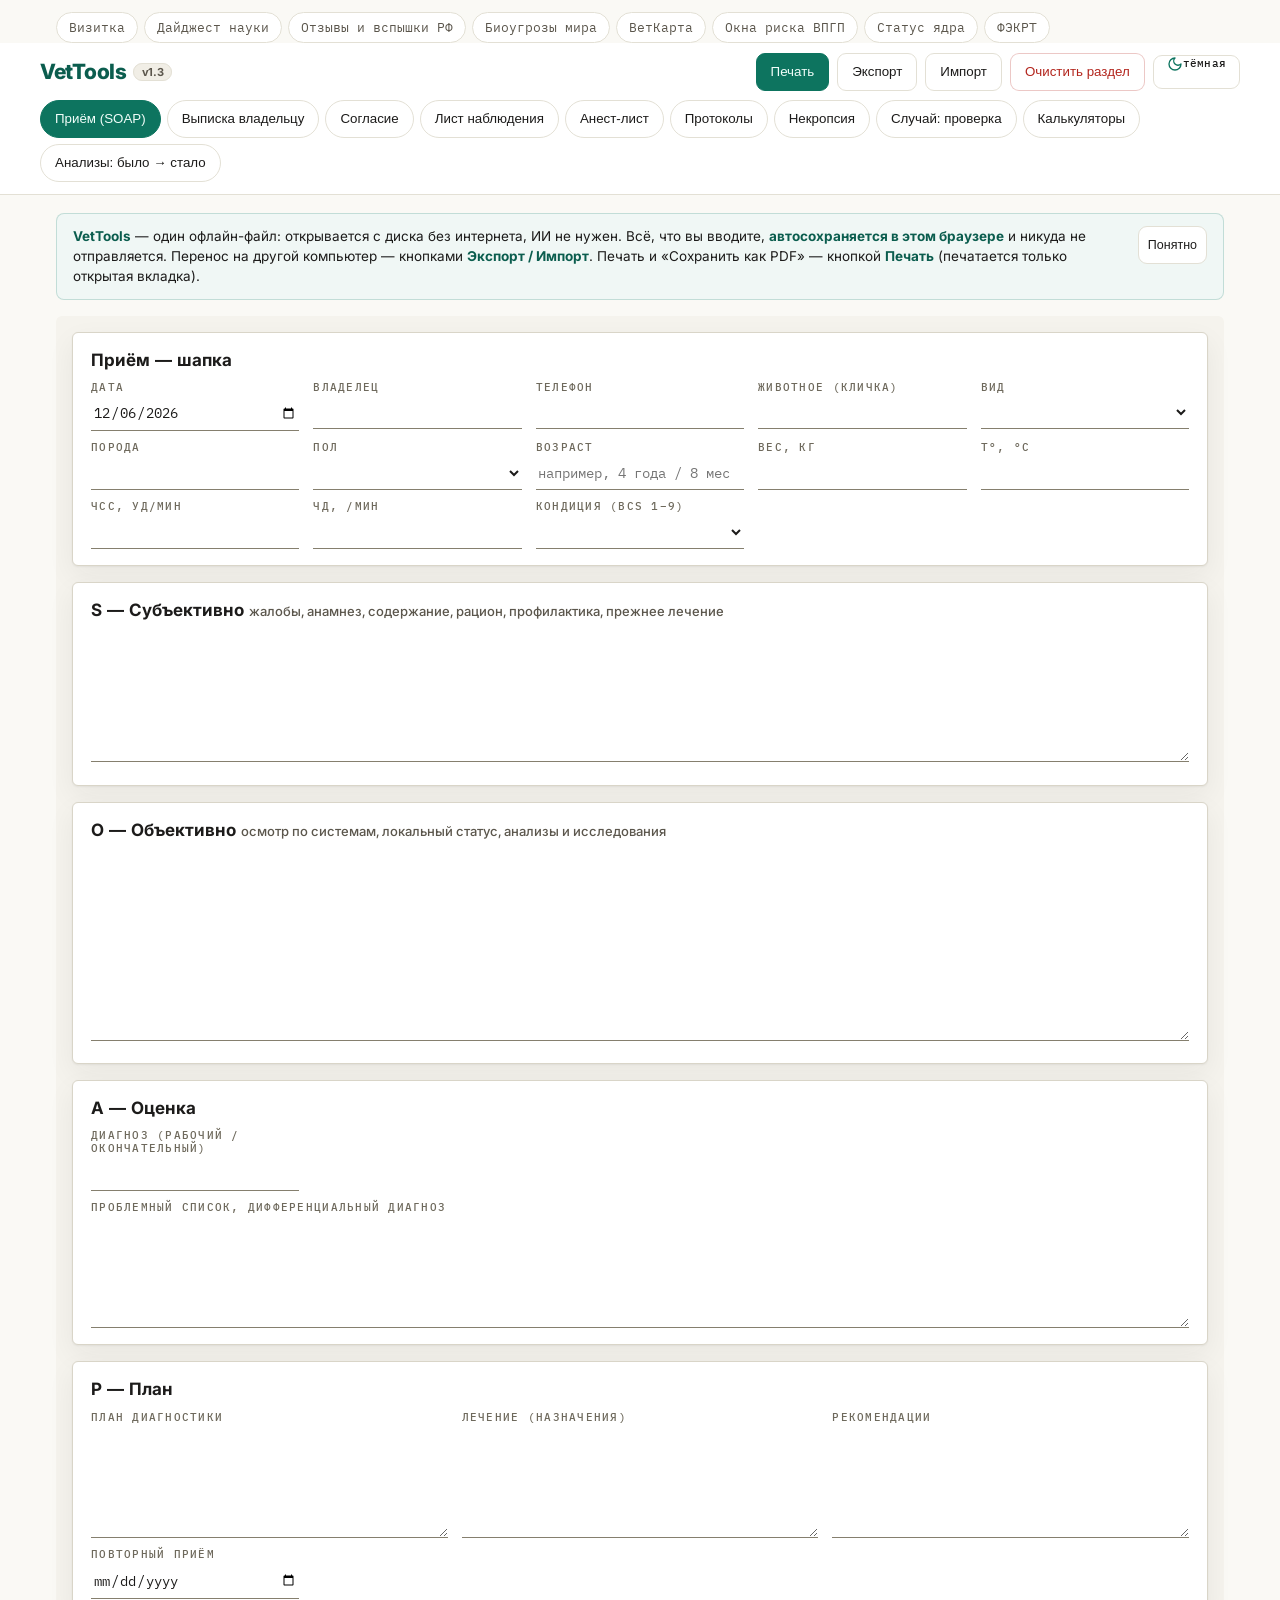
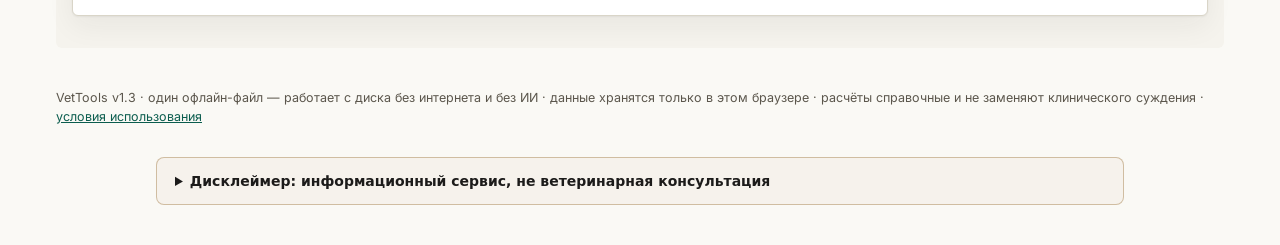
==== commit bf39821f: "Task 183: фикс-волна аудита 183-b — тёмный containment формуляра «бумага на вечернем столе» (рамка с" ====
--- a/index.html
+++ b/index.html
@@ -156,6 +156,25 @@
   [data-theme="form"] .doc-title{font-family:var(--ds-font-mono);font-size:15px;border:none;border-bottom:2px solid var(--ds-border-strong);border-radius:0;background:transparent;padding:6px 2px}
   [data-theme="form"] .grid-t input,[data-theme="form"] .grid-t select,[data-theme="form"] .conv-tbl input{padding:4px 2px;font-size:12.5px}
   [data-theme="form"] .hint{font-size:12px}
+
+  /* Task 183: containment формуляра в тёмной оболочке — «бумага на вечернем столе»
+     (паттерн Task 181/vetfecrt): лист ОГРАНИЧЕН рамкой сепия-тушь, тенью и скруглением.
+     Ядро не трогаем — только локальное правило; в светлой оболочке containment не нужен
+     (бумага сливается со страницей). Внутри @media screen — чтобы не воевать с
+     print-слоем ниже: печать остаётся белой, без рамок и теней. */
+  [data-theme="dark"] section[data-theme="form"]{
+    border:1px solid #857F6E;   /* сепия-тушь формуляра (v2.3.3, --ds-border-strong) */
+    border-radius:10px;
+    box-shadow:0 12px 32px rgba(0,0,0,.4), 0 1px 2px rgba(0,0,0,.3);
+    padding:18px 20px 10px;
+    margin-bottom:18px;
+  }
+}
+
+/* Task 183: компактный containment в тёмной на мобильном — блок намеренно ПОСЛЕ
+   @media screen выше: та же специфичность, решает порядок в файле */
+@media screen and (max-width:720px){
+  [data-theme="dark"] section[data-theme="form"]{border-radius:8px;box-shadow:0 8px 24px rgba(0,0,0,.35);padding:12px 12px 6px;margin-bottom:14px}
 }
 
 /* ===== Print ===== */
@@ -487,7 +506,7 @@
     </div>
   </div>
   <div class="card">
-    <h2>Мониторинг <span class="sub">— запись каждые 5–10 минут</span></h2>
+    <h2>Мониторинг <span class="sub">— запись каждые 5–10 минут</span></h2>
     <div class="tbl-wrap">
     <table class="grid-t" id="tbl-ane-mon" data-table="ane-mon">
       <thead><tr>
@@ -659,7 +678,7 @@
       <tbody></tbody>
     </table>
     <template data-for="tbl-case-rx"><tr>
-      <td><input type="text"></td><td><input type="text" placeholder="2 мг/кг п/к"></td><td><input type="text" placeholder="5 дней"></td>
+      <td><input type="text"></td><td><input type="text" placeholder="2 мг/кг п/к"></td><td><input type="text" placeholder="5 дней"></td>
       <td class="no-print"><button class="rowbtn" type="button" title="Удалить строку">×</button></td>
     </tr></template>
     </div>
@@ -689,41 +708,41 @@
 
 <!-- ============ 9. Калькуляторы ============ -->
 <section id="tab-cal" class="tab" data-theme="form">
-  <p class="hint" style="margin:0 0 12px">Расчёты справочные: результат всегда сверяйте с инструкцией к препарату и клинической ситуацией. Вес — в кг.</p>
+  <p class="hint" style="margin:0 0 12px">Расчёты справочные: результат всегда сверяйте с инструкцией к препарату и клинической ситуацией. Вес — в кг. Десятичный разделитель — запятая: 10,5.</p>
   <div class="calc-grid">
     <div class="card calc">
       <h2>1 · Доза препарата</h2>
       <div class="grid">
-        <div class="f"><label for="cal1-w">Вес, кг</label><input type="number" id="cal1-w" step="0.01" min="0"></div>
-        <div class="f"><label for="cal1-dose">Доза, мг/кг</label><input type="number" id="cal1-dose" step="0.01" min="0"></div>
-        <div class="f"><label for="cal1-conc">Концентрация, мг/мл</label><input type="number" id="cal1-conc" step="0.01" min="0" placeholder="если известна"></div>
-        <div class="f"><label for="cal1-int">Интервал, ч</label><input type="number" id="cal1-int" min="0" placeholder="напр., 12"></div>
+        <div class="f"><label for="cal1-w">Вес, кг</label><input type="text" inputmode="decimal" id="cal1-w" data-num placeholder="напр., 10,5"></div>
+        <div class="f"><label for="cal1-dose">Доза, мг/кг</label><input type="text" inputmode="decimal" id="cal1-dose" data-num placeholder="напр., 5"></div>
+        <div class="f"><label for="cal1-conc">Концентрация, мг/мл</label><input type="text" inputmode="decimal" id="cal1-conc" data-num placeholder="если известна"></div>
+        <div class="f"><label for="cal1-int">Интервал, ч</label><input type="text" inputmode="decimal" id="cal1-int" data-num placeholder="напр., 12"></div>
       </div>
       <div class="out" id="cal1-out">—</div>
     </div>
     <div class="card calc">
       <h2>2 · Инфузия</h2>
       <div class="grid">
-        <div class="f"><label for="cal2-w">Вес, кг</label><input type="number" id="cal2-w" step="0.01" min="0"></div>
-        <div class="f"><label for="cal2-def">Дегидратация, %</label><input type="number" id="cal2-def" step="0.5" min="0" max="15" value="5"></div>
-        <div class="f"><label for="cal2-maint">Поддержание, мл/кг/сут</label><input type="number" id="cal2-maint" min="0" value="50"></div>
+        <div class="f"><label for="cal2-w">Вес, кг</label><input type="text" inputmode="decimal" id="cal2-w" data-num placeholder="напр., 10,5"></div>
+        <div class="f"><label for="cal2-def">Дегидратация, %</label><input type="text" inputmode="decimal" id="cal2-def" data-num value="5"></div>
+        <div class="f"><label for="cal2-maint">Поддержание, мл/кг/сут</label><input type="text" inputmode="decimal" id="cal2-maint" data-num value="50"></div>
         <div class="f"><label for="cal2-drop">Система, гтт/мл</label>
           <select id="cal2-drop"><option value="60">60 (инфузомат)</option><option value="20" selected>20 (стандарт)</option><option value="15">15</option><option value="10">10</option></select></div>
-        <div class="f"><label for="cal2-h">Дефицит восполнить за, ч</label><input type="number" id="cal2-h" min="1" value="6"></div>
+        <div class="f"><label for="cal2-h">Дефицит восполнить за, ч</label><input type="text" inputmode="decimal" id="cal2-h" data-num value="6"></div>
       </div>
       <div class="out" id="cal2-out">—</div>
     </div>
     <div class="card calc">
       <h2>3 · Энергия (RER / MER)</h2>
       <div class="grid">
-        <div class="f"><label for="cal3-w">Вес, кг</label><input type="number" id="cal3-w" step="0.01" min="0"></div>
+        <div class="f"><label for="cal3-w">Вес, кг</label><input type="text" inputmode="decimal" id="cal3-w" data-num placeholder="напр., 10,5"></div>
         <div class="f"><label for="cal3-sp">Вид</label>
           <select id="cal3-sp"><option value="dog">собака</option><option value="cat">кошка</option></select></div>
         <div class="f" style="grid-column:1/-1"><label for="cal3-f">Физиологический статус</label>
           <select id="cal3-f">
             <optgroup label="Собака">
               <option value="3.0">щенок до 4 мес (×3.0)</option>
-              <option value="2.0">щенок 4–12 мес (×2.0)</option>
+              <option value="2.0">щенок 4–12 мес (×2.0)</option>
               <option value="1.8">взрослая, интактная (×1.8)</option>
               <option value="1.6" selected>взрослая, стерилизованная (×1.6)</option>
               <option value="1.0">снижение веса (×1.0)</option>
@@ -737,23 +756,24 @@
               <option value="1.1">пожилая (×1.1)</option>
             </optgroup>
           </select></div>
-        <div class="f"><label for="cal3-kc">Калорийность корма, ккал/100 г</label><input type="number" id="cal3-kc" min="0" placeholder="необязательно"></div>
-        <div class="f"><label for="cal3-meals">Кормлений в сутки</label><input type="number" id="cal3-meals" min="1" value="2"></div>
+        <div class="f"><label for="cal3-kc">Калорийность корма, ккал/100 г</label><input type="text" inputmode="decimal" id="cal3-kc" data-num placeholder="необязательно"></div>
+        <div class="f"><label for="cal3-meals">Кормлений в сутки</label><input type="text" inputmode="decimal" id="cal3-meals" data-num value="2"></div>
       </div>
+      <p class="hint">Формула RER: 2–45 кг — 30·вес + 70 (линейная); меньше 2 и больше 45 кг — 70·вес^0,75 (Клайбер). На границах 2 и 45 кг формула меняется — результат рядом с границей может заметно отличаться от учебника; активная формула указывается в расчёте ниже.</p>
       <div class="out" id="cal3-out">—</div>
     </div>
     <div class="card calc">
       <h2>4 · Площадь поверхности тела (BSA)</h2>
       <div class="grid">
-        <div class="f"><label for="cal4-w">Вес, кг</label><input type="number" id="cal4-w" step="0.01" min="0"></div>
+        <div class="f"><label for="cal4-w">Вес, кг</label><input type="text" inputmode="decimal" id="cal4-w" data-num placeholder="напр., 10,5"></div>
         <div class="f"><label for="cal4-sp">Вид</label>
           <select id="cal4-sp"><option value="dog">собака</option><option value="cat">кошка</option></select></div>
-        <div class="f"><label for="cal4-dose">Доза, мг/м²</label><input type="number" id="cal4-dose" step="0.01" min="0" placeholder="необязательно"></div>
+        <div class="f"><label for="cal4-dose">Доза, мг/м²</label><input type="text" inputmode="decimal" id="cal4-dose" data-num placeholder="необязательно"></div>
       </div>
       <div class="out" id="cal4-out">—</div>
     </div>
     <div class="card calc" style="grid-column:1/-1">
-      <h2>5 · Конвертер единиц <span class="sub">СИ ↔ условные — вводите в любую из колонок</span></h2>
+      <h2>5 · Конвертер единиц <span class="sub">СИ ↔ условные — вводите в любую из колонок; десятичный разделитель — запятая</span></h2>
       <div class="tbl-wrap">
       <table class="grid-t conv-tbl keep" id="conv-tbl">
         <thead><tr><th>Показатель</th><th style="width:110px">СИ, ед.</th><th style="width:120px">значение</th><th style="width:120px">значение</th><th style="width:110px">условные, ед.</th></tr></thead>
@@ -764,7 +784,7 @@
     <div class="card calc">
       <h2>6 · Кондиция (BCS) и снижение веса</h2>
       <div class="grid">
-        <div class="f"><label for="cal6-w">Текущий вес, кг</label><input type="number" id="cal6-w" step="0.01" min="0"></div>
+        <div class="f"><label for="cal6-w">Текущий вес, кг</label><input type="text" inputmode="decimal" id="cal6-w" data-num placeholder="напр., 20,5"></div>
         <div class="f"><label for="cal6-bcs">BCS (1–9)</label>
           <select id="cal6-bcs"><option>1</option><option>2</option><option>3</option><option>4</option><option selected>5</option><option>6</option><option>7</option><option>8</option><option>9</option></select></div>
         <div class="f"><label for="cal6-sp">Вид</label>
@@ -774,7 +794,7 @@
     </div>
   </div>
 </section>
-<!-- ============ 9. Анализы: было → стало ============ -->
+<!-- ============ 10. Анализы: было → стало ============ -->
 <section id="tab-dif" class="tab" data-theme="form">
   <div class="card">
     <h2>Анализы: было → стало <span class="sub">— сравнение двух исследований</span></h2>
@@ -800,8 +820,8 @@
     </table>
     <template data-for="tbl-dif"><tr>
       <td><input type="text" class="d-name"></td><td><input type="text" class="d-unit"></td>
-      <td><input type="number" class="d-lo" step="any"></td><td><input type="number" class="d-hi" step="any"></td>
-      <td><input type="number" class="d-v1" step="any"></td><td><input type="number" class="d-v2" step="any"></td>
+      <td><input type="text" inputmode="decimal" data-num class="d-lo"></td><td><input type="text" inputmode="decimal" data-num class="d-hi"></td>
+      <td><input type="text" inputmode="decimal" data-num class="d-v1"></td><td><input type="text" inputmode="decimal" data-num class="d-v2"></td>
       <td class="d-dyn" style="padding-top:9px">—</td><td class="d-st" style="padding-top:6px"></td>
       <td class="no-print"><button class="rowbtn" type="button" title="Удалить строку">×</button></td>
     </tr></template>
@@ -810,17 +830,17 @@
       <button class="btn ghost sm" data-add="tbl-dif" type="button">+ строка</button>
       <button class="btn ghost sm" type="button" data-add5="tbl-dif">+ 10 строк</button>
     </div>
-    <p class="hint">Статус считается по значению «стало» и норме; динамика — процент изменения от «было» к «стало». Пустые поля просто игнорируются.</p>
+    <p class="hint">Статус считается по значению «стало» и норме; динамика — процент изменения от «было» к «стало». Пустые поля просто игнорируются. Десятичный разделитель — запятая (напр., 10,5).</p>
   </div>
 </section>
 </main>
 
 <footer class="app">
-  VetTools v1.3 · один офлайн-файл — работает с диска без интернета и без ИИ · данные хранятся только в этом браузере · расчёты справочные и не заменяют клинического суждения
+  VetTools v1.3 · один офлайн-файл — работает с диска без интернета и без ИИ · данные хранятся только в этом браузере · расчёты справочные и не заменяют клинического суждения · <a href="./terms.html" style="color:var(--accent-dark)">условия использования</a>
 </footer>
 <script>
 "use strict";
-/* ================= VetTools v1.0 — ядро ================= */
+/* ================= VetTools v1.3 — ядро ================= */
 var VERSION = "1.3.0";
 var LS_PREFIX = "vt:" + VERSION + ":";
 /* миграция: переносим данные предыдущей версии в текущее хранилище (новейший префикс, у которого есть ключи), чтобы ничего не потерять после обновления файла */
@@ -844,7 +864,28 @@
 var $ = function(s,r){ return (r||document).querySelector(s); };
 var $$ = function(s,r){ return Array.prototype.slice.call((r||document).querySelectorAll(s)); };
 var byId = function(id){ return document.getElementById(id); };
-var num = function(v){ var n = parseFloat(String(v).replace(",",".")); return isFinite(n) ? n : null; };
+/* Task 183 (канон Task 178, как parseCounts в vetfecrt): запятая — десятичный
+   разделитель («10,5» → 10,5); точка — НЕ дробь («10.5» — ошибка ввода, тихая
+   подмена значением запрещена); пусто/мусор/двойная запятая → null. Поля
+   калькуляторов/конвертера/«было → стало» — type=text inputmode=decimal. */
+var num = function(v){
+  var s = String(v==null?"":v).trim();
+  if(!/^-?\d+(,\d+)?$/.test(s)) return null;
+  var n = parseFloat(s.replace(",","."));
+  return isFinite(n) ? n : null;
+};
+/* Подсказка числового поля: пусто — нейтрально (канон vettools), точка/мусор —
+   честно про запятую, число ≤ 0 — честно про знак. esc() объявлена ниже и
+   поднята хойстингом объявления функции. */
+function numHint(el, what){
+  var v = String(el.value||"").trim();
+  if(!v) return "Введите "+what+".";
+  if(num(v)==null){
+    if(v.indexOf(".")>=0) return "Точка — не десятичный разделитель: пишите через запятую, напр. 10,5.";
+    return "Не понимаю «"+esc(v)+"» как число — десятичный разделитель: запятая (напр., 10,5).";
+  }
+  return "Значение должно быть больше нуля.";
+}
 var fmt = function(n,d){ if(n==null||!isFinite(n)) return "—"; d=(d==null?2:d); return n.toLocaleString("ru-RU",{maximumFractionDigits:d}); };
 var today = function(){ var d=new Date(); return d.getFullYear()+"-"+("0"+(d.getMonth()+1)).slice(-2)+"-"+("0"+d.getDate()).slice(-2); };
 
@@ -901,6 +942,13 @@
       });
     }
   });
+  /* Task 183: легаси-значения числовых полей (type=number хранил «10.5» с точкой)
+     нормализуем в запятую — канон RU-ввода; покрывает и восстановление вкладки,
+     и импорт резервной копии. Целые («5») не трогаем. */
+  $$("input[data-num]", tab).forEach(function(el){
+    var v = String(el.value||"").trim();
+    if(/^-?\d+\.\d+$/.test(v)) el.value = v.replace(".", ",");
+  });
   $$("textarea", tab).forEach(autosize);
 }
 function saveTab(id, silent){
@@ -978,7 +1026,7 @@
 
 /* ---------- стартовые значения ---------- */
 var DATE_IDS = ["soap-date","dis-date","con-date","obs-date","ane-date"];
-var DIS_URGENT_DEFAULT = "вялость более 12–24 часов; отказ от еды или воды; многократная рвота или диарея; кровотечение; выделения, отёк, покраснение в области шва; расхождение швов; владелец не может предотвратить вылизывание шва; бледные или синюшные слизистые; тяжёлое или частое дыхание; судороги, потеря сознания; выраженная боль (скулит, не даёт трогать).";
+var DIS_URGENT_DEFAULT = "вялость более 12–24 часов; отказ от еды или воды; многократная рвота или диарея; кровотечение; выделения, отёк, покраснение в области шва; расхождение швов; владелец не может предотвратить вылизывание шва; бледные или синюшные слизистые; тяжёлое или частое дыхание; судороги, потеря сознания; выраженная боль (скулит, не даёт трогать).";
 function seedDefaults(id){
   var tab = byId("tab-"+id);
   DATE_IDS.forEach(function(did){ var el = byId(did); if(el && !el.value) el.value = today(); });
@@ -1026,6 +1074,11 @@
   try{ localStorage.setItem(LS_PREFIX+"seen","1"); }catch(e){}
 });
 /* ================= калькуляторы ================= */
+/* RER — гибрид по настольным справочникам (математика не менялась с v1.0; Task 183
+   только документирует): 2–45 кг — линейная 30·вес+70; ВНЕ диапазона (<2 и >45 кг) —
+   степенная 70·вес^0,75 (Клайбер). Шов на границах: 1,99→2,00 кг = +12,7 ккал,
+   45,0→45,01 кг = −204 ккал — у границы результат прыгает; активная формула
+   показывается в выводе калькулятора энергии (см. calc3). */
 function rer(w){
   if(!(w>0)) return null;
   return (w>=2 && w<=45) ? 30*w+70 : 70*Math.pow(w,0.75);
@@ -1033,7 +1086,8 @@
 function calc1(){
   var w=num(byId("cal1-w").value), d=num(byId("cal1-dose").value), c=num(byId("cal1-conc").value), it=num(byId("cal1-int").value);
   var out = byId("cal1-out");
-  if(!(w>0) || !(d>=0)){ out.innerHTML="Введите вес и дозу."; return; }
+  if(!(w>0)){ out.innerHTML=numHint(byId("cal1-w"),"вес"); return; }
+  if(!(d>=0)){ out.innerHTML=numHint(byId("cal1-dose"),"дозу"); return; }
   var mg = w*d, s = "Разовая доза: <b>"+fmt(mg)+" мг</b>";
   if(c>0) s += " = <b>"+fmt(mg/c, 2)+" мл</b> (при "+fmt(c)+" мг/мл)";
   if(it>0 && d>0) s += "<br>Суточно: "+fmt(mg*24/it)+" мг"+(c>0?" = "+fmt(mg*24/it/c)+" мл":"")+" <span class='dim'>(каждые "+fmt(it,1)+" ч)</span>";
@@ -1044,7 +1098,7 @@
   var w=num(byId("cal2-w").value), p=num(byId("cal2-def").value), m=num(byId("cal2-maint").value),
       f=num(byId("cal2-drop").value), h=num(byId("cal2-h").value);
   var out = byId("cal2-out");
-  if(!(w>0)){ out.innerHTML="Введите вес."; return; }
+  if(!(w>0)){ out.innerHTML=numHint(byId("cal2-w"),"вес"); return; }
   var def = (p>0? p*w*10 : 0);           // мл: % × кг × 10
   var maint = (m>0? m*w : 40*w);          // мл/сут
   var total = def + maint;
@@ -1056,16 +1110,20 @@
   } else {
     s += "Скорость: <b>"+fmt(total/24,0)+" мл/ч</b> ≈ <b>"+fmt(total/24*f/60,1)+" гтт/мин</b><br>";
   }
-  s += "<span class='dim'>Всего за сутки: "+fmt(total,0)+" мл. Дефицит обычно восполняют за 4–12 ч; при сердечной/почечной патологии скорость и объём корректирует врач.</span>";
+  s += "<span class='dim'>Всего за сутки: "+fmt(total,0)+" мл. Дефицит обычно восполняют за 4–12 ч; при сердечной/почечной патологии скорость и объём корректирует врач.</span>";
   out.innerHTML = s;
 }
 function calc3(){
-  var w=num(byId("cal3-w").value), f=num(byId("cal3-f").value), kc=num(byId("cal3-kc").value), meals=num(byId("cal3-meals").value)||2;
+  /* cal3-f — select с внутренними значениями «1.6» и т.п.: это не поле ввода,
+     парсим напрямую parseFloat (строгий num() с запятой для него не нужен). */
+  var w=num(byId("cal3-w").value), f=parseFloat(byId("cal3-f").value), kc=num(byId("cal3-kc").value), meals=num(byId("cal3-meals").value)||2;
   var out = byId("cal3-out");
   var r = rer(w);
-  if(!r){ out.innerHTML="Введите вес."; return; }
+  if(!r){ out.innerHTML=numHint(byId("cal3-w"),"вес"); return; }
   var mer = r*f;
   var s = "RER: <b>"+fmt(r,0)+" ккал/сут</b> · MER: <b>"+fmt(mer,0)+" ккал/сут</b> (×"+fmt(f,1)+")";
+  /* Task 183: честная подпись активной формулы (шов 2/45 кг — см. rer()) */
+  s += "<br><span class='dim'>"+((w>=2&&w<=45)?"формула RER: 30·вес + 70 (линейная, 2–45 кг)":"формула RER: 70·вес^0,75 (Клайбер — вне 2–45 кг)")+"</span>";
   if(kc>0){
     var g = mer/kc*100;
     s += "<br>Корма: <b>"+fmt(g,0)+" г/сут</b>";
@@ -1078,7 +1136,7 @@
 function calc4(){
   var w=num(byId("cal4-w").value), sp=byId("cal4-sp").value, d=num(byId("cal4-dose").value);
   var out = byId("cal4-out");
-  if(!(w>0)){ out.innerHTML="Введите вес."; return; }
+  if(!(w>0)){ out.innerHTML=numHint(byId("cal4-w"),"вес"); return; }
   var k = (sp==="dog") ? 10.1 : 10.0;
   var bsa = k*Math.pow(w*1000, 2/3)/10000;
   var s = "BSA: <b>"+fmt(bsa,3)+" м²</b> <span class='dim'>("+(sp==="dog"?"собака":"кошка")+")</span>";
@@ -1088,7 +1146,7 @@
 function calc6(){
   var w=num(byId("cal6-w").value), b=num(byId("cal6-bcs").value), sp=byId("cal6-sp").value;
   var out = byId("cal6-out");
-  if(!(w>0)){ out.innerHTML="Введите текущий вес."; return; }
+  if(!(w>0)){ out.innerHTML=numHint(byId("cal6-w"),"текущий вес"); return; }
   var s;
   if(b==5){
     s = "BCS 5 — идеальная кондиция, целевой вес: <b>"+fmt(w)+" кг</b>. Поддерживайте текущий рацион (MER ×1.6 — собака, ×1.2 — кошка).";
@@ -1131,13 +1189,14 @@
   CONV.forEach(function(row,i){
     var tr = document.createElement("tr");
     tr.innerHTML = "<td>"+row[0]+"</td><td class='u'>"+row[1]+"</td>"+
-      "<td><input type='number' step='any' id='cv-si-"+i+"'></td>"+
-      "<td><input type='number' step='any' id='cv-x-"+i+"'></td>"+
+      "<td><input type='text' inputmode='decimal' data-num id='cv-si-"+i+"'></td>"+
+      "<td><input type='text' inputmode='decimal' data-num id='cv-x-"+i+"'></td>"+
       "<td class='u'>"+row[2]+"</td>";
     tb.appendChild(tr);
     (function(i){
       var si=byId("cv-si-"+i), x=byId("cv-x-"+i), f=CONV[i][3];
-      var round3=function(v){ return String(Math.round(v*1000)/1000); };
+      /* Task 183: RU-запятая в выводе конвертера — «90,08», не «90.08» (канон fmt) */
+      var round3=function(v){ return String(Math.round(v*1000)/1000).replace(".", ","); };
       si.addEventListener("input", function(){ var v=num(si.value); x.value = v==null?"":round3(v*f); });
       x.addEventListener("input", function(){ var v=num(x.value); si.value = v==null?"":round3(v/f); });
     })(i);
@@ -1175,19 +1234,19 @@
 /* ---------- протоколы ---------- */
 var PRO_PRESETS = [
  {title:"Анестезия: стандартный протокол (собака, ASA I–II)", body:
-"ПРЕМЕДИКАЦИЯ (за 15–30 мин):\n• ацепромазин 0.02–0.05 мг/кг в/м или п/к (у пожилых — снизить)\n• буторфанол 0.2–0.4 мг/кг в/м\nИНДУКЦИЯ:\n• пропофол 2–4 мг/кг в/в медленно (предварительно катетер, предоксигенация 3–5 мин)\nПОДДЕРЖАНИЕ:\n• изофлюран 1–2.5 об.% (дозировать по глубине наркоза)\n• инфузия: NaCl 0.9% или Рингера 5–10 мл/кг/ч\nМОНИТОРИНГ: ЧСС, ЧД, SpO2, АД (сист. ≥ 90 мм рт.ст.), Т° (подогрев), рефлексы\nАНАЛЬГЕЗИЯ ПОСЛЕ: НПВС (по показаниям и статусу почек) + опиоид первые 12–24 ч\n⚠ Дозы — ориентир; корректировать по виду, возрасту, ASA и препаратам в наличии."},
+"ПРЕМЕДИКАЦИЯ (за 15–30 мин):\n• ацепромазин 0.02–0.05 мг/кг в/м или п/к (у пожилых — снизить)\n• буторфанол 0.2–0.4 мг/кг в/м\nИНДУКЦИЯ:\n• пропофол 2–4 мг/кг в/в медленно (предварительно катетер, предоксигенация 3–5 мин)\nПОДДЕРЖАНИЕ:\n• изофлюран 1–2.5 об.% (дозировать по глубине наркоза)\n• инфузия: NaCl 0.9% или Рингера 5–10 мл/кг/ч\nМОНИТОРИНГ: ЧСС, ЧД, SpO2, АД (сист. ≥ 90 мм рт.ст.), Т° (подогрев), рефлексы\nАНАЛЬГЕЗИЯ ПОСЛЕ: НПВС (по показаниям и статусу почек) + опиоид первые 12–24 ч\n⚠ Дозы — ориентир; корректировать по виду, возрасту, ASA и препаратам в наличии."},
  {title:"Стерилизация кошки: день операции и после", body:
-"ДО: голодная диета 8–12 ч (вода ок), премедикация, катетер, индукция пропофол/альфаксалон, интубация, поддержание изофлюраном, местная блокада линии шва (лидокаин 1–2 мг/кг).\nОПЕРАЦИЯ: овариогистерэктомия срединным доступом.\nПОСЛЕ: анальгезия 2–3 сут (мелоксикам 0.05–0.1 мг/кг/сут п/о при нормальных почках ИЛИ другой НПВС по протоколу), попона/воротник, покой 5–7 дней.\nКОНТРОЛЬ: шов ежедневно; снятие швов на 10–14 день (если не рассасывающиеся).\nВЛАДЕЛЬЦУ: не давать вылизывать, следить за аппетитом/мочеиспусканием в первые сутки, срочно к врачу — отёк/выделения/расхождение шва, вялость > 24 ч."},
+"ДО: голодная диета 8–12 ч (вода ок), премедикация, катетер, индукция пропофол/альфаксалон, интубация, поддержание изофлюраном, местная блокада линии шва (лидокаин 1–2 мг/кг).\nОПЕРАЦИЯ: овариогистерэктомия срединным доступом.\nПОСЛЕ: анальгезия 2–3 сут (мелоксикам 0.05–0.1 мг/кг/сут п/о при нормальных почках ИЛИ другой НПВС по протоколу), попона/воротник, покой 5–7 дней.\nКОНТРОЛЬ: шов ежедневно; снятие швов на 10–14 день (если не рассасывающиеся).\nВЛАДЕЛЬЦУ: не давать вылизывать, следить за аппетитом/мочеиспусканием в первые сутки, срочно к врачу — отёк/выделения/расхождение шва, вялость > 24 ч."},
  {title:"Кастрация собаки: день операции и после", body:
-"ДО: голодная диета 8–12 ч, премедикация, катетер, индукция, интубация, изофлюран, местная блокада семенного канатика (лидокаин до 2 мг/кг суммарно).\nОПЕРАЦИЯ: открытая/закрытая кастрация по технике и размеру.\nПОСЛЕ: анальгезия 3–5 сут (НПВС по статусу), воротник, покой 7–10 дней (поводок, без прыжков).\nКОНТРОЛЬ: шов ежедневно, отёк мошонки — норма первые 2–3 дня; снятие швов 10–14 дней.\nВЛАДЕЛЬЦУ: срочно к врачу — кровотечение, нарастающий отёк, расхождение шва, вялость > 24–48 ч."},
+"ДО: голодная диета 8–12 ч, премедикация, катетер, индукция, интубация, изофлюран, местная блокада семенного канатика (лидокаин до 2 мг/кг суммарно).\nОПЕРАЦИЯ: открытая/закрытая кастрация по технике и размеру.\nПОСЛЕ: анальгезия 3–5 сут (НПВС по статусу), воротник, покой 7–10 дней (поводок, без прыжков).\nКОНТРОЛЬ: шов ежедневно, отёк мошонки — норма первые 2–3 дня; снятие швов 10–14 дней.\nВЛАДЕЛЬЦУ: срочно к врачу — кровотечение, нарастающий отёк, расхождение шва, вялость > 24–48 ч."},
  {title:"Вакцинация: базовые графики", body:
-"ЩЕНКИ (собаки): первая в 8–9 нед (DHPPi + Lepto), повтор в 12 нед (DHPPi + Lepto + бешенство), ревакцинация в 12 мес, далее — по схеме производителя (обычно ежегодно или раз в 3 года для ядра).\nКОТЯТА: первая в 8–9 нед (Panleuk + Calici + Herpes), повтор в 12 нед (+ бешенство), ревакцинация в 12 мес.\nПЕРЕД: дегельминтизация за 7–10 дней, клинически здоровы, температура в норме.\nПРИМЕЧАНИЕ: точный график зависит от препарата и эпидемиологической ситуации."},
+"ЩЕНКИ (собаки): первая в 8–9 нед (DHPPi + Lepto), повтор в 12 нед (DHPPi + Lepto + бешенство), ревакцинация в 12 мес, далее — по схеме производителя (обычно ежегодно или раз в 3 года для ядра).\nКОТЯТА: первая в 8–9 нед (Panleuk + Calici + Herpes), повтор в 12 нед (+ бешенство), ревакцинация в 12 мес.\nПЕРЕД: дегельминтизация за 7–10 дней, клинически здоровы, температура в норме.\nПРИМЕЧАНИЕ: точный график зависит от препарата и эпидемиологической ситуации."},
  {title:"Дегельминтизация: базовая схема", body:
-"ЩЕНКИ/КОТЯТА: первые обработки с 2–3 нед возраста, каждые 2 нед до 3 мес, далее ежемесячно до 6 мес.\nВЗРОСЛЫЕ: планово каждые 3 мес (препараты широкого спектра по весу).\nПЕРЕД ВАКЦИНАЦИЕЙ: за 7–10 дней.\nОТ ДИРОФИЛЯРИЙ (в эндемичных регионах): ежемесячно с весны по осень + тест на антиген 1–2 раза в год.\n⚠ Дозировка — строго по весу; читайте действующее вещество, а не название."},
+"ЩЕНКИ/КОТЯТА: первые обработки с 2–3 нед возраста, каждые 2 нед до 3 мес, далее ежемесячно до 6 мес.\nВЗРОСЛЫЕ: планово каждые 3 мес (препараты широкого спектра по весу).\nПЕРЕД ВАКЦИНАЦИЕЙ: за 7–10 дней.\nОТ ДИРОФИЛЯРИЙ (в эндемичных регионах): ежемесячно с весны по осень + тест на антиген 1–2 раза в год.\n⚠ Дозировка — строго по весу; читайте действующее вещество, а не название."},
  {title:"Инфузия при дегидратации: стартовая схема", body:
-"ОЦЕНКА: % дегидратации по анамнезу, тургору, слизистым, глазным яблокам (5% = тургор снижен, 10–12% = тургор резко снижен, глаза запавшие, СПК > 2 с).\nОБЪЁМ: дефицит (мл) = % × вес(кг) × 10 + поддержание 40–60 мл/кг/сут + потери (рвота/диарея — по факту).\nРЕЖИМ: дефицит восполнить за 4–12 ч, поддержание равномерно за сутки. Старт: Рингера лактат / Рингера.\nКОНТРОЛЬ: диурез, вес 2 раза в сутки, слизистые, ЧСС/ЧД; при сердечной/почечной патологии — скорость и объём снижать, ЕЩЁ осторожнее при гипернатриемии.\n⚠ Это стартовая схема: объёмы и скорость корректирует врач по данным осмотра и анализов."},
+"ОЦЕНКА: % дегидратации по анамнезу, тургору, слизистым, глазным яблокам (5% = тургор снижен, 10–12% = тургор резко снижен, глаза запавшие, СПК > 2 с).\nОБЪЁМ: дефицит (мл) = % × вес(кг) × 10 + поддержание 40–60 мл/кг/сут + потери (рвота/диарея — по факту).\nРЕЖИМ: дефицит восполнить за 4–12 ч, поддержание равномерно за сутки. Старт: Рингера лактат / Рингера.\nКОНТРОЛЬ: диурез, вес 2 раза в сутки, слизистые, ЧСС/ЧД; при сердечной/почечной патологии — скорость и объём снижать, ЕЩЁ осторожнее при гипернатриемии.\n⚠ Это стартовая схема: объёмы и скорость корректирует врач по данным осмотра и анализов."},
  {title:"Послеоперационное наблюдение (первый день)", body:
-"1-е 2–4 ч: каждые 15–30 мин — ЧСС, ЧД, Т°, слизистые, поведение, кровотечение из раны.\nТ°: грелки при < 37.0 °C (осторожно, без перегрева), снять при 38.0+.\nБОЛЬ: шкала 0–3, при 2+ — дополнительная анальгезия по протоколу (опиоид ± НПВС, если нет противопоказаний).\nВОДА: с 2–4 ч после экстубации малыми порциями; корм — с вечера или следующего утра (по процедуре).\nПЕРЕД ВЫПИСКОЙ: аппетит, самостоятельное мочеиспускание, стабильные vitals, анальгезия назначена, памятка владельцу распечатана."}
+"1-е 2–4 ч: каждые 15–30 мин — ЧСС, ЧД, Т°, слизистые, поведение, кровотечение из раны.\nТ°: грелки при < 37.0 °C (осторожно, без перегрева), снять при 38.0+.\nБОЛЬ: шкала 0–3, при 2+ — дополнительная анальгезия по протоколу (опиоид ± НПВС, если нет противопоказаний).\nВОДА: с 2–4 ч после экстубации малыми порциями; корм — с вечера или следующего утра (по процедуре).\nПЕРЕД ВЫПИСКОЙ: аппетит, самостоятельное мочеиспускание, стабильные vitals, анальгезия назначена, памятка владельцу распечатана."}
 ];
 var proCustoms = [];
 function proReadCustoms(){
@@ -1634,7 +1693,7 @@
 <div style="max-width:1000px;margin:28px auto 40px;padding:0 16px;font:14px/1.6 system-ui,-apple-system,'Segoe UI',Roboto,sans-serif;">
   <details style="border:1px solid color-mix(in srgb, var(--warn) 35%, transparent);border-radius:var(--radius);padding:12px 18px;background:color-mix(in srgb, var(--warn) 8%, var(--ds-surface));color:var(--ink);">
     <summary style="cursor:pointer;font-weight:600;">Дисклеймер: информационный сервис, не ветеринарная консультация</summary>
-    <p style="margin:10px 0 6px;">VetTools предоставляется <b>«как есть»</b>, без гарантий полноты и точности. Справочники, калькуляторы и дозировки носят ознакомительный характер и не являются назначением: дозу, препарат и схему подтверждайте по актуальной инструкции производителя и с ветеринарным врачом — <b>даже если вы сами ветеринарный врач</b>. Результаты вычислений (дозы, инфузии, RER/MER, BSA) перепроверяйте вручную: ошибка возможна и в самом калькуляторе, без какого-либо ИИ. Файл работает локально, данные не покидают ваш браузер. Общие условия экосистемы VetInSilico: <a href="https://shray77.github.io/terms.html" style="color:var(--accent-dark)">shray77.github.io/terms.html</a></p>
+    <p style="margin:10px 0 6px;">VetTools предоставляется <b>«как есть»</b>, без гарантий полноты и точности. Справочники, калькуляторы и дозировки носят ознакомительный характер и не являются назначением: дозу, препарат и схему подтверждайте по актуальной инструкции производителя и с ветеринарным врачом — <b>даже если вы сами ветеринарный врач</b>. Результаты вычислений (дозы, инфузии, RER/MER, BSA) перепроверяйте вручную: ошибка возможна и в самом калькуляторе, без какого-либо ИИ. Файл работает локально, данные не покидают ваш браузер. Общие условия экосистемы VetInSilico: <a href="./terms.html" style="color:var(--accent-dark)">terms.html</a> — локальная копия едет рядом с инструментом и не зависит от визитки.</p>
   </details>
 </div>
 <script>
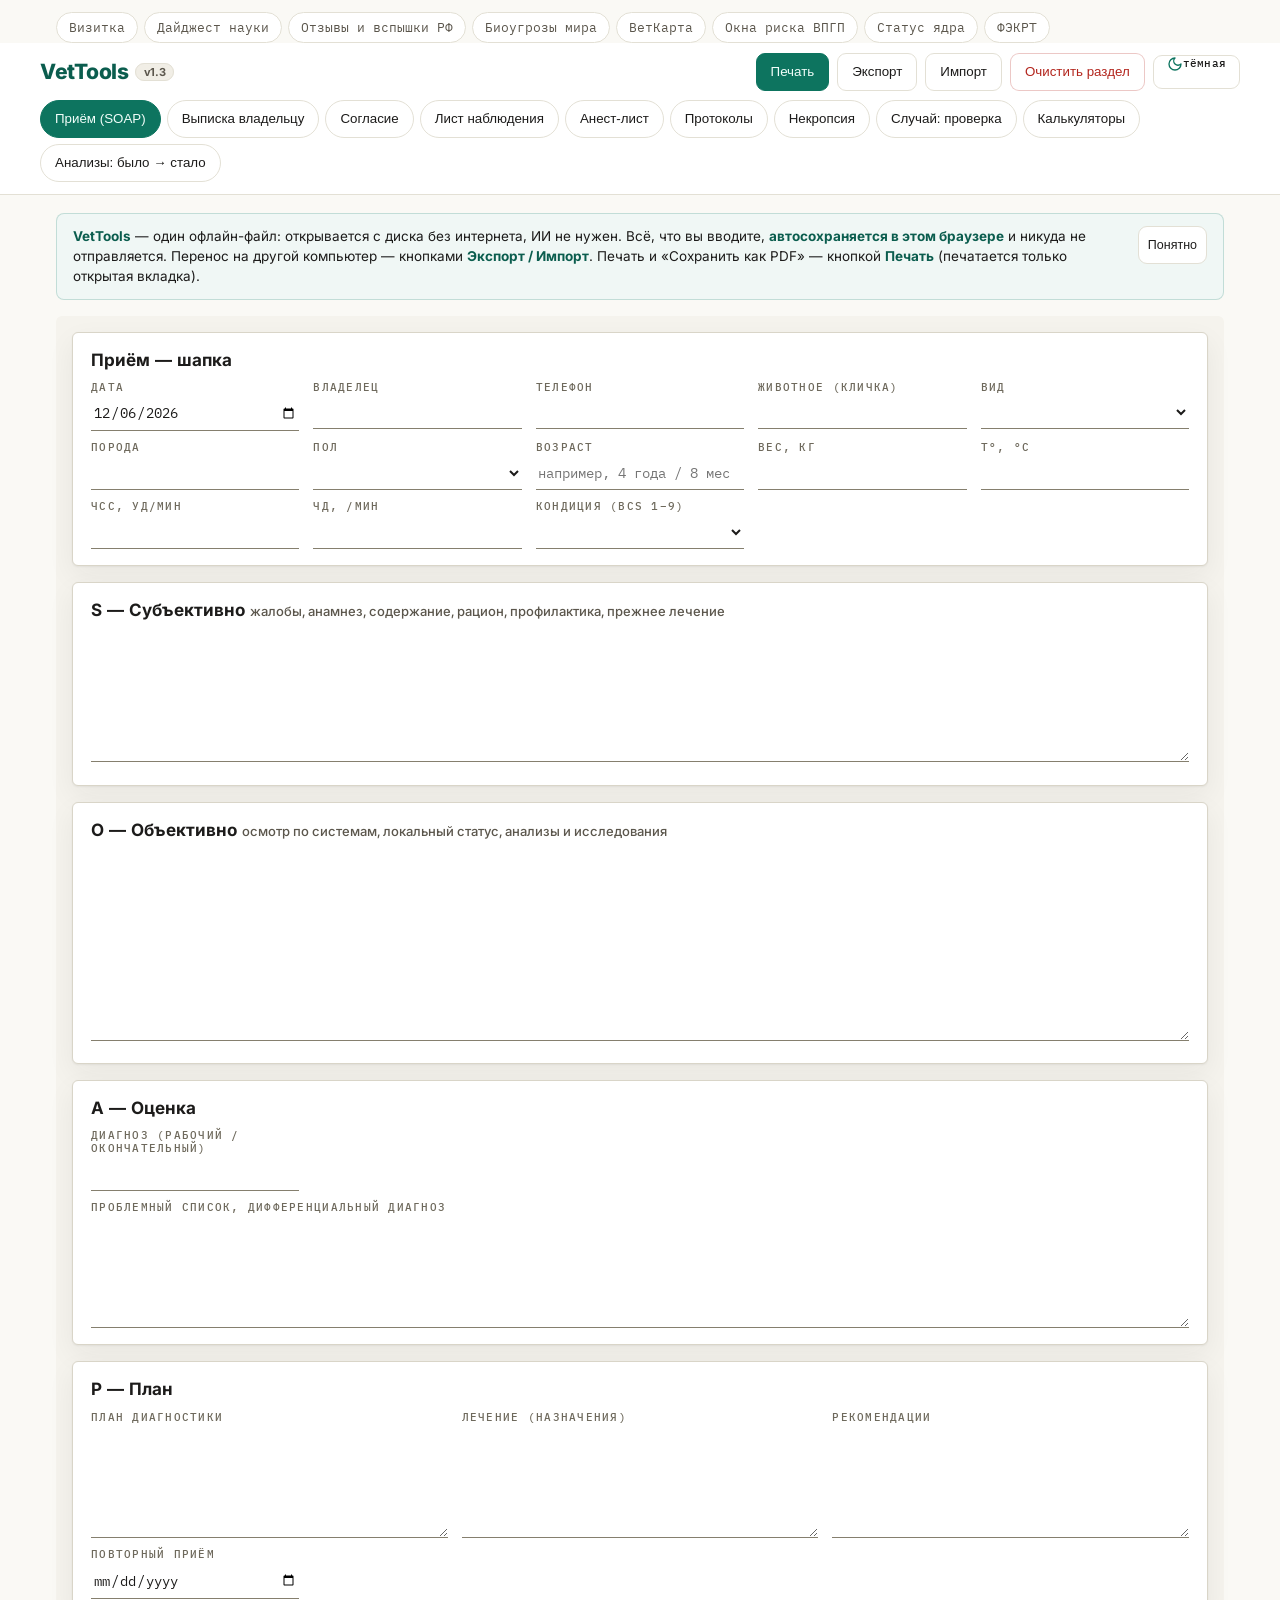
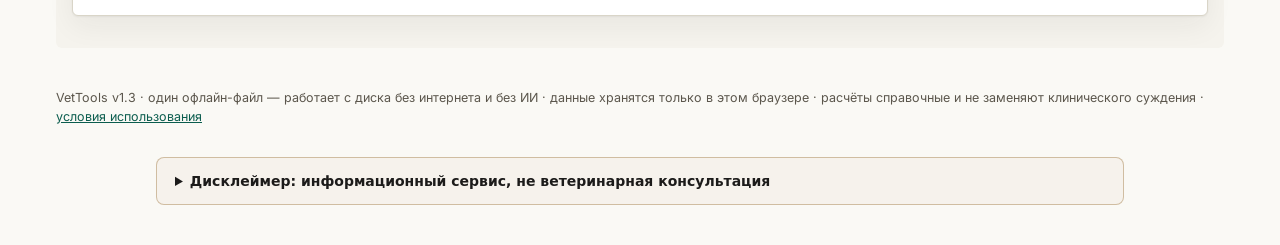
==== commit 2216053d: "Task 184 (бэклог 183-№4): шрифты вендорены — Inter 400-800 + IBM Plex Mono 400/500, 12 woff2 из венд" ====
--- a/index.html
+++ b/index.html
@@ -6,9 +6,7 @@
 <meta name="color-scheme" content="light">
 <title>VetTools — офлайн-инструменты ветврача</title>
 <link rel="stylesheet" href="./vet-ds.css">
-<link rel="preconnect" href="https://fonts.googleapis.com">
-<link rel="preconnect" href="https://fonts.gstatic.com" crossorigin>
-<link href="https://fonts.googleapis.com/css2?family=Inter:wght@400;500;600;700;800&family=IBM+Plex+Mono:wght@400;500&display=swap" rel="stylesheet">
+<link rel="stylesheet" href="./fonts.css">
 <script>(function(){try{if(localStorage.getItem("vetds-theme")==="dark")document.documentElement.setAttribute("data-theme","dark")}catch(e){}})()</script>
 <style>
 :root{
@@ -99,6 +97,11 @@
 .banner b{color:var(--accent-dark)}
 .banner button{float:right;margin-left:12px}
 .doc-title{font-size:18px;font-weight:800;margin-bottom:10px;border:1px solid var(--line);border-radius:8px;padding:9px 11px;width:100%}
+/* Task 184: «готовность N%» в заголовке «Проверка полноты» прижата вправо — у .right
+   не было ни одного правила (аудит 183, мелочь): спан стоял в потоке строки заголовка.
+   Flex — только у этого h2 (не все .card h2: у них .sub-подписи должны переноситься). */
+#case-check-panel h2{display:flex;align-items:baseline;flex-wrap:wrap;gap:4px 10px}
+#case-check-panel h2 .right{margin-left:auto}
 
 /* ===== Calculators ===== */
 .calc-grid{display:grid;grid-template-columns:repeat(auto-fit,minmax(340px,1fr));gap:14px}
@@ -502,7 +505,7 @@
       <div class="f"><label for="ane-maint">Поддержание (агент, об.%)</label><textarea id="ane-maint" rows="2"></textarea></div>
       <div class="f"><label for="ane-fluids">Инфузия (препарат, объём, скорость)</label><textarea id="ane-fluids" rows="2"></textarea></div>
       <div class="f"><label for="ane-local">Регионарная / местная анальгезия</label><textarea id="ane-local" rows="2"></textarea></div>
-      <div class="f"><label for="ane-monitor">Мониторинг (апаратура)</label><textarea id="ane-monitor" rows="2" placeholder="пульсоксиметр, АД, капнограф..."></textarea></div>
+      <div class="f"><label for="ane-monitor">Мониторинг (апаратура)</label><textarea id="ane-monitor" rows="2" placeholder="пульсоксиметр, АД, капнограф…"></textarea></div>
     </div>
   </div>
   <div class="card">
@@ -652,7 +655,7 @@
       <tbody></tbody>
     </table>
     <template data-for="tbl-case-dx"><tr>
-      <td><input type="text" placeholder="УЗИ / биохимия / рентген..."></td><td><input type="text" placeholder="объём, где"></td><td><input type="text" placeholder="заключение, цифры"></td>
+      <td><input type="text" placeholder="УЗИ / биохимия / рентген…"></td><td><input type="text" placeholder="объём, где"></td><td><input type="text" placeholder="заключение, цифры"></td>
       <td><select><option value=""></option><option>да</option></select></td>
       <td class="no-print"><button class="rowbtn" type="button" title="Удалить строку">×</button></td>
     </tr></template>
@@ -843,7 +846,7 @@
 /* ================= VetTools v1.3 — ядро ================= */
 var VERSION = "1.3.0";
 var LS_PREFIX = "vt:" + VERSION + ":";
-/* миграция: переносим данные предыдущей версии в текущее хранилище (новейший префикс, у которого есть ключи), чтобы ничего не потерять после обновления файла */
+/* миграция: переносим данные предыдущей версии в текущее хранилище (новейший префикс, у которого есть ключи), чтобы ничего не потерять после обновления файла; перенесённые старые ключи удаляем — по ~10 ключей на версию не копим мусор в хранилище (Task 184) */
 try{
   if(!localStorage.getItem(LS_PREFIX+"seen")){
     var oldPs = ["vt:1.2.0:", "vt:1.1.0:", "vt:1.0.0:"];
@@ -854,7 +857,10 @@
         if(k && k.indexOf(oldP)===0) ks.push(k);
       }
       if(ks.length){
-        for(var j=0; j<ks.length; j++){ localStorage.setItem(LS_PREFIX+ks[j].slice(oldP.length), localStorage.getItem(ks[j])); }
+        for(var j=0; j<ks.length; j++){
+          localStorage.setItem(LS_PREFIX+ks[j].slice(oldP.length), localStorage.getItem(ks[j]));
+          localStorage.removeItem(ks[j]); /* Task 184: удаляем только после успешного переноса; упал setItem — ключ останется и миграция повторится */
+        }
         break;
       }
     }
@@ -1028,7 +1034,6 @@
 var DATE_IDS = ["soap-date","dis-date","con-date","obs-date","ane-date"];
 var DIS_URGENT_DEFAULT = "вялость более 12–24 часов; отказ от еды или воды; многократная рвота или диарея; кровотечение; выделения, отёк, покраснение в области шва; расхождение швов; владелец не может предотвратить вылизывание шва; бледные или синюшные слизистые; тяжёлое или частое дыхание; судороги, потеря сознания; выраженная боль (скулит, не даёт трогать).";
 function seedDefaults(id){
-  var tab = byId("tab-"+id);
   DATE_IDS.forEach(function(did){ var el = byId(did); if(el && !el.value) el.value = today(); });
   if(id==="dis" && !byId("dis-urgent").value) byId("dis-urgent").value = DIS_URGENT_DEFAULT;
   if(id==="obs" && !$("tbody tr", byId("tbl-obs"))) addRows("tbl-obs", 6);
@@ -1099,10 +1104,18 @@
       f=num(byId("cal2-drop").value), h=num(byId("cal2-h").value);
   var out = byId("cal2-out");
   if(!(w>0)){ out.innerHTML=numHint(byId("cal2-w"),"вес"); return; }
+  /* Task 184: «Дегидратация, %» — гвард-клэмп в JS (HTML-атрибут max=15 исчез при
+     переходе на type=text в 183-й волне): выше 15% — вне шкалы оценки, молчаливый
+     «дефицит 200 мл/кг» недопустим; считаем по 15% и честно помечаем это в выводе. */
+  var dhClamp = "";
+  if(p!=null && p>15){
+    dhClamp = "<br><span class='dim'>⚠ Введено "+fmt(p,1)+"% — выше шкалы оценки: расчёт по 15%. Пересмотрите оценку дегидратации и состояние пациента.</span>";
+    p = 15;
+  }
   var def = (p>0? p*w*10 : 0);           // мл: % × кг × 10
   var maint = (m>0? m*w : 40*w);          // мл/сут
   var total = def + maint;
-  var s = "Дефицит ("+fmt(p||0,1)+"%): <b>"+fmt(def,0)+" мл</b> · поддержание: <b>"+fmt(maint,0)+" мл/сут</b><br>";
+  var s = "Дефицит ("+fmt(p||0,1)+"%): <b>"+fmt(def,0)+" мл</b> · поддержание: <b>"+fmt(maint,0)+" мл/сут</b>"+dhClamp+"<br>";
   if(def>0 && h>0){
     var sp = (def + maint*h/24)/h;
     s += "Первые "+fmt(h,0)+" ч: <b>"+fmt(sp,0)+" мл/ч</b> ≈ <b>"+fmt(sp*f/60,1)+" гтт/мин</b> ("+fmt(f,0)+" гтт/мл)<br>";
@@ -1116,7 +1129,17 @@
 function calc3(){
   /* cal3-f — select с внутренними значениями «1.6» и т.п.: это не поле ввода,
      парсим напрямую parseFloat (строгий num() с запятой для него не нужен). */
-  var w=num(byId("cal3-w").value), f=parseFloat(byId("cal3-f").value), kc=num(byId("cal3-kc").value), meals=num(byId("cal3-meals").value)||2;
+  var w=num(byId("cal3-w").value), f=parseFloat(byId("cal3-f").value), kc=num(byId("cal3-kc").value);
+  /* Task 184: «Кормлений в сутки» — явный гвард вместо молчаливого num()||2
+     (мусор/0 тихо превращались в «2 кормления»): пусто — осознанный дефолт 2,
+     мусор или ≤0 — честное предупреждение, порции не считаем. */
+  var mealsEl = byId("cal3-meals"), meals = num(mealsEl.value), mealsMsg = "";
+  if(meals==null){
+    if(String(mealsEl.value).trim()!=="") mealsMsg = "⚠ «Кормлений в сутки»: не понимаю «"+esc(String(mealsEl.value).trim())+"» как число — напр., 3. Порции не считаю.";
+    else meals = 2;
+  } else if(!(meals>0)){
+    mealsMsg = "⚠ «Кормлений в сутки» — должно быть не меньше 1. Порции не считаю.";
+  }
   var out = byId("cal3-out");
   var r = rer(w);
   if(!r){ out.innerHTML=numHint(byId("cal3-w"),"вес"); return; }
@@ -1131,6 +1154,7 @@
   } else {
     s += "<br><span class='dim'>Укажите калорийность корма (ккал/100 г) — переведу в граммы.</span>";
   }
+  if(mealsMsg) s += "<br><span class='dim'>"+mealsMsg+"</span>";
   out.innerHTML = s;
 }
 function calc4(){
@@ -1208,15 +1232,17 @@
   var lo=num($(".d-lo",tr).value), hi=num($(".d-hi",tr).value),
       v1=num($(".d-v1",tr).value), v2=num($(".d-v2",tr).value);
   var dyn = $(".d-dyn",tr), st = $(".d-st",tr);
-  var t1="—", cls="";
+  /* Task 184: динамика ▲/▼ — нейтральный цвет: «рост = плохо, падение = хорошо»
+     неверно для гемоглобина/альбумина на выздоровлении. Клиническую окраску несёт
+     только статус «в норме / вне нормы» (бейдж справа) — он семантически корректен. */
+  var t1="—";
   if(v1!=null && v2!=null && v1!==0){
     var d=(v2-v1)/Math.abs(v1)*100;
     if(Math.abs(d)<0.05) t1="→ без изменений";
     else t1=(d>0?"▲ +":"▼ ")+fmt(d,1)+"%";
-    cls = d>0.05 ? "color:var(--bad)" : d<-0.05 ? "color:var(--accent)" : "";
   }
   dyn.textContent = t1;
-  dyn.style.cssText = "padding-top:9px;"+(cls?"font-weight:700;"+cls:"");
+  dyn.style.cssText = "padding-top:9px;"+((t1.charAt(0)==="▲"||t1.charAt(0)==="▼")?"font-weight:700;":"");
   var badge = "<span class='badge dim'>—</span>";
   if(v2!=null && lo!=null && hi!=null){
     if(v2<lo) badge = "<span class='badge info-badge' style='background:#e8f0fe;color:#1a56b0'>ниже нормы</span>";
--- a/vet-ds.css
+++ b/vet-ds.css
@@ -1,5 +1,5 @@
 /* ==========================================================================
-   vet-ds v2.3 «Научная периодика» — дизайн-система ветеринарной экосистемы
+   vet-ds v2.4.2 «Научная периодика» — дизайн-система ветеринарной экосистемы
    --------------------------------------------------------------------------
    v2.1:  редакционный слой — .ds-rule-double, .ds-dropcap, .ds-spark,
           .ds-overline--rule, .ds-masthead-meta, .ds-theme-toggle--labeled
@@ -68,6 +68,16 @@
           :popover-open. Урок QA: @supports (popover: popover) — ложь
           даже в свежих Chromium (HTML-атрибут ≠ CSS-свойство).
           Повод: код-ревью Task 178 («сайты тоже»).
+   v2.4.2: хвост аудита 183 (Task 184) — фокус в один канон: .ds-btn
+           больше не гасит чернильный контур блока 18 собственным
+           box-shadow (дубль v2.3-эпохи, :514/:1072 — последний настоящий
+           дубль селектора ядра); блок 24 вкладывает и полевые секции —
+           section[data-theme="field"/"night"] получают фон/радиус/
+           паддинг (containment без inline-костылей — example.html
+           почищен); стрелка .ds-select переопределена для field
+           (#524D45) и night (#A2957B — 5.47:1, прежде наследовала
+           корневую 3.20:1); gate.yml: push-ветка починена (ain] →
+           [main]), dart-срез gen/ds_tokens.g.dart гейтится diff-ом.
    Один файл: токены + компоненты. Подключается витриной как копия
    (репо приватное — CDN недоступен) или git submodule.
 
@@ -511,7 +521,9 @@
               color var(--ds-dur) var(--ds-ease);
 }
 .ds-btn:hover { background: var(--ds-surface2); border-color: var(--ds-text); }
-.ds-btn:focus-visible { outline: none; box-shadow: var(--ds-focus); }
+/* v2.4.2: собственный box-shadow-фокус снят — кнопка живёт общим
+   чернильным контуром блока 18 (дубль селектора .ds-btn:focus-visible
+   на :514/:1072 был последним настоящим дублем ядра, аудит 183-С4) */
 .ds-btn:active { transform: translateY(1px); }
 .ds-btn:disabled, .ds-btn[aria-disabled="true"] {
   opacity: .45; cursor: not-allowed; transform: none;
@@ -704,6 +716,15 @@
 }
 [data-theme="instrument"] .ds-select {
   background-image: url("data:image/svg+xml,%3Csvg xmlns='http://www.w3.org/2000/svg' width='12' height='12' viewBox='0 0 24 24' fill='none' stroke='%23939EA9' stroke-width='2' stroke-linecap='round'%3E%3Cpath d='m6 9 6 6 6-6'/%3E%3C/svg%3E");
+}
+/* v2.4.2: полевые стрелки — прежде тема наследовала корневую (#6E695C:
+   на ночном #16130E лишь 3.20:1 — небуквенная графика §1.4.11 у самой
+   кромки); каждой теме — своя, по её faint-токену, как у dark/instrument */
+[data-theme="field"] .ds-select {
+  background-image: url("data:image/svg+xml,%3Csvg xmlns='http://www.w3.org/2000/svg' width='12' height='12' viewBox='0 0 24 24' fill='none' stroke='%23524D45' stroke-width='2' stroke-linecap='round'%3E%3Cpath d='m6 9 6 6 6-6'/%3E%3C/svg%3E");
+}
+[data-theme="night"] .ds-select {
+  background-image: url("data:image/svg+xml,%3Csvg xmlns='http://www.w3.org/2000/svg' width='12' height='12' viewBox='0 0 24 24' fill='none' stroke='%23A2957B' stroke-width='2' stroke-linecap='round'%3E%3Cpath d='m6 9 6 6 6-6'/%3E%3C/svg%3E");
 }
 
 .ds-kbd {
@@ -1178,15 +1199,20 @@
 /* ГРАБЛЯ (эксперимент THI/CCI): color наследуется ВЫЧИСЛЕННЫМ значением от body —
    вложенная section[data-theme] перебивает токены, но не унаследованный цвет. */
 [data-theme="dark"], [data-theme="instrument"],
-[data-theme="light"], [data-theme="form"] {
+[data-theme="light"], [data-theme="form"],
+[data-theme="field"], [data-theme="night"] {
   color: var(--ds-text);
   background-color: transparent;
 }
-section[data-theme="dark"], section[data-theme="instrument"], section[data-theme="form"] {
+section[data-theme="dark"], section[data-theme="instrument"], section[data-theme="form"],
+section[data-theme="field"], section[data-theme="night"] {
   background-color: var(--ds-bg);
   border-radius: var(--ds-radius);
   padding: var(--ds-space-4);
 }
+/* v2.4.2: полевой containment — секции «Солнце»/ночь вкладываются как
+   dark/form: фон/радиус/паддинг из ядра, без inline-костылей в витрине
+   (аудит 183-С5; стенд example.html почищен синхронно) */
 
 /* -- 25. Голос B «Формуляр» — data-theme="form" ----------------------------------- */
 [data-theme="form"] {
--- a/fonts.css
+++ b/fonts.css
@@ -0,0 +1,117 @@
+/* fonts.css — вендоренные Google Fonts для VetTools (Task 184, бэклог 183-№4):
+   Inter (400–800) и IBM Plex Mono (400/500), субсеты cyrillic/cyrillic-ext/
+   latin/latin-ext. Источник файлов — вендоринг VetFlu (woff2 с Google Fonts,
+   UA Chrome); Inter — один переменный файл на субсет (wght 100–900), поэтому
+   @font-face объявляет диапазон. unicode-range и font-display: swap сохранены.
+   Канон экосистемы: без CDN, офлайн-инструменты открываются без сети
+   (ср. vet-ds.css и fonts/prata рядом). */
+
+/* IBM Plex Mono — cyrillic-ext · вес 400 */
+@font-face {
+  font-family: "IBM Plex Mono";
+  font-style: normal;
+  font-weight: 400;
+  font-display: swap;
+  src: url("fonts/plexmono-cyrillic-ext-400.woff2") format("woff2");
+  unicode-range: U+0460-052F, U+1C80-1C8A, U+20B4, U+2DE0-2DFF, U+A640-A69F, U+FE2E-FE2F;
+}
+
+/* IBM Plex Mono — cyrillic-ext · вес 500 */
+@font-face {
+  font-family: "IBM Plex Mono";
+  font-style: normal;
+  font-weight: 500;
+  font-display: swap;
+  src: url("fonts/plexmono-cyrillic-ext-500.woff2") format("woff2");
+  unicode-range: U+0460-052F, U+1C80-1C8A, U+20B4, U+2DE0-2DFF, U+A640-A69F, U+FE2E-FE2F;
+}
+/* IBM Plex Mono — cyrillic · вес 400 */
+@font-face {
+  font-family: "IBM Plex Mono";
+  font-style: normal;
+  font-weight: 400;
+  font-display: swap;
+  src: url("fonts/plexmono-cyrillic-400.woff2") format("woff2");
+  unicode-range: U+0301, U+0400-045F, U+0490-0491, U+04B0-04B1, U+2116;
+}
+/* IBM Plex Mono — cyrillic · вес 500 */
+@font-face {
+  font-family: "IBM Plex Mono";
+  font-style: normal;
+  font-weight: 500;
+  font-display: swap;
+  src: url("fonts/plexmono-cyrillic-500.woff2") format("woff2");
+  unicode-range: U+0301, U+0400-045F, U+0490-0491, U+04B0-04B1, U+2116;
+}
+/* IBM Plex Mono — latin-ext · вес 400 */
+@font-face {
+  font-family: "IBM Plex Mono";
+  font-style: normal;
+  font-weight: 400;
+  font-display: swap;
+  src: url("fonts/plexmono-latin-ext-400.woff2") format("woff2");
+  unicode-range: U+0100-02BA, U+02BD-02C5, U+02C7-02CC, U+02CE-02D7, U+02DD-02FF, U+0304, U+0308, U+0329, U+1D00-1DBF, U+1E00-1E9F, U+1EF2-1EFF, U+2020, U+20A0-20AB, U+20AD-20C4, U+2113, U+2C60-2C7F, U+A720-A7FF;
+}
+/* IBM Plex Mono — latin-ext · вес 500 */
+@font-face {
+  font-family: "IBM Plex Mono";
+  font-style: normal;
+  font-weight: 500;
+  font-display: swap;
+  src: url("fonts/plexmono-latin-ext-500.woff2") format("woff2");
+  unicode-range: U+0100-02BA, U+02BD-02C5, U+02C7-02CC, U+02CE-02D7, U+02DD-02FF, U+0304, U+0308, U+0329, U+1D00-1DBF, U+1E00-1E9F, U+1EF2-1EFF, U+2020, U+20A0-20AB, U+20AD-20C4, U+2113, U+2C60-2C7F, U+A720-A7FF;
+}
+/* IBM Plex Mono — latin · вес 400 */
+@font-face {
+  font-family: "IBM Plex Mono";
+  font-style: normal;
+  font-weight: 400;
+  font-display: swap;
+  src: url("fonts/plexmono-latin-400.woff2") format("woff2");
+  unicode-range: U+0000-00FF, U+0131, U+0152-0153, U+02BB-02BC, U+02C6, U+02DA, U+02DC, U+0304, U+0308, U+0329, U+2000-206F, U+20AC, U+2122, U+2191, U+2193, U+2212, U+2215, U+FEFF, U+FFFD;
+}
+/* IBM Plex Mono — latin · вес 500 */
+@font-face {
+  font-family: "IBM Plex Mono";
+  font-style: normal;
+  font-weight: 500;
+  font-display: swap;
+  src: url("fonts/plexmono-latin-500.woff2") format("woff2");
+  unicode-range: U+0000-00FF, U+0131, U+0152-0153, U+02BB-02BC, U+02C6, U+02DA, U+02DC, U+0304, U+0308, U+0329, U+2000-206F, U+20AC, U+2122, U+2191, U+2193, U+2212, U+2215, U+FEFF, U+FFFD;
+}
+/* Inter — cyrillic-ext · переменный, веса 400–700 */
+@font-face {
+  font-family: "Inter";
+  font-style: normal;
+  font-weight: 400 800;
+  font-display: swap;
+  src: url("fonts/inter-cyrillic-ext.woff2") format("woff2");
+  unicode-range: U+0460-052F, U+1C80-1C8A, U+20B4, U+2DE0-2DFF, U+A640-A69F, U+FE2E-FE2F;
+}
+/* Inter — cyrillic · переменный, веса 400–700 */
+@font-face {
+  font-family: "Inter";
+  font-style: normal;
+  font-weight: 400 800;
+  font-display: swap;
+  src: url("fonts/inter-cyrillic.woff2") format("woff2");
+  unicode-range: U+0301, U+0400-045F, U+0490-0491, U+04B0-04B1, U+2116;
+}
+/* Inter — latin-ext · переменный, веса 400–700 */
+@font-face {
+  font-family: "Inter";
+  font-style: normal;
+  font-weight: 400 800;
+  font-display: swap;
+  src: url("fonts/inter-latin-ext.woff2") format("woff2");
+  unicode-range: U+0100-02BA, U+02BD-02C5, U+02C7-02CC, U+02CE-02D7, U+02DD-02FF, U+0304, U+0308, U+0329, U+1D00-1DBF, U+1E00-1E9F, U+1EF2-1EFF, U+2020, U+20A0-20AB, U+20AD-20C4, U+2113, U+2C60-2C7F, U+A720-A7FF;
+}
+/* Inter — latin · переменный, веса 400–700 */
+@font-face {
+  font-family: "Inter";
+  font-style: normal;
+  font-weight: 400 800;
+  font-display: swap;
+  src: url("fonts/inter-latin.woff2") format("woff2");
+  unicode-range: U+0000-00FF, U+0131, U+0152-0153, U+02BB-02BC, U+02C6, U+02DA, U+02DC, U+0304, U+0308, U+0329, U+2000-206F, U+20AC, U+2122, U+2191, U+2193, U+2212, U+2215, U+FEFF, U+FFFD;
+}
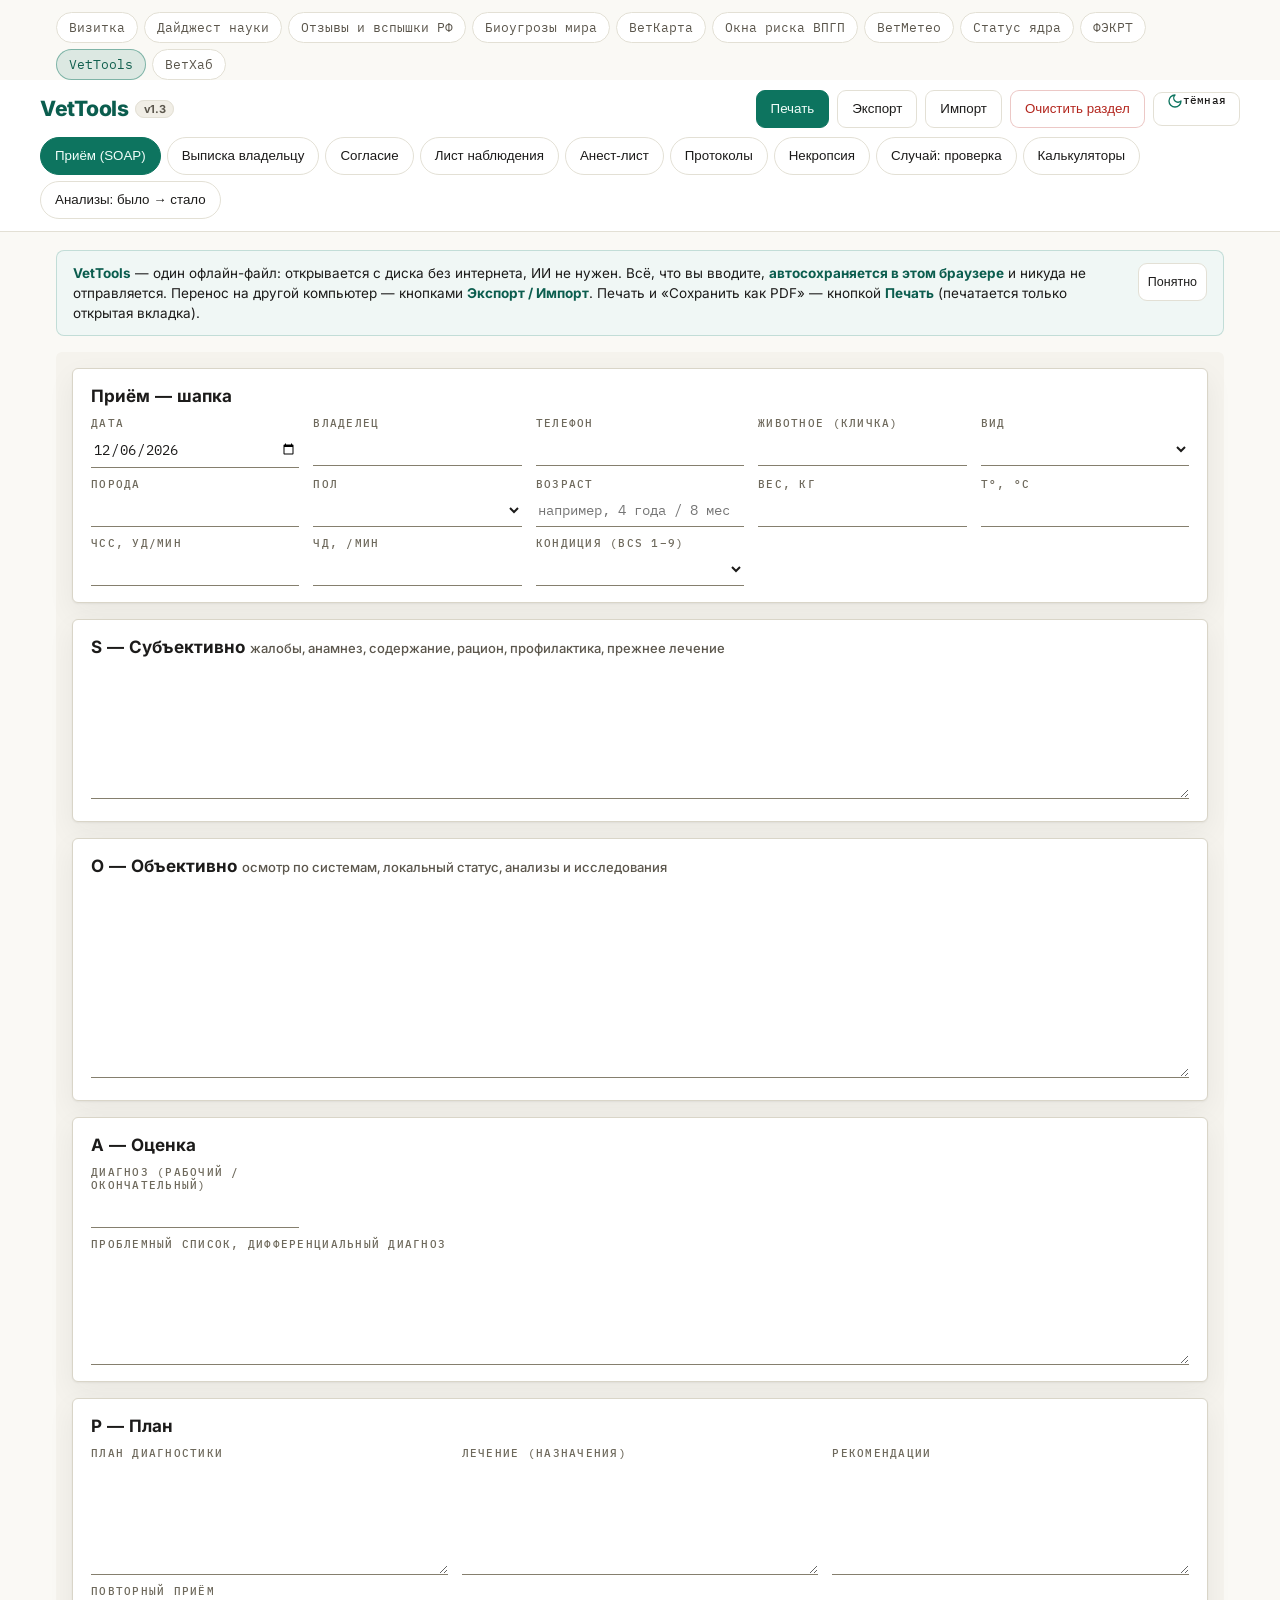
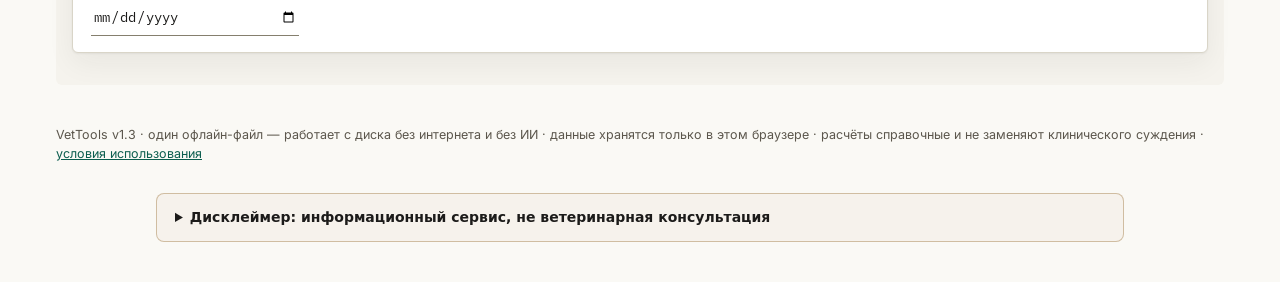
==== commit fcfe67a3: "Task 195: сеть ВетТулзов — полная: хаб 11 пилюль (+ВетМетео, self-pill VetTools-on, +ВетХаб), автоск" ====
--- a/index.html
+++ b/index.html
@@ -218,9 +218,14 @@
   <a href="https://shray77.github.io/biothreat-site/">Биоугрозы мира</a>
   <a href="https://shray77.github.io/vet-heatmap/">ВетКарта</a>
   <a href="https://shray77.github.io/vetflu-site/">Окна риска ВПГП</a>
+  <a href="https://shray77.github.io/vet-meteo/">ВетМетео</a>
   <a href="https://shray77.github.io/rss-core-site/">Статус ядра</a>
   <a href="https://shray77.github.io/vetfecrt-site/">ФЭКРТ</a>
+  <a href="https://shray77.github.io/vettools/" class="on" aria-current="page">VetTools</a>
+  <a href="https://shray77.github.io/vet-hub/">ВетХаб</a>
 </nav>
+<script>/* Task 195: активная пилюля — в кадре (хаб на телефоне одним рядом) */
+(function(){var a=document.querySelector('.ds-hub a.on');if(a)a.scrollIntoView({block:'nearest',inline:'center'});})();</script>
 <header class="app">
   <div class="app-row">
     <div class="logo">VetTools<span class="ver">v1.3</span></div>
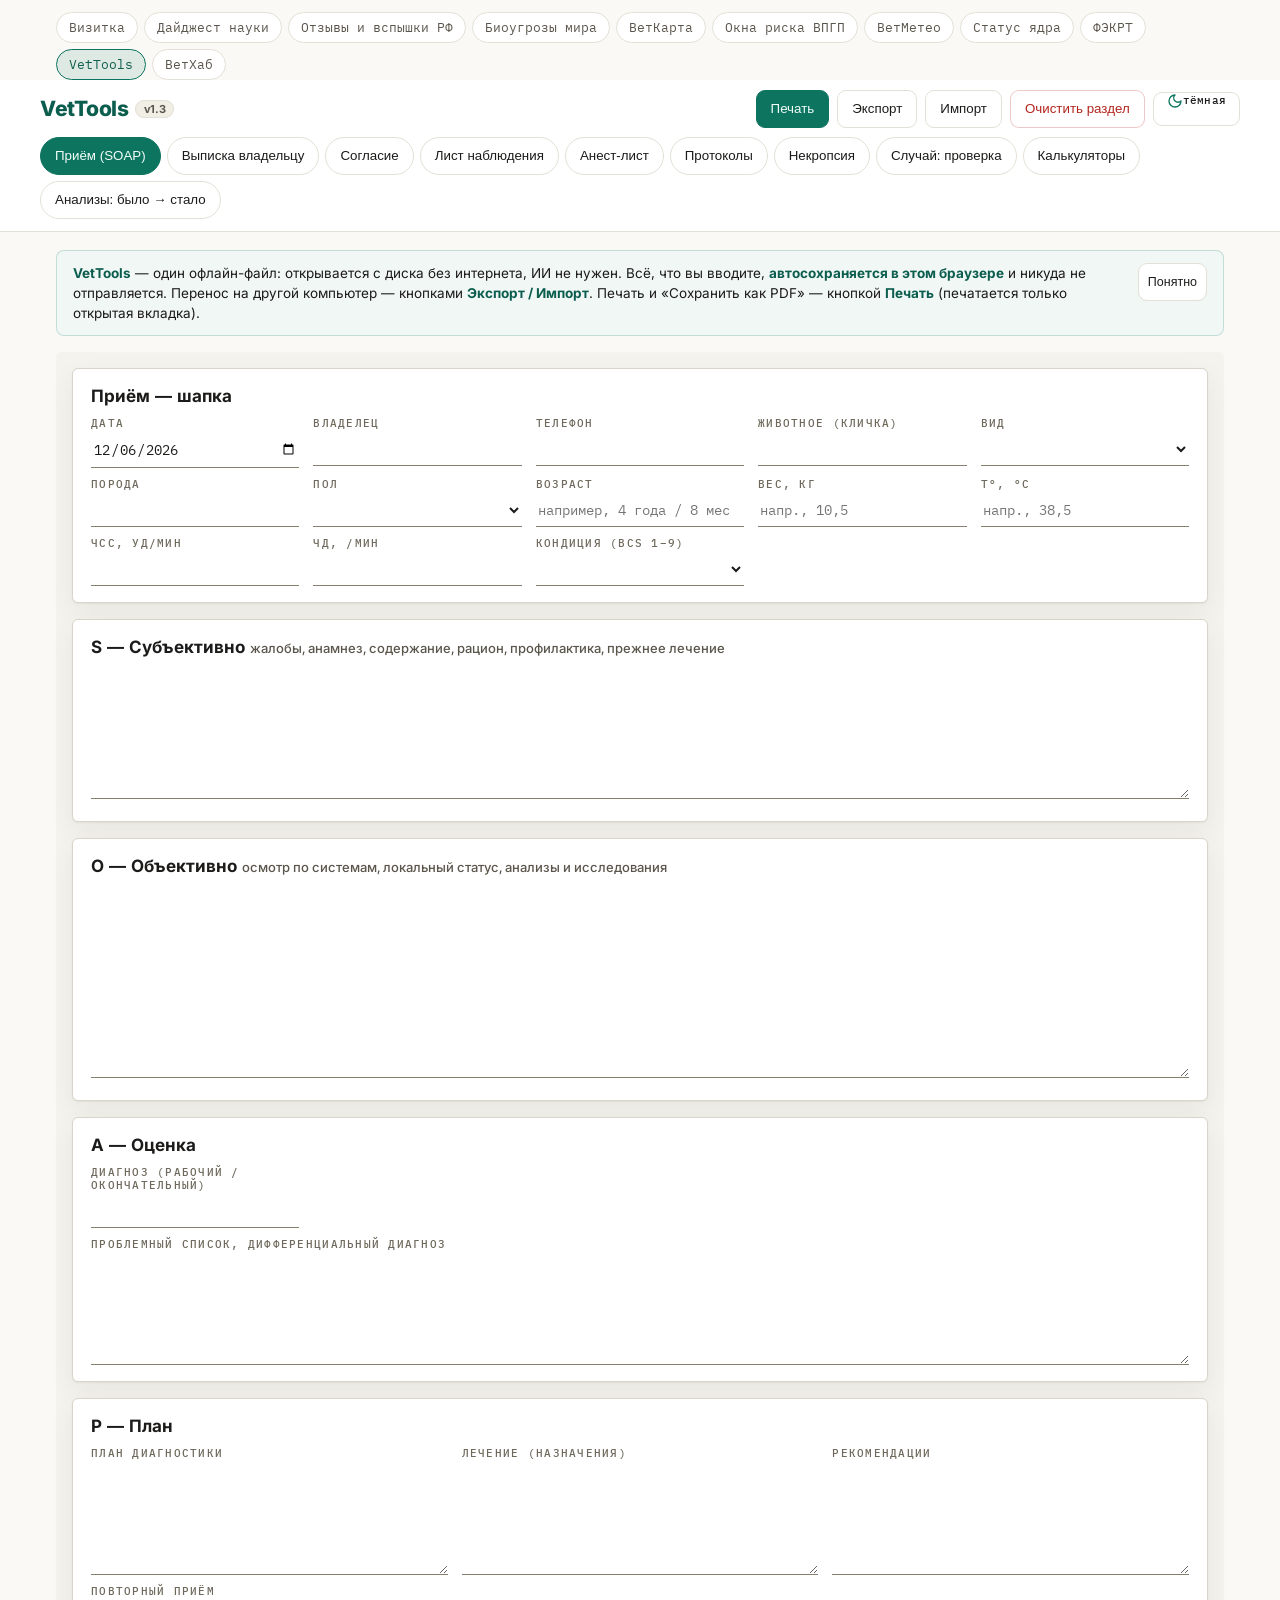
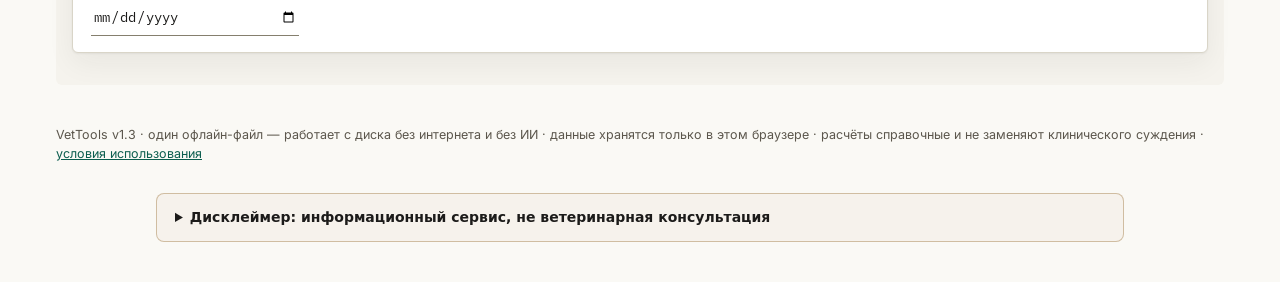
==== commit aa167b38: "Task 223 (T8, фиксы QA-аудита 2026-11-01): честные калькуляторы — «Очистить раздел» не ломает селект" ====
--- a/index.html
+++ b/index.html
@@ -7,6 +7,8 @@
 <title>VetTools — офлайн-инструменты ветврача</title>
 <link rel="stylesheet" href="./vet-ds.css">
 <link rel="stylesheet" href="./fonts.css">
+<!-- Task 223 (QA З1): favicon — data-URI, ноль внешних запросов (был /favicon.ico 404) -->
+<link rel="icon" href="data:image/svg+xml,%3Csvg xmlns='http://www.w3.org/2000/svg' viewBox='0 0 32 32'%3E%3Crect width='32' height='32' rx='7' fill='%230D745F'/%3E%3Cpath d='M16 8v16M8 16h16' stroke='%23F0FDF9' stroke-width='4' stroke-linecap='round'/%3E%3C/svg%3E">
 <script>(function(){try{if(localStorage.getItem("vetds-theme")==="dark")document.documentElement.setAttribute("data-theme","dark")}catch(e){}})()</script>
 <style>
 :root{
@@ -85,7 +87,8 @@
 .badge.warn{background:color-mix(in srgb, var(--warn) 12%, transparent);color:var(--warn)}
 .badge.bad{background:color-mix(in srgb, var(--bad) 12%, transparent);color:var(--bad)}
 .badge.dim{background:var(--ds-surface2);color:var(--muted)}
-.hint{font-size:12.5px;color:var(--muted);margin:4px 0 10px}
+.hint{font-size:12.5px;color:var(--muted);margin:4px 0 10px;max-width:60ch}
+/* Task 223 (QA П2): мера строки хинтов ≤60 знаков — дисклеймер калькуляторов (148 зн./1136px) напрягал чтение */
 .legal{font-size:13.5px;line-height:1.6;text-align:justify}
 .legal h3{text-align:center;font-size:15px;margin:6px 0 14px}
 .legal ul{margin:6px 0;padding-left:20px}
@@ -212,17 +215,18 @@
 </head>
 <body>
 <nav class="ds-hub" aria-label="Экосистема">
-  <a href="https://shray77.github.io/">Визитка</a>
-  <a href="https://shray77.github.io/vetdigest-site/">Дайджест науки</a>
-  <a href="https://shray77.github.io/vetrecall-site/">Отзывы и вспышки РФ</a>
-  <a href="https://shray77.github.io/biothreat-site/">Биоугрозы мира</a>
-  <a href="https://shray77.github.io/vet-heatmap/">ВетКарта</a>
-  <a href="https://shray77.github.io/vetflu-site/">Окна риска ВПГП</a>
-  <a href="https://shray77.github.io/vet-meteo/">ВетМетео</a>
-  <a href="https://shray77.github.io/rss-core-site/">Статус ядра</a>
-  <a href="https://shray77.github.io/vetfecrt-site/">ФЭКРТ</a>
+  <!-- Task 223 (QA П7): внешние пилюли хаба — в новой вкладке (врач не теряет заполненный формуляр); rel=noopener обязателен при target=_blank; self-pill «VetTools» остаётся в той же -->
+  <a href="https://shray77.github.io/" target="_blank" rel="noopener">Визитка</a>
+  <a href="https://shray77.github.io/vetdigest-site/" target="_blank" rel="noopener">Дайджест науки</a>
+  <a href="https://shray77.github.io/vetrecall-site/" target="_blank" rel="noopener">Отзывы и вспышки РФ</a>
+  <a href="https://shray77.github.io/biothreat-site/" target="_blank" rel="noopener">Биоугрозы мира</a>
+  <a href="https://shray77.github.io/vet-heatmap/" target="_blank" rel="noopener">ВетКарта</a>
+  <a href="https://shray77.github.io/vetflu-site/" target="_blank" rel="noopener">Окна риска ВПГП</a>
+  <a href="https://shray77.github.io/vet-meteo/" target="_blank" rel="noopener">ВетМетео</a>
+  <a href="https://shray77.github.io/rss-core-site/" target="_blank" rel="noopener">Статус ядра</a>
+  <a href="https://shray77.github.io/vetfecrt-site/" target="_blank" rel="noopener">ФЭКРТ</a>
   <a href="https://shray77.github.io/vettools/" class="on" aria-current="page">VetTools</a>
-  <a href="https://shray77.github.io/vet-hub/">ВетХаб</a>
+  <a href="https://shray77.github.io/vet-hub/" target="_blank" rel="noopener">ВетХаб</a>
 </nav>
 <script>/* Task 195: активная пилюля — в кадре (хаб на телефоне одним рядом) */
 (function(){var a=document.querySelector('.ds-hub a.on');if(a)a.scrollIntoView({block:'nearest',inline:'center'});})();</script>
@@ -281,10 +285,12 @@
       <div class="f"><label for="soap-sex">Пол</label>
         <select id="soap-sex"><option value=""></option><option>самец</option><option>самец (кастрирован)</option><option>самка</option><option>самка (стерилизована)</option></select></div>
       <div class="f"><label for="soap-age">Возраст</label><input type="text" id="soap-age" placeholder="например, 4 года / 8 мес"></div>
-      <div class="f"><label for="soap-weight">Вес, кг</label><input type="number" id="soap-weight" step="0.01" min="0"></div>
-      <div class="f"><label for="soap-temp">Т°, °C</label><input type="number" id="soap-temp" step="0.1"></div>
-      <div class="f"><label for="soap-hr">ЧСС, уд/мин</label><input type="number" id="soap-hr"></div>
-      <div class="f"><label for="soap-rr">ЧД, /мин</label><input type="number" id="soap-rr"></div>
+      <!-- Task 223 (QA Ш4): было type=number — «10,5» молча отвергалось (поле пустело),
+           два канона разделителя в одном продукте; теперь канон Task 183: text + inputmode=decimal -->
+      <div class="f"><label for="soap-weight">Вес, кг</label><input type="text" inputmode="decimal" data-num id="soap-weight" placeholder="напр., 10,5"></div>
+      <div class="f"><label for="soap-temp">Т°, °C</label><input type="text" inputmode="decimal" data-num id="soap-temp" placeholder="напр., 38,5"></div>
+      <div class="f"><label for="soap-hr">ЧСС, уд/мин</label><input type="text" inputmode="decimal" data-num id="soap-hr"></div>
+      <div class="f"><label for="soap-rr">ЧД, /мин</label><input type="text" inputmode="decimal" data-num id="soap-rr"></div>
       <div class="f"><label for="soap-bcs">Кондиция (BCS 1–9)</label>
         <select id="soap-bcs"><option value=""></option><option>1</option><option>2</option><option>3</option><option>4</option><option>5</option><option>6</option><option>7</option><option>8</option><option>9</option></select></div>
     </div>
@@ -480,7 +486,7 @@
       <div class="f"><label for="ane-info">Вид / порода</label><input type="text" id="ane-info"></div>
       <div class="f"><label for="ane-age">Возраст</label><input type="text" id="ane-age"></div>
       <div class="f"><label for="ane-sex">Пол</label><input type="text" id="ane-sex"></div>
-      <div class="f"><label for="ane-weight">Вес, кг</label><input type="number" id="ane-weight" step="0.01" min="0"></div>
+      <div class="f"><label for="ane-weight">Вес, кг</label><input type="text" inputmode="decimal" data-num id="ane-weight" placeholder="напр., 10,5"></div>
       <div class="f"><label for="ane-asa">ASA</label>
         <select id="ane-asa"><option value=""></option><option>I</option><option>II</option><option>III</option><option>IV</option><option>V</option><option>E (экстренно)</option></select></div>
       <div class="f"><label for="ane-proc">Плановая процедура</label><input type="text" id="ane-proc"></div>
@@ -575,7 +581,7 @@
       <div class="f"><label for="nec-breed">Порода</label><input type="text" id="nec-breed"></div>
       <div class="f"><label for="nec-sex">Пол / кастрация</label><input type="text" id="nec-sex"></div>
       <div class="f"><label for="nec-age">Возраст</label><input type="text" id="nec-age"></div>
-      <div class="f"><label for="nec-weight">Вес, кг</label><input type="number" id="nec-weight" step="0.01" min="0"></div>
+      <div class="f"><label for="nec-weight">Вес, кг</label><input type="text" inputmode="decimal" data-num id="nec-weight" placeholder="напр., 10,5"></div>
       <div class="f"><label for="nec-death">Обстоятельства</label>
         <select id="nec-death"><option value=""></option><option>погибло в клинике</option><option>поступило трупом</option><option>эвтаназия</option></select></div>
     </div>
@@ -640,7 +646,7 @@
       <div class="f"><label for="case-age">Возраст</label><input type="text" id="case-age" placeholder="7 лет / 8 мес"></div>
       <div class="f"><label for="case-sex">Пол</label>
         <select id="case-sex"><option value=""></option><option>самец</option><option>самец (кастрат)</option><option>самка</option><option>самка (стерилизованная)</option></select></div>
-      <div class="f"><label for="case-weight">Вес, кг</label><input type="number" id="case-weight" step="any" min="0"></div>
+      <div class="f"><label for="case-weight">Вес, кг</label><input type="text" inputmode="decimal" data-num id="case-weight" placeholder="напр., 10,5"></div>
     </div>
   </div>
   <div class="card">
@@ -898,6 +904,12 @@
   return "Значение должно быть больше нуля.";
 }
 var fmt = function(n,d){ if(n==null||!isFinite(n)) return "—"; d=(d==null?2:d); return n.toLocaleString("ru-RU",{maximumFractionDigits:d}); };
+/* Task 223 (QA П4): согласование счётчиков с числом — «1 исследование / 2 исследования /
+   5 исследований» (было «1 исследован.»); дробные округляются до целого для выбора формы. */
+var plural = function(n, forms){
+  n = Math.round(n); var m10 = n%10, m100 = n%100;
+  return forms[(m10===1 && m100!==11) ? 0 : ((m10>=2 && m10<=4 && (m100<12 || m100>14)) ? 1 : 2)];
+};
 var today = function(){ var d=new Date(); return d.getFullYear()+"-"+("0"+(d.getMonth()+1)).slice(-2)+"-"+("0"+d.getDate()).slice(-2); };
 
 /* ---------- вкладки ---------- */
@@ -1056,8 +1068,19 @@
 }
 function resetTabControls(id){
   var tab = byId("tab-"+id);
+  /* Task 223 (QA Б2): сброс к дефолтам разметки, а не к пустым значениям. Пустое
+     значение селекта без пустой опции = selectedIndex −1, и калькуляторы после
+     «Очистить раздел» считали по коэрции null/«» («BCS null — истощение»,
+     «≈ 0 гтт/мин», «(кошка)» при пустом «Виде»). Инпутам возвращаем value-атрибут
+     («5», «50», «6», «2» — видимые дефолты), селектам — опцию с selected либо
+     первую (пустой плейсхолдер или стартовая). */
   $$("input[id],select[id],textarea[id]", tab).forEach(function(el){
-    if(el.type==="checkbox") el.checked = false; else el.value = "";
+    if(el.type==="checkbox") el.checked = false;
+    else if(el.tagName==="SELECT"){
+      var def = el.querySelector("option[selected]");
+      el.value = def ? def.value : (el.options.length ? el.options[0].value : "");
+    }
+    else el.value = el.defaultValue;
   });
   $$("table[data-table]", tab).forEach(function(t){ $("tbody", t).innerHTML = ""; });
   $$("textarea", tab).forEach(function(t){ t.style.height = ""; });
@@ -1097,7 +1120,10 @@
   var w=num(byId("cal1-w").value), d=num(byId("cal1-dose").value), c=num(byId("cal1-conc").value), it=num(byId("cal1-int").value);
   var out = byId("cal1-out");
   if(!(w>0)){ out.innerHTML=numHint(byId("cal1-w"),"вес"); return; }
-  if(!(d>=0)){ out.innerHTML=numHint(byId("cal1-dose"),"дозу"); return; }
+  /* Task 223 (QA Б1/З2): было !(d>=0) — коэрция null>=0 === true пропускала пустую
+     «Дозу», и она молча считалась нулём («Разовая доза: 0 мг»); 0 мг/кг клинически
+     бессмыслен. Теперь пусто/мусор/≤0 — честная подсказка «Введите дозу». */
+  if(!(d>0)){ out.innerHTML=numHint(byId("cal1-dose"),"дозу"); return; }
   var mg = w*d, s = "Разовая доза: <b>"+fmt(mg)+" мг</b>";
   if(c>0) s += " = <b>"+fmt(mg/c, 2)+" мл</b> (при "+fmt(c)+" мг/мл)";
   if(it>0 && d>0) s += "<br>Суточно: "+fmt(mg*24/it)+" мг"+(c>0?" = "+fmt(mg*24/it/c)+" мл":"")+" <span class='dim'>(каждые "+fmt(it,1)+" ч)</span>";
@@ -1109,6 +1135,11 @@
       f=num(byId("cal2-drop").value), h=num(byId("cal2-h").value);
   var out = byId("cal2-out");
   if(!(w>0)){ out.innerHTML=numHint(byId("cal2-w"),"вес"); return; }
+  /* Task 223 (QA Б2/З2): гварды селекта и знака. Пустой селект «Система» = null,
+     коэрция давала «≈ 0 гтт/мин» (null → 0); отрицательная дегидратация клинически
+     бессмысленна — честная подсказка, а не «Дефицит (-1%): 0 мл». */
+  if(p!=null && p<0){ out.innerHTML=numHint(byId("cal2-def"),"процент дегидратации"); return; }
+  if(!(f>0)){ out.innerHTML="Выберите систему инфузии (гтт/мл)."; return; }
   /* Task 184: «Дегидратация, %» — гвард-клэмп в JS (HTML-атрибут max=15 исчез при
      переходе на type=text в 183-й волне): выше 15% — вне шкалы оценки, молчаливый
      «дефицит 200 мл/кг» недопустим; считаем по 15% и честно помечаем это в выводе. */
@@ -1117,16 +1148,24 @@
     dhClamp = "<br><span class='dim'>⚠ Введено "+fmt(p,1)+"% — выше шкалы оценки: расчёт по 15%. Пересмотрите оценку дегидратации и состояние пациента.</span>";
     p = 15;
   }
+  /* Task 223 (QA Ш1): пустое/мусорное «Поддержание» молча подменялось 40 мл/кг/сут
+     при видимом дефолте 50 — итог 900 вместо 1000 мл/сут без пояснений; теперь
+     честное предупреждение (математика не менялась). */
+  var maintMsg = "";
+  if(!(m>0)) maintMsg = "<br><span class='dim'>⚠ "+numHint(byId("cal2-maint"),"поддержание, мл/кг/сут")+" Считаю по 40 мл/кг/сут.</span>";
   var def = (p>0? p*w*10 : 0);           // мл: % × кг × 10
   var maint = (m>0? m*w : 40*w);          // мл/сут
   var total = def + maint;
-  var s = "Дефицит ("+fmt(p||0,1)+"%): <b>"+fmt(def,0)+" мл</b> · поддержание: <b>"+fmt(maint,0)+" мл/сут</b>"+dhClamp+"<br>";
+  var s = "Дефицит ("+fmt(p||0,1)+"%): <b>"+fmt(def,0)+" мл</b> · поддержание: <b>"+fmt(maint,0)+" мл/сут</b>"+dhClamp+maintMsg+"<br>";
   if(def>0 && h>0){
     var sp = (def + maint*h/24)/h;
     s += "Первые "+fmt(h,0)+" ч: <b>"+fmt(sp,0)+" мл/ч</b> ≈ <b>"+fmt(sp*f/60,1)+" гтт/мин</b> ("+fmt(f,0)+" гтт/мл)<br>";
     s += "Далее поддержание: "+fmt(maint/24,0)+" мл/ч ≈ "+fmt(maint/24*f/60,1)+" гтт/мин<br>";
   } else {
     s += "Скорость: <b>"+fmt(total/24,0)+" мл/ч</b> ≈ <b>"+fmt(total/24*f/60,1)+" гтт/мин</b><br>";
+    /* Task 223 (QA Ш2): пустое/мусорное «Дефицит восполнить за, ч» молча меняло
+       схему терапии на равномерные 24 ч — теперь предупреждение рядом со скоростью. */
+    if(def>0) s += "<span class='dim'>⚠ "+numHint(byId("cal2-h"),"срок восполнения дефицита, ч")+" Считаю весь объём равномерно за 24 ч.</span><br>";
   }
   s += "<span class='dim'>Всего за сутки: "+fmt(total,0)+" мл. Дефицит обычно восполняют за 4–12 ч; при сердечной/почечной патологии скорость и объём корректирует врач.</span>";
   out.innerHTML = s;
@@ -1148,6 +1187,9 @@
   var out = byId("cal3-out");
   var r = rer(w);
   if(!r){ out.innerHTML=numHint(byId("cal3-w"),"вес"); return; }
+  /* Task 223 (QA Б2): пустой «Физиологический статус» давал криптичное «MER: — ккал/сут
+     (×—)» (parseFloat("") = NaN) — честный гвард. */
+  if(!(f>0)){ out.innerHTML="Выберите физиологический статус."; return; }
   var mer = r*f;
   var s = "RER: <b>"+fmt(r,0)+" ккал/сут</b> · MER: <b>"+fmt(mer,0)+" ккал/сут</b> (×"+fmt(f,1)+")";
   /* Task 183: честная подпись активной формулы (шов 2/45 кг — см. rer()) */
@@ -1155,7 +1197,9 @@
   if(kc>0){
     var g = mer/kc*100;
     s += "<br>Корма: <b>"+fmt(g,0)+" г/сут</b>";
-    if(meals>1) s += " → по <b>"+fmt(g/meals,0)+" г</b> × "+fmt(meals,0)+" кормления";
+    /* Task 223 (QA П4): согласование с числом — «× 2 кормления / × 5 кормлений»
+       (было всегда множественное «× 1 кормления»). */
+    if(meals>1) s += " → по <b>"+fmt(g/meals,0)+" г</b> × "+fmt(meals,0)+" "+plural(meals,["кормление","кормления","кормлений"]);
   } else {
     s += "<br><span class='dim'>Укажите калорийность корма (ккал/100 г) — переведу в граммы.</span>";
   }
@@ -1166,6 +1210,8 @@
   var w=num(byId("cal4-w").value), sp=byId("cal4-sp").value, d=num(byId("cal4-dose").value);
   var out = byId("cal4-out");
   if(!(w>0)){ out.innerHTML=numHint(byId("cal4-w"),"вес"); return; }
+  /* Task 223 (QA Б2): пустой «Вид» молча подставлял «кошку» (else-ветка) — гвард. */
+  if(sp!=="dog" && sp!=="cat"){ out.innerHTML="Выберите вид животного."; return; }
   var k = (sp==="dog") ? 10.1 : 10.0;
   var bsa = k*Math.pow(w*1000, 2/3)/10000;
   var s = "BSA: <b>"+fmt(bsa,3)+" м²</b> <span class='dim'>("+(sp==="dog"?"собака":"кошка")+")</span>";
@@ -1176,6 +1222,10 @@
   var w=num(byId("cal6-w").value), b=num(byId("cal6-bcs").value), sp=byId("cal6-sp").value;
   var out = byId("cal6-out");
   if(!(w>0)){ out.innerHTML=numHint(byId("cal6-w"),"текущий вес"); return; }
+  /* Task 223 (QA Б2): пустые селекты коэрсились — «BCS null — выраженный дефицит /
+     истощение» ("" <= 2); честные гварды BCS и вида. */
+  if(b==null){ out.innerHTML="Выберите BCS (1–9)."; return; }
+  if(sp!=="dog" && sp!=="cat"){ out.innerHTML="Выберите вид животного."; return; }
   var s;
   if(b==5){
     s = "BCS 5 — идеальная кондиция, целевой вес: <b>"+fmt(w)+" кг</b>. Поддерживайте текущий рацион (MER ×1.6 — собака, ×1.2 — кошка).";
@@ -1224,10 +1274,29 @@
     tb.appendChild(tr);
     (function(i){
       var si=byId("cv-si-"+i), x=byId("cv-x-"+i), f=CONV[i][3];
-      /* Task 183: RU-запятая в выводе конвертера — «90,08», не «90.08» (канон fmt) */
-      var round3=function(v){ return String(Math.round(v*1000)/1000).replace(".", ","); };
-      si.addEventListener("input", function(){ var v=num(si.value); x.value = v==null?"":round3(v*f); });
-      x.addEventListener("input", function(){ var v=num(x.value); si.value = v==null?"":round3(v/f); });
+      /* Task 183: RU-запятая в выводе конвертера — «90,08», не «90.08» (канон fmt).
+         Task 223 (QA П5): группировка разрядов тем же каноном fmt/ru-RU — «18 016»,
+         не «18016»: одно правило печати чисел на одной вкладке с калькуляторами. */
+      var round3=function(v){ return v.toLocaleString("ru-RU",{maximumFractionDigits:3}); };
+      /* Task 223 (QA Ш3): точка/мусор раньше молча опустошали парную колонку — теперь
+         честная подсказка в плейсхолдере парного поля (полный текст — в title
+         поля-источника), пока ввод не станет числом с запятой. */
+      var pair=function(src,dst,mult){
+        var v=num(src.value);
+        if(v==null){
+          dst.value="";
+          var t=String(src.value).trim();
+          var dot=t.indexOf(".")>=0;
+          dst.placeholder = t==="" ? "" : (dot ? "пишите 5,5, не 5.5" : "введите число: 5,5");
+          src.title = t==="" ? "" : (dot ? "Точка — не десятичный разделитель: пишите через запятую, напр. 5,5"
+                                          : "Не понимаю «"+t+"» как число — десятичный разделитель: запятая (напр., 5,5)");
+        }else{
+          dst.placeholder=""; src.title="";
+          dst.value=round3(v*mult);
+        }
+      };
+      si.addEventListener("input", function(){ pair(si,x,f); });
+      x.addEventListener("input", function(){ pair(x,si,1/f); });
     })(i);
   });
 }
@@ -1404,14 +1473,32 @@
   dlg.appendChild(box);
   document.body.appendChild(dlg);
   var ta = $("textarea", box); ta.value = text; ta.focus(); ta.select();
-  $("[data-x]", box).onclick = function(){ document.body.removeChild(dlg); };
-  $("[data-c]", box).onclick = function(){
-    var done = function(){ $("[data-c]", box).textContent = "Скопировано ✓"; };
+  var btnX = $("[data-x]", box), btnC = $("[data-c]", box);
+  /* Task 223 (QA П6): Esc закрывает модалку, Tab не уводит фокус под оверлей
+     (WCAG 2.1.2 — фокус остаётся в диалоге); слушатель capture-фазой снимается
+     при закрытии, повторный Esc после закрытия не стреляет. */
+  var close = function(){
+    document.removeEventListener("keydown", onKey, true);
+    if(dlg.parentNode) document.body.removeChild(dlg);
+  };
+  var onKey = function(e){
+    if(e.key==="Escape"){ e.preventDefault(); close(); return; }
+    if(e.key==="Tab"){
+      var f = [ta, btnX, btnC];
+      var i = f.indexOf(document.activeElement); if(i<0) i = 0;
+      e.preventDefault();
+      f[(i + (e.shiftKey ? -1 : 1) + f.length) % f.length].focus();
+    }
+  };
+  document.addEventListener("keydown", onKey, true);
+  btnX.onclick = close;
+  btnC.onclick = function(){
+    var done = function(){ btnC.textContent = "Скопировано ✓"; };
     if(navigator.clipboard && navigator.clipboard.writeText){
       navigator.clipboard.writeText(text).then(done, function(){ ta.select(); document.execCommand("copy"); done(); });
     } else { ta.select(); try{ document.execCommand("copy"); }catch(e){} done(); }
   };
-  dlg.addEventListener("click", function(e){ if(e.target===dlg) document.body.removeChild(dlg); });
+  dlg.addEventListener("click", function(e){ if(e.target===dlg) close(); });
 }
 byId("btn-copy-dis").addEventListener("click", function(){ showCopyDialog(buildDisText()); });
 
@@ -1608,7 +1695,7 @@
   /* диагностика */
   var dxr=caseDxRows(), dxNamed=dxr.filter(function(r){ return r.n; });
   if(!dxNamed.length) add("warn","Диагностика не описана — добавь хотя бы одно исследование со строкой заключения");
-  else add("ok","Диагностика: "+dxNamed.length+" исследован.");
+  else add("ok","Диагностика: "+dxNamed.length+" "+plural(dxNamed.length,["исследование","исследования","исследований"]));
   dxNamed.forEach(function(r,i){
     if(!r.r) add("warn","«"+r.n+"» (строка "+(i+1)+"): исследование названо, но заключения/результата нет — именно это теряют разборы");
   });
@@ -1630,7 +1717,7 @@
   /* лечение */
   var rxr=caseRxRows();
   if(!rxr.length && !g("case-control")) add("warn","Лечение не описано (ни строки препарата, ни динамики)");
-  else if(rxr.length) add("ok","Лечение: "+rxr.length+" назначен.");
+  else if(rxr.length) add("ok","Лечение: "+rxr.length+" "+plural(rxr.length,["назначение","назначения","назначений"]));
   rxr.forEach(function(r){
     if(r.n && !r.d) add("warn","Препарат «"+r.n+"»: нет дозы/пути — в разборе без дозы назначение не считается");
   });
--- a/vet-ds.css
+++ b/vet-ds.css
@@ -1,5 +1,5 @@
 /* ==========================================================================
-   vet-ds v2.4.2 «Научная периодика» — дизайн-система ветеринарной экосистемы
+   vet-ds v2.5.0 «Научная периодика» — дизайн-система ветеринарной экосистемы
    --------------------------------------------------------------------------
    v2.1:  редакционный слой — .ds-rule-double, .ds-dropcap, .ds-spark,
           .ds-overline--rule, .ds-masthead-meta, .ds-theme-toggle--labeled
@@ -45,7 +45,7 @@
           автоматически). Закрывает слепую зону «акцент-как-текст»:
           чистый акцент как текст = 4.38:1 на беж (root), 3.94 на гра--
           фите (dark), 3.7 на тинтах бейджей — .ds-overline b, .ds-fn,
-          .ds-badge, .ds-hub a.on, .ds-link:hover теперь на тушы; P=76
+          .ds-badge, .ds-hub a.on, .ds-link:hover теперь на туше; P=76
           root/form (худшая 5.13), P=64 dark (худшая 4.84), C — чистая
           бирюза (5.57). Гейт: contrast_v2 разбирает var()/color-mix.
    v2.4:  ПОЛЕВОЙ РЕЖИМ — шестая и седьмая темы. [data-theme="field"]
@@ -78,6 +78,36 @@
            (#524D45) и night (#A2957B — 5.47:1, прежде наследовала
            корневую 3.20:1); gate.yml: push-ветка починена (ain] →
            [main]), dart-срез gen/ds_tokens.g.dart гейтится diff-ом.
+   v2.5.0: прожарка внешним аудитом (Task 197) — один релиз закрывает
+           всё найденное, без последующих точечных патчей. BLOCKER:
+           color-mix() жил в 30 декларациях без единого фолбэка —
+           прозрачный sticky-бар .ds-header, исчезающие бейджи, ЧЁРНАЯ
+           клякса .ds-spark__area, молчаливая потеря слоя туши → двойные
+           декларации (литерал ДО color-mix) + @supports-слой токенов
+           (блок 25a). MAJOR CSS: стрелка селекта формуляра (шортхэнд
+           background её стирал), print-переанкорка чернил/статусов/туш
+           (primary тёмных тем печатались чёрным-по-чёрному, пастели на
+           бумаге ~2:1), .ds-ba pan-y (палец на изображении не блокирует
+           страницу), .ds-toast скрыт без .show (висел вечно), reset
+           a.ds-card, канон §18 расширен хабом/тогглом/хендлами.
+           MAJOR цвет: статусные туши --ds-{status}-text (рецепт v2.3.4,
+           худшая 4.61; поле — закон 7:1, 7.28+), границы §1.4.11 на
+           border-strong/сплошные (тинты 35–45% давали 1.63–2.50),
+           rule A-dark #6E685C→#726C5E (нулевая кромка 3.002), rule
+           ночи #E6DAC2→#71694F (закон v2.1.1 «rule ≠ text» дошёл до
+           ночи). MINOR: фокус field 3px, двойная индикация формуляра,
+           containment светлой секции, защитный пиннинг акцента
+           формуляра в тёмных оболочках (scoped), тоггл знает ночь,
+           fade хаба/табов на мобиле, ellipsis меты, transform у
+           сноски-поповера, поля 16px на ≤640 (iOS-зум), тап-таргет
+           сноски, .ds-chip.on, PRM гасит View Transitions, print одним
+           блоком + skeleton:none, --ds-shadow-in удалён (мёртвый токен).
+           Гейты: contrast_v2 — туши статусов × поверхности × композиты
+           «свой тинт 12%/8% × surface2» + print-псевдотема (M2);
+           tokens.json/dart-срез — 5 статус-туш; a11y_gate — хаб/хендлы.
+           Flutter-слайды дизайн-токенов НЕ пушатся: rule ночи меняет
+           golden-кадры ветэко (darkTextPlaceholder) — отдельная волна
+           с регенерацией золотых.
    Один файл: токены + компоненты. Подключается витриной как копия
    (репо приватное — CDN недоступен) или git submodule.
 
@@ -114,7 +144,15 @@
    - заголовки-витрины: serif-дисплей (--ds-font-display), курсивный акцент — em;
    - бан-лист: glassmorphism, mesh-градиенты, блобы, radius > 10px,
      эмодзи в UI, свечения вокруг текста;
-   - движение: --ds-dur/--ds-ease, единые для всех переходов.
+   - движение: --ds-dur/--ds-ease, единые для всех переходов;
+   - color-mix() всегда несёт фолбэк: обычные свойства — двойной
+     декларацией (литерал ДО color-mix), токены — @supports-слоем
+     (блок 25a); витрина, пиннящая --ds-accent, обязана переопределить
+     и фолбэк-литерал своей туши (комментарий блока «Витрина-характер»);
+   - статус никогда не передаётся только оттенком: рядом с .ds-dot
+     обязан стоять глиф (✓ ✗ ⚠) или подпись — дейтеранопия сливает
+     red/amber/green в один оливовый (ΔE76 0.5 между ними);
+   - ядро требует box-sizing: border-box (reset витрины; само не ставит).
    ========================================================================== */
 
 /* --------------------------------------------------------------------------
@@ -155,8 +193,20 @@
                         бейджей; чистый акцент давал 3.7–4.4). Заливки/графика —
                         по-прежнему чистый --ds-accent */
 
+  /* -- Статусные туши (v2.5, прожарка §3.1) ----------------------------------
+     Статус-как-текст на СВОИХ тинтах (бейджи, ноты) — тот же рецепт, что
+     у акцент-туши v2.3.4: разводится чернилами СВОЕЙ темы, характер едет
+     сам. Чистые статусы, проходящие AA на само-тинтах, туш не получают
+     (root: red 4.67, blue 4.81 — чистые). Гейт: статус-тушь × поверхности
+     × композиты «свой тинт 12%/8% × surface2» (бейдж/нота) */
+  --ds-red-text:    var(--ds-red);
+  --ds-green-text:  color-mix(in srgb, var(--ds-green)  87%, var(--ds-text) 13%);   /* #416936 */
+  --ds-amber-text:  color-mix(in srgb, var(--ds-amber)  93%, var(--ds-text)  7%);   /* #825614 */
+  --ds-orange-text: color-mix(in srgb, var(--ds-orange) 87%, var(--ds-text) 13%);   /* #994718 */
+  --ds-blue-text:   var(--ds-blue);
+
   /* -- Типографика: голос системы ------------------------------------------- */
-  --ds-font-display: "Instrument Serif", Georgia, "Times New Roman", serif;
+  --ds-font-display: "Instrument Serif", "Prata", Georgia, "Times New Roman", serif;
   --ds-font-sans: "Inter", ui-sans-serif, -apple-system, "Segoe UI", Roboto,
                   "Helvetica Neue", Arial, sans-serif;
   --ds-font-mono: "IBM Plex Mono", ui-monospace, "SF Mono", "Cascadia Mono",
@@ -185,7 +235,6 @@
 
   /* -- Тени (бумага: мягкий ambient) ----------------------------------------- */
   --ds-shadow:    0 1px 2px rgba(28,27,26,.05), 0 10px 28px rgba(28,27,26,.06);
-  --ds-shadow-in: inset 0 1px 0 rgba(255,255,255,.6);
 
   /* -- Движение (единая спецификация) ---------------------------------------- */
   --ds-dur:  160ms;
@@ -207,7 +256,9 @@
   --ds-border:    #3F3A32;
   --ds-border-strong: #857F6E; /* v2.3.3: ≥3:1 на худшей поверхности #34302A (3.28) — единая
                               «сепия-тушь» сильных рамок в свете и ночи (было #554E44 = 1.60–2.02) */
-  --ds-rule:      #6E685C;   /* ~3:1 на bg: линейка читается, но не «белая полоса» (НЕ --ds-text!) */
+  --ds-rule:      #726C5E;   /* v2.5 (§3.3): было #6E685C — кромка 3.002, запас
+                              по построению нулевой; × bg 3.18 — линейка,
+                              а не полоса (НЕ --ds-text!) */
 
   --ds-text:      #EDE9E0;   /* 13.7:1 */
   --ds-muted:     #B8B1A3;   /* 7.8:1 */
@@ -228,8 +279,15 @@
                         (3.4–3.9) — разводим сильнее, к белому чернилу;
                         худшая 4.84:1 на тинте бейджа */
 
+  /* v2.5: green 4.67 / amber 4.60 — чистые проходят на само-тинтах;
+     red/orange/blue разводим к чернилу (худшие 4.61–4.66) */
+  --ds-red-text:    color-mix(in srgb, var(--ds-red)    77%, var(--ds-text) 23%);   /* #e99380 */
+  --ds-green-text:  var(--ds-green);
+  --ds-amber-text:  var(--ds-amber);
+  --ds-orange-text: color-mix(in srgb, var(--ds-orange) 84%, var(--ds-text) 16%);   /* #e29966 */
+  --ds-blue-text:   color-mix(in srgb, var(--ds-blue)   91%, var(--ds-text)  9%);   /* #8cafce */
+
   --ds-shadow:    0 1px 2px rgba(0,0,0,.3), 0 8px 24px rgba(0,0,0,.22);
-  --ds-shadow-in: inset 0 1px 0 rgba(255,255,255,.04);
 }
 
 /* --------------------------------------------------------------------------
@@ -265,8 +323,15 @@
                         бейджа на surface2); характеры (циан лабораторий)
                         наследуют автоматически через var() */
 
+  /* v2.5: в C ниже AA на само-тинтах только red — разводим его;
+     остальные чистые */
+  --ds-red-text:    color-mix(in srgb, var(--ds-red)    85%, var(--ds-text) 15%);   /* #e57a6c */
+  --ds-green-text:  var(--ds-green);
+  --ds-amber-text:  var(--ds-amber);
+  --ds-orange-text: var(--ds-orange);
+  --ds-blue-text:   var(--ds-blue);
+
   --ds-shadow:    0 1px 2px rgba(0,0,0,.35), 0 8px 24px rgba(0,0,0,.25);
-  --ds-shadow-in: inset 0 1px 0 rgba(255,255,255,.03);
 }
 
 /* 1c. Обратная совместимость v0.1: витрины со старым атрибутом светлой темы */
@@ -311,9 +376,16 @@
                      /* полевая туша P=56 (#782a16, худшая 7.18 на тинте):
                         акцент-как-текст на солнце — тоже AAA */
 
+  /* v2.5 (§3.1): полевой закон 7:1 распространён на статусы — туши
+     разведены до 7.28–7.42 на само-тинтах */
+  --ds-red-text:    color-mix(in srgb, var(--ds-red)    65%, var(--ds-text) 35%);   /* #7b1f18, 7.31 */
+  --ds-green-text:  color-mix(in srgb, var(--ds-green)  56%, var(--ds-text) 44%);   /* #314927, 7.35 */
+  --ds-amber-text:  color-mix(in srgb, var(--ds-amber)  60%, var(--ds-text) 40%);   /* #5b3d12, 7.28 */
+  --ds-orange-text: color-mix(in srgb, var(--ds-orange) 56%, var(--ds-text) 44%);   /* #693314, 7.42 */
+  --ds-blue-text:   color-mix(in srgb, var(--ds-blue)   65%, var(--ds-text) 35%);   /* #284460, 7.35 */
+
   /* солнце смывает тени — плоскость как у формуляра (print-паттерн) */
   --ds-shadow:    none;
-  --ds-shadow-in: none;
 
   /* фокус толще: 5px контур — на солнце 4px теряется в блике */
   --ds-focus: 0 0 0 2px var(--ds-bg), 0 0 0 5px var(--ds-accent);
@@ -333,7 +405,10 @@
   --ds-surface2:  #262017;
   --ds-border:    #3A3428;
   --ds-border-strong: #8A8270;  /* 4.23 худшая — тёплой стали хватает */
-  --ds-rule:      #E6DAC2;
+  --ds-rule:      #71694F;   /* v2.5: закон v2.1.1 «rule ≠ text» дошёл до ночи —
+                              прежний #E6DAC2 = сами чернила (11.7:1 = «белые
+                              полосы»); тёплая линейка 3.4:1 на bg, синий —
+                              наименьший канал, как у всех токенов ночи */
 
   --ds-text:      #E6DAC2;   /* 11.7:1 — тёплые чернила */
   --ds-muted:     #C2B599;   /* 7.96:1 — тоже за полевым порогом 7 */
@@ -355,8 +430,14 @@
                      /* ночная туша почти чистый янтарь (худшая 6.33 на тинте):
                         разводить сильнее незачем — глаз ночью и так контрастный */
 
+  /* v2.5: ночи туши статусов не нужны — чистые на само-тинтах 4.65–7.19 */
+  --ds-red-text:    var(--ds-red);
+  --ds-green-text:  var(--ds-green);
+  --ds-amber-text:  var(--ds-amber);
+  --ds-orange-text: var(--ds-orange);
+  --ds-blue-text:   var(--ds-blue);
+
   --ds-shadow:    0 1px 2px rgba(0,0,0,.55), 0 8px 24px rgba(0,0,0,.45);
-  --ds-shadow-in: inset 0 1px 0 rgba(232,218,194,.05);
 
   --ds-focus: 0 0 0 2px var(--ds-bg), 0 0 0 4px var(--ds-accent);
 }
@@ -435,7 +516,9 @@
   max-width: 62ch;
 }
 
-/* фактура лабноты: точечная сетка для hero-зон (тон, не декор-градиент) */
+/* фактура лабноты: точечная сетка для hero-зон (тон, не декор-градиент).
+   v2.5: единственный color-mix БЕЗ фолбэка — чистый декор, в браузерах
+   без color-mix деградирует в ровный фон (допустимо, задокументировано) */
 .ds-bg-dots {
   background-image: radial-gradient(
     circle,
@@ -476,7 +559,10 @@
   stroke-linejoin: round;
   vector-effect: non-scaling-stroke;
 }
-.ds-spark__area { fill: color-mix(in srgb, var(--ds-accent) 10%, transparent); }
+.ds-spark__area {
+  fill: transparent;   /* v2.5 BLOCKER: фолбэк — иначе fill сбрасывается в ЧЁРНЫЙ */
+  fill: color-mix(in srgb, var(--ds-accent) 10%, transparent);
+}
 .ds-spark__end { fill: var(--ds-accent); }
 
 /* оверлайн-разделитель секции: «№ 128 · 24 октября» + линейка до края */
@@ -520,7 +606,9 @@
               border-color var(--ds-dur) var(--ds-ease),
               color var(--ds-dur) var(--ds-ease);
 }
-.ds-btn:hover { background: var(--ds-surface2); border-color: var(--ds-text); }
+.ds-btn:hover:not(:disabled):not([aria-disabled="true"]) {
+  background: var(--ds-surface2); border-color: var(--ds-text);
+}
 /* v2.4.2: собственный box-shadow-фокус снят — кнопка живёт общим
    чернильным контуром блока 18 (дубль селектора .ds-btn:focus-visible
    на :514/:1072 был последним настоящим дублем ядра, аудит 183-С4) */
@@ -534,7 +622,7 @@
   border-color: var(--ds-accent);
   color: var(--ds-accent-ink);
 }
-.ds-btn--primary:hover {
+.ds-btn--primary:hover:not(:disabled):not([aria-disabled="true"]) {
   background: var(--ds-accent-strong);
   border-color: var(--ds-accent-strong);
   color: var(--ds-accent-ink);
@@ -542,10 +630,11 @@
 
 .ds-btn--danger {
   background: transparent;
-  border-color: color-mix(in srgb, var(--ds-red) 45%, transparent);
-  color: var(--ds-red);
-}
-.ds-btn--danger:hover {
+  border-color: var(--ds-red);   /* v2.5 §1.4.11: сплошная — тинт 45% давал 2.02–2.24 */
+  color: var(--ds-red-text);     /* v2.5 §3.1: туш — чистая на тинтах 3.7–4.4 */
+}
+.ds-btn--danger:hover:not(:disabled):not([aria-disabled="true"]) {
+  background: var(--ds-surface2);   /* v2.5 BLOCKER: фолбэк без color-mix */
   background: color-mix(in srgb, var(--ds-red) 12%, transparent);
   border-color: var(--ds-red);
 }
@@ -555,7 +644,7 @@
   border-color: transparent;
   color: var(--ds-muted);
 }
-.ds-btn--ghost:hover {
+.ds-btn--ghost:hover:not(:disabled):not([aria-disabled="true"]) {
   background: var(--ds-surface2);
   border-color: transparent;
   color: var(--ds-text);
@@ -569,7 +658,7 @@
   padding: 0;
   color: var(--ds-muted);
 }
-.ds-btn--icon:hover { color: var(--ds-text); }
+.ds-btn--icon:hover:not(:disabled):not([aria-disabled="true"]) { color: var(--ds-text); }
 
 /* --------------------------------------------------------------------------
    4. Карточки и панели
@@ -587,6 +676,10 @@
 .ds-card--pad-l { padding: var(--ds-space-5); }
 .ds-card--flat { border-color: transparent; box-shadow: var(--ds-shadow); }
 .ds-card--flat:hover { transform: translateY(-1px); box-shadow: var(--ds-shadow); }
+
+/* v2.5 (M5): a.ds-card сбрасывает UA-стили ссылки — синий текст и
+   подчёркивание всего содержимого в компонент не входят */
+a.ds-card, a.ds-card:visited { color: inherit; text-decoration: none; }
 
 .ds-card__title {
   font-size: var(--ds-text-m);
@@ -641,13 +734,27 @@
 }
 a.ds-chip:hover { border-color: var(--ds-text); color: var(--ds-text); }
 
-.ds-chip--red    { color: var(--ds-red);    border-color: color-mix(in srgb, var(--ds-red)    35%, transparent); }
-.ds-chip--green  { color: var(--ds-green);  border-color: color-mix(in srgb, var(--ds-green)  35%, transparent); }
-.ds-chip--amber  { color: var(--ds-amber);  border-color: color-mix(in srgb, var(--ds-amber)  35%, transparent); }
-.ds-chip--orange { color: var(--ds-orange); border-color: color-mix(in srgb, var(--ds-orange) 35%, transparent); }
-.ds-chip--blue   { color: var(--ds-blue);   border-color: color-mix(in srgb, var(--ds-blue)   35%, transparent); }
-
-/* компактный бейдж (заливка тоном статуса) */
+/* v2.5 (MINOR 12): выбранное состояние чипа-фильтра (HIG §6 —
+   состояние существует всегда): .on или aria-pressed="true" */
+.ds-chip.on, .ds-chip[aria-pressed="true"] {
+  background: var(--ds-surface2);
+  border-color: var(--ds-text);
+  color: var(--ds-text);
+}
+
+/* v2.5 §1.4.11: граница статусных чипов — border-strong (тинт 35% давал
+   1.63–2.35 на поверхностях); статусная идентичность живёт в ТЕКСТЕ
+   (чистые статусы — AA на поверхностях) и/или ds-dot */
+.ds-chip--red    { color: var(--ds-red);    border-color: var(--ds-border-strong); }
+.ds-chip--green  { color: var(--ds-green);  border-color: var(--ds-border-strong); }
+.ds-chip--amber  { color: var(--ds-amber);  border-color: var(--ds-border-strong); }
+.ds-chip--orange { color: var(--ds-orange); border-color: var(--ds-border-strong); }
+.ds-chip--blue   { color: var(--ds-blue);   border-color: var(--ds-border-strong); }
+
+/* компактный бейдж (заливка тоном статуса). v2.5: текст — статусная
+   ТУШЬ (чистые статусы на тинтах давали 3.7–4.4), заливка — двойной
+   декларацией (BLOCKER: без color-mix бейдж читается текстом без
+   пилюли, а не теряется); +orange/+blue — симметрия API (прожарка, NIT) */
 .ds-badge {
   display: inline-flex;
   align-items: center;
@@ -657,14 +764,20 @@
   font-size: var(--ds-text-xs);
   font-weight: 700;
   line-height: 1.4;
+  background: transparent;
   background: color-mix(in srgb, var(--ds-accent) 12%, transparent);
   color: var(--ds-accent-text);
 }
-.ds-badge--red    { background: color-mix(in srgb, var(--ds-red)    12%, transparent);    color: var(--ds-red); }
-.ds-badge--green  { background: color-mix(in srgb, var(--ds-green)  12%, transparent);  color: var(--ds-green); }
-.ds-badge--amber  { background: color-mix(in srgb, var(--ds-amber)  12%, transparent);  color: var(--ds-amber); }
-
-/* статусная точка */
+.ds-badge--red    { background: transparent; background: color-mix(in srgb, var(--ds-red)    12%, transparent);    color: var(--ds-red-text); }
+.ds-badge--green  { background: transparent; background: color-mix(in srgb, var(--ds-green)  12%, transparent);  color: var(--ds-green-text); }
+.ds-badge--amber  { background: transparent; background: color-mix(in srgb, var(--ds-amber)  12%, transparent);  color: var(--ds-amber-text); }
+.ds-badge--orange { background: transparent; background: color-mix(in srgb, var(--ds-orange) 12%, transparent); color: var(--ds-orange-text); }
+.ds-badge--blue   { background: transparent; background: color-mix(in srgb, var(--ds-blue)   12%, transparent);   color: var(--ds-blue-text); }
+
+/* статусная точка. v2.5: +orange/+blue (симметрия API). ТОЧКА —
+   единственный hue-only носитель статуса: закон ядра требует рядом
+   глиф (✓ ✗ ⚠) или подпись — дейтеранопия сливает red/amber/green
+   в один оливовый (ΔE76 0.5) */
 .ds-dot {
   width: 8px; height: 8px;
   border-radius: 50%;
@@ -674,6 +787,8 @@
 .ds-dot--red { background: var(--ds-red); }
 .ds-dot--green { background: var(--ds-green); }
 .ds-dot--amber { background: var(--ds-amber); }
+.ds-dot--orange { background: var(--ds-orange); }
+.ds-dot--blue { background: var(--ds-blue); }
 
 /* --------------------------------------------------------------------------
    6. Формы (фильтры витрин)
@@ -704,6 +819,10 @@
   border-color: var(--ds-accent);
   box-shadow: var(--ds-focus);
 }
+/* КОНТРАКТ стрелок (v2.5, прожарка §6.5): stroke каждой data-URI ниже =
+   faint-токен ЕЁ темы (root #6E695C, dark #9E9789, C #939EA9, field #524D45,
+   night #A2957B; формуляр — свой блок §25). Гейт контраста видит faint ×
+   поверхности, но не hex внутри URI — правя токен, правь и стрелку */
 .ds-select {
   appearance: none;
   padding-right: var(--ds-space-6);
@@ -779,7 +898,9 @@
   gap: var(--ds-space-3);
   height: 52px;
   padding: 0 var(--ds-space-4);
+  background: var(--ds-bg);   /* v2.5 BLOCKER: фолбэк — иначе прозрачный sticky-бар */
   background: color-mix(in srgb, var(--ds-bg) 86%, transparent);
+  -webkit-backdrop-filter: saturate(1.4) blur(10px);   /* Safari ≤ 17 */
   backdrop-filter: saturate(1.4) blur(10px);
   border-bottom: 1px solid var(--ds-border);
 }
@@ -838,7 +959,9 @@
   width: 52px; height: 52px; flex: none;
   display: grid; place-items: center;
   color: var(--ds-accent);
+  background: transparent;                                      /* v2.5 BLOCKER: фолбэк */
   background: color-mix(in srgb, var(--ds-accent) 12%, transparent);
+  border: 1px solid currentColor;                               /* фолбэк: цвет = --ds-accent */
   border: 1px solid color-mix(in srgb, var(--ds-accent) 35%, transparent);
   border-radius: var(--ds-radius);
 }
@@ -875,11 +998,12 @@
 }
 .ds-hub a:hover {
   color: var(--ds-text);
-  border-color: color-mix(in srgb, var(--ds-muted) 40%, transparent);
+  border-color: var(--ds-border-strong);   /* v2.5 §1.4.11: muted 40% давал 1.92–2.45 */
 }
 .ds-hub a.on, .ds-hub a[aria-current="page"] {
   color: var(--ds-accent-text);
-  border-color: color-mix(in srgb, var(--ds-accent) 45%, transparent);
+  border-color: var(--ds-accent);           /* v2.5 §1.4.11: сплошная — тинт 45% давал 1.86–2.50 */
+  background: transparent;                  /* v2.5 BLOCKER: фолбэк без color-mix */
   background: color-mix(in srgb, var(--ds-accent) 12%, transparent);
 }
 
@@ -924,43 +1048,64 @@
   margin: 0 0 var(--ds-space-4);
 }
 
-/* уведомление-полоса */
+/* уведомление-полоса. v2.5: текст — статусная ТУШЬ (чистые на тинтах
+   3.7–4.4), граница — border-strong (§1.4.11: amber 35% давал 1.78–2.73;
+   идентичность ноты несут текст и фон), заливка — двойной декларацией;
+   +--err/--ok — симметрия API (прожарка, NIT) */
 .ds-note {
   display: flex;
   gap: var(--ds-space-2);
   align-items: flex-start;
   padding: var(--ds-space-3) var(--ds-space-4);
   border-radius: var(--ds-radius-s);
-  border: 1px solid color-mix(in srgb, var(--ds-amber) 35%, transparent);
+  border: 1px solid var(--ds-border-strong);
+  background: transparent;
   background: color-mix(in srgb, var(--ds-amber) 8%, transparent);
-  color: var(--ds-amber);
+  color: var(--ds-amber-text);
   font-size: var(--ds-text-s);
 }
 .ds-note--info {
-  border-color: color-mix(in srgb, var(--ds-blue) 35%, transparent);
+  background: transparent;
   background: color-mix(in srgb, var(--ds-blue) 8%, transparent);
-  color: var(--ds-blue);
+  color: var(--ds-blue-text);
+}
+.ds-note--err {
+  background: transparent;
+  background: color-mix(in srgb, var(--ds-red) 8%, transparent);
+  color: var(--ds-red-text);
+}
+.ds-note--ok {
+  background: transparent;
+  background: color-mix(in srgb, var(--ds-green) 8%, transparent);
+  color: var(--ds-green-text);
 }
 
 /* --------------------------------------------------------------------------
    10. Тема-тоггл (паттерн витрин: light <-> dark)
    -------------------------------------------------------------------------- */
 .ds-theme-toggle { display: inline-flex; }
+button.ds-theme-toggle { cursor: pointer; }   /* v2.5 (M6): не подразумевается .ds-btn--icon-компосом */
 .ds-theme-toggle svg { width: 16px; height: 16px; }
 [data-theme="dark"] .ds-theme-toggle .ds-theme-toggle__sun,
-[data-theme="instrument"] .ds-theme-toggle .ds-theme-toggle__sun { display: none; }
+[data-theme="instrument"] .ds-theme-toggle .ds-theme-toggle__sun,
+[data-theme="night"] .ds-theme-toggle .ds-theme-toggle__sun { display: none; }
 .ds-theme-toggle .ds-theme-toggle__moon { display: none; }
 [data-theme="dark"] .ds-theme-toggle .ds-theme-toggle__moon,
-[data-theme="instrument"] .ds-theme-toggle .ds-theme-toggle__moon { display: block; }
+[data-theme="instrument"] .ds-theme-toggle .ds-theme-toggle__moon,
+[data-theme="night"] .ds-theme-toggle .ds-theme-toggle__moon { display: block; }
 
 /* вариант с подписью (юзер-фидбек: иконка-одиночка терялась среди метаданных):
-   иконка и слово = ЦЕЛЬ переключения — [☾ тёмная] на светлом, [☀ светлая] на тёмном */
+   иконка и слово = ЦЕЛЬ переключения — [☾ тёмная] на светлом, [☀ светлая] на тёмном.
+   v2.5 (MINOR 6): ночь — тоже тёмная (прежде в ночной секции обещала «тёмную»);
+   поле честно обещает «тёмную» — оно светлое */
 .ds-theme-toggle--labeled .ds-theme-toggle__sun { display: none; }
 [data-theme="dark"] .ds-theme-toggle--labeled .ds-theme-toggle__sun,
-[data-theme="instrument"] .ds-theme-toggle--labeled .ds-theme-toggle__sun { display: block; }
+[data-theme="instrument"] .ds-theme-toggle--labeled .ds-theme-toggle__sun,
+[data-theme="night"] .ds-theme-toggle--labeled .ds-theme-toggle__sun { display: block; }
 .ds-theme-toggle--labeled .ds-theme-toggle__moon { display: block; }
 [data-theme="dark"] .ds-theme-toggle--labeled .ds-theme-toggle__moon,
-[data-theme="instrument"] .ds-theme-toggle--labeled .ds-theme-toggle__moon { display: none; }
+[data-theme="instrument"] .ds-theme-toggle--labeled .ds-theme-toggle__moon,
+[data-theme="night"] .ds-theme-toggle--labeled .ds-theme-toggle__moon { display: none; }
 .ds-theme-toggle--labeled .ds-theme-toggle__label {
   font-family: var(--ds-font-mono);
   font-size: var(--ds-text-xs);
@@ -969,7 +1114,8 @@
 }
 .ds-theme-toggle--labeled .ds-theme-toggle__label::after { content: "тёмная"; }
 [data-theme="dark"] .ds-theme-toggle--labeled .ds-theme-toggle__label::after,
-[data-theme="instrument"] .ds-theme-toggle--labeled .ds-theme-toggle__label::after { content: "светлая"; }
+[data-theme="instrument"] .ds-theme-toggle--labeled .ds-theme-toggle__label::after,
+[data-theme="night"] .ds-theme-toggle--labeled .ds-theme-toggle__label::after { content: "светлая"; }
 
 @media (prefers-reduced-motion: reduce) {
   .ds-btn, .ds-card, .ds-chip, .ds-table tbody tr { transition: none; }
@@ -1010,7 +1156,8 @@
 }
 .ds-page-btn {
   appearance: none; cursor: pointer;
-  border: 1px solid var(--ds-border); background: var(--ds-surface);
+  border: 1px solid var(--ds-border-strong);   /* v2.5 §1.4.11: idle 1.17–1.47 → border-strong (hover уже на нём) */
+  background: var(--ds-surface);
   border-radius: var(--ds-radius-s); color: var(--ds-text);
   font: 500 var(--ds-text-m)/1 var(--ds-font-sans);
   padding: 6px 10px; min-width: 32px; text-align: center;
@@ -1089,11 +1236,17 @@
 
 /* -- 18. Фокус — чернильный контур -------------------------------------------- */
 /* Карточки-ссылки — focus-visible; :focus-within убран (урок exp-form): иначе
-   фокус в инпуте обводит рамкой всю карточку — шум вместо навигации. */
+   фокус в инпуте обводит рамкой всю карточку — шум вместо навигации.
+   v2.5 (M6, прожарка): канон расширен — ГЛАВНАЯ навигация .ds-hub a (прежде
+   вне канона!), тоггл темы (зависимость от .ds-btn--icon была только в
+   комментарии), хендл/кноб до-после (M3). Инпуты остаются на кольце
+   --ds-focus + контуре; двойная индикация снята у формуляра (§25). */
 .ds-tabs :focus-visible, .ds-page-btn:focus-visible, .ds-btn:focus-visible,
 .ds-input:focus-visible, .ds-select:focus-visible, .ds-textarea:focus-visible,
 .ds-chip:focus-visible, .ds-link:focus-visible, a.ds-card:focus-visible,
-.ds-card[tabindex]:focus-visible {
+.ds-card[tabindex]:focus-visible,
+.ds-hub a:focus-visible, .ds-theme-toggle:focus-visible,
+.ds-ba__handle:focus-visible, .ds-ba__knob:focus-visible {
   outline: 2px solid var(--ds-accent);
   outline-offset: 2px;
 }
@@ -1108,40 +1261,22 @@
 }
 
 /* -- 20. Печать ---------------------------------------------------------------- */
-@media print {
-  /* все голоса переанкориваются на бумагу, включая form и light (иначе формуляр
-     печатался бы с бежевой заливкой при включённых «фонах печати»).
-     v2.3.2: section[data-theme="form"] добавлен с ПОВЫШЕННОЙ специфичностью —
-     блок §25 стоит ниже по файлу, и при равной специфичности бежевый --ds-bg
-     побеждал print-переанкорку (нашли print-гейтом vettools, Task 170) */
-  :root, [data-theme="light"], [data-theme="dark"], [data-theme="instrument"],
-  [data-theme="form"], section[data-theme="form"],
-  [data-theme="field"], section[data-theme="field"],
-  [data-theme="night"], section[data-theme="night"] {
-    color-scheme: light;
-    --ds-bg: #FFFFFF; --ds-surface: #FFFFFF; --ds-surface2: #F5F4F0;
-    --ds-border: #CCCCCC; --ds-border-strong: #999999; --ds-rule: #1C1B1A;
-    --ds-text: #1C1B1A; --ds-muted: #444444; --ds-faint: #555555;
-    --ds-shadow: none; --ds-accent: #1C1B1A; --ds-accent-strong: #1C1B1A;
-  }
-  body { background: #fff !important; }
-  .ds-hub, .ds-theme-toggle, .ds-theme-toggle--labeled,
-  .ds-pagination, .ds-tabs, .ds-btn--icon,
-  .ds-ba, .ds-toast, .ds-dl, input[type="range"] { display: none !important; }
-  .ds-card, .ds-masthead { box-shadow: none !important; break-inside: avoid; }
-  a.ds-link { color: #1C1B1A !important; text-decoration: none; }
-  a.ds-link[href^="http"]::after {
-    content: " (" attr(href) ")";
-    font: 9.5px/1.4 var(--ds-font-mono); color: #666; word-break: break-all;
-  }
-  .ds-skeleton { animation: none; background: var(--ds-border); }
-}
+/* v2.5 (прожарка): блок ПЕРЕЕХАЛ вниз — за формулярной темой §25 и слоем
+   фолбэков 25a, чтобы бумажная переанкорка побеждала литерали фолбэков
+   в print+no-color-mix (порядок каскада); оба print-блока ядра слиты
+   в один (MINOR 14). Содержимое — см. новое место ниже. */
 
 /* -- 21. Before/After — дергалка сравнения ------------------------------------- */
 .ds-ba {
   position: relative; overflow: hidden;
   border: 1px solid var(--ds-border); border-radius: var(--ds-radius);
-  user-select: none; touch-action: none;
+  user-select: none;
+  /* v2.5 (M3, прожарка): контейнер пускает вертикальный скролл страницы —
+     палец на изображении больше не блокирует её; дергалка — только за
+     хендл/кноб (touch-action: none там). A11y-контракт (долг витрины):
+     хендл — tabindex="0" + role="slider" + aria-valuenow/min/max;
+     фокус — канон §18 */
+  touch-action: pan-y;
   background: var(--ds-surface2);
 }
 .ds-ba img { display: block; width: 100%; height: auto; pointer-events: none; -webkit-user-drag: none; user-select: none; }
@@ -1154,6 +1289,7 @@
   position: absolute; top: 0; bottom: 0; left: var(--ds-ba-pos, 50%);
   width: 2px; background: var(--ds-accent); cursor: ew-resize;
   transform: translateX(-1px);
+  touch-action: none;   /* v2.5 (M3): захват — только здесь */
 }
 .ds-ba__knob {
   position: absolute; top: 50%; left: 50%;
@@ -1164,6 +1300,7 @@
   font: 700 13px/1 var(--ds-font-sans);
   box-shadow: var(--ds-shadow);
   cursor: ew-resize;
+  touch-action: none;   /* v2.5 (M3) */
 }
 .ds-ba__label {
   position: absolute; top: var(--ds-space-3); z-index: 2;
@@ -1177,9 +1314,8 @@
 .ds-ba__label--r { right: var(--ds-space-3); }
 
 /* -- 22. Кириллический дисплей-фолбэк ------------------------------------------- */
-:root {
-  --ds-font-display: "Instrument Serif", "Prata", Georgia, "Times New Roman", serif;
-}
+/* v2.5 (NIT, прожарка): :root-дубль блока 22 умер — Prata вписан в шкалу
+   блока 1 (--ds-font-display); @font-face остаются здесь */
 
 /* -- 23. Prata самохостом (OFL, 32 КБ) ------------------------------------------- */
 @font-face {
@@ -1204,7 +1340,8 @@
   color: var(--ds-text);
   background-color: transparent;
 }
-section[data-theme="dark"], section[data-theme="instrument"], section[data-theme="form"],
+section[data-theme="dark"], section[data-theme="instrument"], section[data-theme="light"],
+section[data-theme="form"],
 section[data-theme="field"], section[data-theme="night"] {
   background-color: var(--ds-bg);
   border-radius: var(--ds-radius);
@@ -1212,7 +1349,10 @@
 }
 /* v2.4.2: полевой containment — секции «Солнце»/ночь вкладываются как
    dark/form: фон/радиус/паддинг из ядра, без inline-костылей в витрине
-   (аудит 183-С5; стенд example.html почищен синхронно) */
+   (аудит 183-С5; стенд example.html почищен синхронно).
+   v2.5 (MINOR 4): светлая секция тоже получает containment — в тёмной
+   оболочке без рамки/фона она читалась как дыра (токены наследуются от
+   оболочки, рамка — единственный сигнал «это панель») */
 
 /* -- 25. Голос B «Формуляр» — data-theme="form" ----------------------------------- */
 [data-theme="form"] {
@@ -1231,9 +1371,10 @@
   /* v2.3.2: формуляр САМОДОСТАТОЧЕН в любой оболочке (грабли §24: кастомные
      свойства наследуются от html — в A-dark секция получала бы кремовый текст
      на бежевом). Все токены ниже = значения A-light (гейт их уже проверял как
-     merge root+form — результат не меняется). Акцент НЕ пиннится: характер
-     витрины обязана закрепить сама (в тёмной оболочке пиннинг обязателен —
-     см. README «Раскатка голоса B»). */
+     merge root+form — результат не меняется). Акцент НЕ пиннится здесь:
+     в светлых оболочках характер наследуется как раньше, в тёмных ловушку
+     закрывает защитный пиннинг ниже (v2.5, MINOR 5) — витрина с характером
+     переопределяет своей декларацией [data-theme="form"] { --ds-accent: … } */
   --ds-red: #B3261E;
   --ds-amber: #8A5A14;
   --ds-blue: #33608C;
@@ -1243,7 +1384,6 @@
   --ds-green: #456F38;
   --ds-orange: #A84C16;
   --ds-shadow:    0 1px 2px rgba(28,27,26,.05), 0 10px 28px rgba(28,27,26,.06);
-  --ds-shadow-in: inset 0 1px 0 rgba(255,255,255,.6);
   --ds-radius: 6px;
   --ds-radius-s: 3px;
   /* v2.3.4: формуляр объявляет СВОЮ тушь (var() резолвится на элементе
@@ -1251,19 +1391,38 @@
      в тёмной оболочке без этого секция наследовала бы светло-лососевую
      тушь A-dark на бежевой бумаге формуляра */
   --ds-accent-text: color-mix(in srgb, var(--ds-accent) 76%, var(--ds-text) 24%);
+
+  /* v2.5 (§3.1): туши статусов — от ФОРМУЛЯРНЫХ статусов (чуть темнее корня:
+     беж съедает контраст); red 97% — чистый лишь на кромке 4.5008 на тинте */
+  --ds-red-text:    color-mix(in srgb, var(--ds-red)    97%, var(--ds-text)  3%);   /* #ae261e */
+  --ds-green-text:  color-mix(in srgb, var(--ds-green)  90%, var(--ds-text) 10%);   /* #416735 */
+  --ds-amber-text:  color-mix(in srgb, var(--ds-amber)  91%, var(--ds-text)  9%);   /* #805415 */
+  --ds-orange-text: color-mix(in srgb, var(--ds-orange) 87%, var(--ds-text) 13%);   /* #964617 */
+  --ds-blue-text:   var(--ds-blue);
   color: var(--ds-text);
   font-variant-numeric: tabular-nums;
 }
 [data-theme="form"] .ds-card { padding: 12px 14px; }
+/* v2.5 (M1, прожарка): background-ШОРТХЭНД стирал data-URI стрелку селекта —
+   рабочий голос оставался без аффорданса. Теперь: background-COLOR (не
+   сбрасывает background-image) + СВОЯ стрелка — корневую перебивает тема
+   оболочки (dark/instrument), а её faint на бежевой бумаге формуляра
+   блёклый; контракт стрелок — см. блок 6 */
 [data-theme="form"] .ds-input,
 [data-theme="form"] .ds-select {
   border: none; border-bottom: 1px solid var(--ds-border-strong);
-  border-radius: 0; background: transparent;
+  border-radius: 0; background-color: transparent;
   padding: 6px 2px; font-family: var(--ds-font-mono); font-size: 13.5px;
+}
+[data-theme="form"] .ds-select {
+  background-image: url("data:image/svg+xml,%3Csvg xmlns='http://www.w3.org/2000/svg' width='12' height='12' viewBox='0 0 24 24' fill='none' stroke='%236E695C' stroke-width='2' stroke-linecap='round'%3E%3Cpath d='m6 9 6 6 6-6'/%3E%3C/svg%3E");
+  background-repeat: no-repeat;
+  background-position: right var(--ds-space-3) center;
 }
 [data-theme="form"] .ds-input:focus,
 [data-theme="form"] .ds-select:focus {
   outline: none; border-bottom: 2px solid var(--ds-accent); margin-bottom: -1px;
+  box-shadow: none;   /* v2.5 (MINOR 3): двойная индикация — подчёркивание + унаследованное кольцо --ds-focus */
 }
 [data-theme="form"] .ds-label,
 [data-theme="form"] label {
@@ -1274,6 +1433,110 @@
 [data-theme="form"] .ds-table { font-size: 12.5px; }
 [data-theme="form"] .ds-btn { padding: 7px 14px; font-size: 13px; }
 [data-theme="form"] .ds-kbd { box-shadow: inset 0 -1px 0 var(--ds-border-strong); }
+
+/* v2.5 (MINOR 5, прожарка): защитный пиннинг акцента формуляра в тёмных
+   оболочках. Формуляр самодостаточен в любой оболочке — КРОМЕ акцента
+   (v2.3.2 оставила его витрине: «обязана закрепить сама» = ловушка —
+   светлый акцент тёмной оболочки на бежевой бумаге формуляра даёт
+   2.5–3.4:1 и светлую тушь). Scoped, НЕ глобально: в светлых оболочках
+   (root/field) характер наследуется как раньше — пиннинг не мешает;
+   витрина с характером переопределяет своей декларацией */
+[data-theme="dark"] [data-theme="form"],
+[data-theme="instrument"] [data-theme="form"],
+[data-theme="night"] [data-theme="form"] {
+  --ds-accent: #C73E1D;
+  --ds-accent-strong: #A93516;
+  --ds-accent-ink: #FFF8F4;
+}
+
+/* -- 25a. Фолбэк-слой без color-mix (v2.5 BLOCKER, прожарка) -------------------
+   30 деклараций color-mix() жили без единого @supports — три режима
+   молчаливой деградации: обычные свойства отбрасывались (.ds-header →
+   прозрачный sticky-бар, .ds-badge теряет пилюлю, .ds-spark__area →
+   ЧЁРНАЯ клякса: fill невалиден → initial), кастом-свойства падали при
+   подстановке (слой туши терялся молча, включая активную навигацию
+   хаба). Двойная стратегия:
+   1) обычные свойства — двойная декларация по ходу файла (литерал ДО
+      color-mix: не-поддерживающий браузер отбрасывает вторую,
+      поддерживающий читает последнюю);
+   2) ТОКЕНЫ — только @supports: «литерал перед color-mix» для custom
+      property НЕ работает (значение — токен-стрим, вторая декларация
+      побеждает всегда) — литерали туши живут здесь.
+   Литералы = запечённые значения из tokens.json (срез codegen, до
+   единицы). Чистые туши (var(--ds-status)) в фолбэке не нуждаются.
+   Витрина, пиннящая --ds-accent (характер), обязана переопределить и
+   фолбэк-литерал своей туши — иначе в старом браузере характер молча
+   съедет на терракоту ядра. Поддержка color-mix: Chrome 111+, Safari
+   16.2+, Firefox 113+ (весна 2023) — слой для хвоста старых Safari.
+   Слой стоит ДО print-блока: в print+no-color-mix бумажная переанкорка
+   побеждает литерали (порядок каскада) */
+@supports not (color: color-mix(in srgb, red, blue)) {
+  :root                     { --ds-accent-text: #9e361c;
+                              --ds-green-text: #416936;
+                              --ds-amber-text: #825614;
+                              --ds-orange-text: #994718; }
+  [data-theme="dark"]       { --ds-accent-text: #e5987c;
+                              --ds-red-text: #e99380;
+                              --ds-orange-text: #e29966;
+                              --ds-blue-text: #8cafce; }
+  [data-theme="instrument"] { --ds-accent-text: #35C29A;
+                              --ds-red-text: #e57a6c; }
+  [data-theme="form"]       { --ds-accent-text: #9e361c;
+                              --ds-red-text: #ae261e;
+                              --ds-green-text: #416735;
+                              --ds-amber-text: #805415;
+                              --ds-orange-text: #964617; }
+  [data-theme="field"]      { --ds-accent-text: #782a16;
+                              --ds-red-text: #7b1f18;
+                              --ds-green-text: #314927;
+                              --ds-amber-text: #5b3d12;
+                              --ds-orange-text: #693314;
+                              --ds-blue-text: #284460; }
+  [data-theme="night"]      { --ds-accent-text: #e8aa6a; }
+  /* ночь: туши статусов чистые (var()) — литералы не нужны */
+}
+
+/* -- 20. Печать (переехал из-за каскада: за §25/25a — v2.5) ------------------- */
+@media print {
+  /* все голоса переанкориваются на бумагу, включая form и light (иначе
+     формуляр печатался бы с бежевой заливкой при включённых «фонах печати»).
+     v2.3.2: section[data-theme="form"] с ПОВЫШЕННОЙ специфичностью — при
+     равной специфичности бежевый --ds-bg побеждал print-переанкорку
+     (грабля поймана print-гейтом vettools, Task 170).
+     v2.5 (M2, прожарка): переанкорка доведена до конца — чернила, статусы
+     и ТУШИ. Прежде тёмные темы печатали primary-кнопки чёрным-по-чёрному
+     (--ds-accent-ink #1F0E07 на акценте #1C1B1A), пастельные статусы
+     ночи/тьмы на белой бумаге давали ~2:1, туши уезжали светлыми.
+     Псевдотема print гейтится contrast_v2 (M2-гейт) */
+  :root, [data-theme="light"], [data-theme="dark"], [data-theme="instrument"],
+  [data-theme="form"], section[data-theme="form"],
+  [data-theme="field"], section[data-theme="field"],
+  [data-theme="night"], section[data-theme="night"] {
+    color-scheme: light;
+    --ds-bg: #FFFFFF; --ds-surface: #FFFFFF; --ds-surface2: #F5F4F0;
+    --ds-border: #CCCCCC; --ds-border-strong: #999999; --ds-rule: #1C1B1A;
+    --ds-text: #1C1B1A; --ds-muted: #444444; --ds-faint: #555555;
+    --ds-shadow: none; --ds-accent: #1C1B1A; --ds-accent-strong: #1C1B1A;
+    --ds-accent-ink: #FFFFFF;
+    --ds-accent-text: #1C1B1A;
+    --ds-red: #B3261E; --ds-green: #47753A; --ds-amber: #8A5A14;
+    --ds-orange: #AC4E18; --ds-blue: #33608C; --ds-violet: #6D4FC4;
+    --ds-red-text: #B3261E; --ds-green-text: #416936; --ds-amber-text: #825614;
+    --ds-orange-text: #994718; --ds-blue-text: #33608C;
+  }
+  body { background: #fff !important; }
+  .ds-hub, .ds-theme-toggle, .ds-theme-toggle--labeled,
+  .ds-pagination, .ds-tabs, .ds-btn--icon,
+  .ds-ba, .ds-toast, .ds-dl, input[type="range"],
+  .ds-progress, [popover] { display: none !important; }
+  .ds-card, .ds-masthead { box-shadow: none !important; break-inside: avoid; }
+  .ds-skeleton { display: none !important; }   /* v2.5 (MINOR 14): загрузка не существует на бумаге */
+  a.ds-link { color: #1C1B1A !important; text-decoration: none; }
+  a.ds-link[href^="http"]::after {
+    content: " (" attr(href) ")";
+    font: 9.5px/1.4 var(--ds-font-mono); color: #666; word-break: break-all;
+  }
+}
 
 /* -- 26. Смена голоса = служебное движение (View Transitions) -----------------
    Тема — состояние (HIG §5), значит смене положен кроссфейд из токенов, а не
@@ -1288,6 +1551,11 @@
   animation-timing-function: var(--ds-ease);
 }
 @view-transition { navigation: auto; }
+/* v2.5 (MINOR 13): PRM гасит и View Transitions — универсальный «*» блока 19
+   до псевдоэлементов перехода не дотягивается */
+@media (prefers-reduced-motion: reduce) {
+  ::view-transition-old(root), ::view-transition-new(root) { animation: none; }
+}
 
 /* -- 27. Сноски-поповеры (Popover API, anchor-positioning) --------------------
    Периодика обязана цитировать источники (HIG §7). Маркер .ds-fn становится
@@ -1297,7 +1565,10 @@
    Бумага и фолбэк: список .ds-fnotes в конце выпуска печатается как есть —
    поповер в print скрыт принудительно (см. блок 20 + правило ниже). */
 .ds-fn[popovertarget] {
-  appearance: none; background: none; border: none; padding: 0;
+  appearance: none; background: none; border: none;
+  /* v2.5 (MINOR 11): тап-таргет маркера ~8px → ~16px (WCAG 2.5.8) —
+     негативный margin держит визуальное положение */
+  padding: 4px; margin: -4px;
   cursor: pointer; touch-action: manipulation;
 }
 .ds-fn[popovertarget]:focus-visible {
@@ -1306,7 +1577,8 @@
 }
 .ds-fn[popovertarget][aria-expanded="true"] { color: var(--ds-text); }
 .ds-fn-pop {
-  inset: auto; bottom: 18px; left: 50%; translate: -50% 0;
+  inset: auto; bottom: 18px; left: 50%;
+  transform: translateX(-50%);   /* v2.5 (MINOR 9): было translate-свойство (Chrome 104+/Safari 14.1+) — transform работает везде */
   width: max-content; max-width: min(460px, calc(100vw - 40px));
   margin: 0; padding: 10px 14px;
   background: var(--ds-surface);
@@ -1320,7 +1592,7 @@
 .ds-fn-pop b { color: var(--ds-text); }
 @supports (position-area: block-end) and (anchor-name: --ds-a) {
   .ds-fn-pop {
-    left: auto; bottom: auto; translate: none;
+    left: auto; bottom: auto; transform: none;
     position-area: block-end; margin: 8px;
     /* урок QA: маркер у нижней кромки — поповер уезжал за экран;
        нет места снизу — перекладываемся над строкой */
@@ -1402,13 +1674,11 @@
 }
 [data-theme="form"] .ds-textarea:focus {
   outline: none; border-bottom: 2px solid var(--ds-accent); margin-bottom: -1px;
-}
-
-/* print: поповеры не существуют на бумаге — сноски живут списком внизу */
-@media print {
-  [popover] { display: none !important; }
-  .ds-progress { display: none !important; }
-}
+  box-shadow: none;   /* v2.5 (MINOR 3): см. инпут выше */
+}
+
+/* print: поповеры не существуют на бумаге — сноски живут списком внизу;
+   v2.5 (MINOR 14): слито в блок 20 выше */
 
 /* -- 30. Мобильная компакция периодики (v2.3.1) --------------------------
    Голос владельца (Task 165): на телефоне «верх какой-то большой» —
@@ -1442,7 +1712,9 @@
     white-space: nowrap; overflow: hidden;
   }
   .ds-masthead-meta > :last-child { flex: none; }
-  .ds-masthead-meta > :first-child {
+  /* v2.5 (MINOR 8): эллипсис — всем, кроме последнего (средние дети
+     обрезались без намёка на продолжение) */
+  .ds-masthead-meta > :not(:last-child) {
     overflow: hidden; text-overflow: ellipsis;
     min-width: 0;
   }
@@ -1451,22 +1723,38 @@
     flex-wrap: nowrap;
     overflow-x: auto;
     scrollbar-width: none;
-    -webkit-overflow-scrolling: touch;
     padding-bottom: 2px;
+    /* v2.5 (MINOR 7): скрытый скроллбар без индикатора — fade справа
+       показывает продолжение ряда (-webkit-overflow-scrolling выпал:
+       устарел, тач-скролл давно нативный) */
+    -webkit-mask-image: linear-gradient(to right, #000 calc(100% - 24px), transparent 100%);
+    mask-image: linear-gradient(to right, #000 calc(100% - 24px), transparent 100%);
   }
   .ds-hub::-webkit-scrollbar { display: none; }
   .ds-hub a { flex: none; white-space: nowrap; }
+  /* v2.5 (MINOR 7): табы — тот же индикатор продолжения на мобиле */
+  .ds-tabs {
+    -webkit-mask-image: linear-gradient(to right, #000 calc(100% - 24px), transparent 100%);
+    mask-image: linear-gradient(to right, #000 calc(100% - 24px), transparent 100%);
+  }
   /* подвал: колофон не под домашней полоской */
   .ds-footer { padding-bottom: calc(var(--ds-space-4) + env(safe-area-inset-bottom, 0px)); }
   .ds-footer--meta { gap: 6px; }
+  /* v2.5 (MINOR 10): поля ≥16px на ≤640 — iOS Safari не автозумит страницу
+     при фокусе (12.5px/13.5px формуляра провоцировали) */
+  .ds-input, .ds-select, .ds-textarea,
+  [data-theme="form"] .ds-input, [data-theme="form"] .ds-select,
+  [data-theme="form"] .ds-textarea { font-size: 16px; }
 }
 
 /* -- 31. Полевые компоненты v2.4 (.ds-toast, .ds-dl, тач field) ---------------- */
 
 /* Тост DS: панель на волоске border-strong, БЕЗ тени — эталон перенесён
    из DsRoute-тоста ветвойс (тень на полевом экране = шум; hairline держит
-   форму и на солнце, и в ночи). Показ/скрытие — событие витрины
-   (JS-слой: добавить класс .show; print — см. блок 20). */
+   форму и на солнце, и в ночи). v2.5 (M4, прожарка): состояние видимости
+   объявлено в CSS — .show существует в ядре, а не только в комментарии
+   (прежде тост без JS висел вечно). КОНТРАКТ: витрина вешает
+   role="status" и класс .show, снимает по таймауту; print — блок 20 */
 .ds-toast {
   position: fixed;
   left: 50%;
@@ -1474,7 +1762,7 @@
   bottom: calc(var(--ds-space-7) + env(safe-area-inset-bottom, 0px));
   z-index: 60;
   max-width: min(92vw, 420px);
-  display: flex;
+  display: none;
   align-items: center;
   gap: var(--ds-space-2);
   padding: 10px var(--ds-space-4);
@@ -1484,6 +1772,7 @@
   font-size: var(--ds-text-s);
   color: var(--ds-text);
 }
+.ds-toast.show { display: flex; }
 .ds-toast b { color: var(--ds-accent-text); font-weight: 600; }
 .ds-toast--err b { color: var(--ds-red); }
 
@@ -1524,7 +1813,13 @@
 [data-theme="field"] .ds-btn { min-height: 48px; font-size: var(--ds-text-m); }
 [data-theme="field"] .ds-input,
 [data-theme="field"] .ds-select,
-[data-theme="field"] .ds-textarea { min-height: 48px; font-size: 15px; }
+[data-theme="field"] .ds-textarea { min-height: 48px; font-size: 16px; }  /* v2.5 (MINOR 10): 15→16 — iOS-зум молчит и в поле */
 [data-theme="field"] .ds-tab { min-height: 48px; }
 [data-theme="field"] .ds-page-btn { min-height: 48px; min-width: 48px; }
 [data-theme="field"] .ds-hub a { min-height: 48px; }
+/* v2.5 (MINOR 2): полевой фокус — 5px-кольцо --ds-focus доходит только до
+   инпутов; контролы на 2px-контуре терялись в блике → 3px */
+[data-theme="field"] :is(.ds-btn, .ds-page-btn, .ds-chip, .ds-tab,
+                          .ds-hub a, .ds-link, a.ds-card, .ds-card[tabindex]):focus-visible {
+  outline-width: 3px;
+}
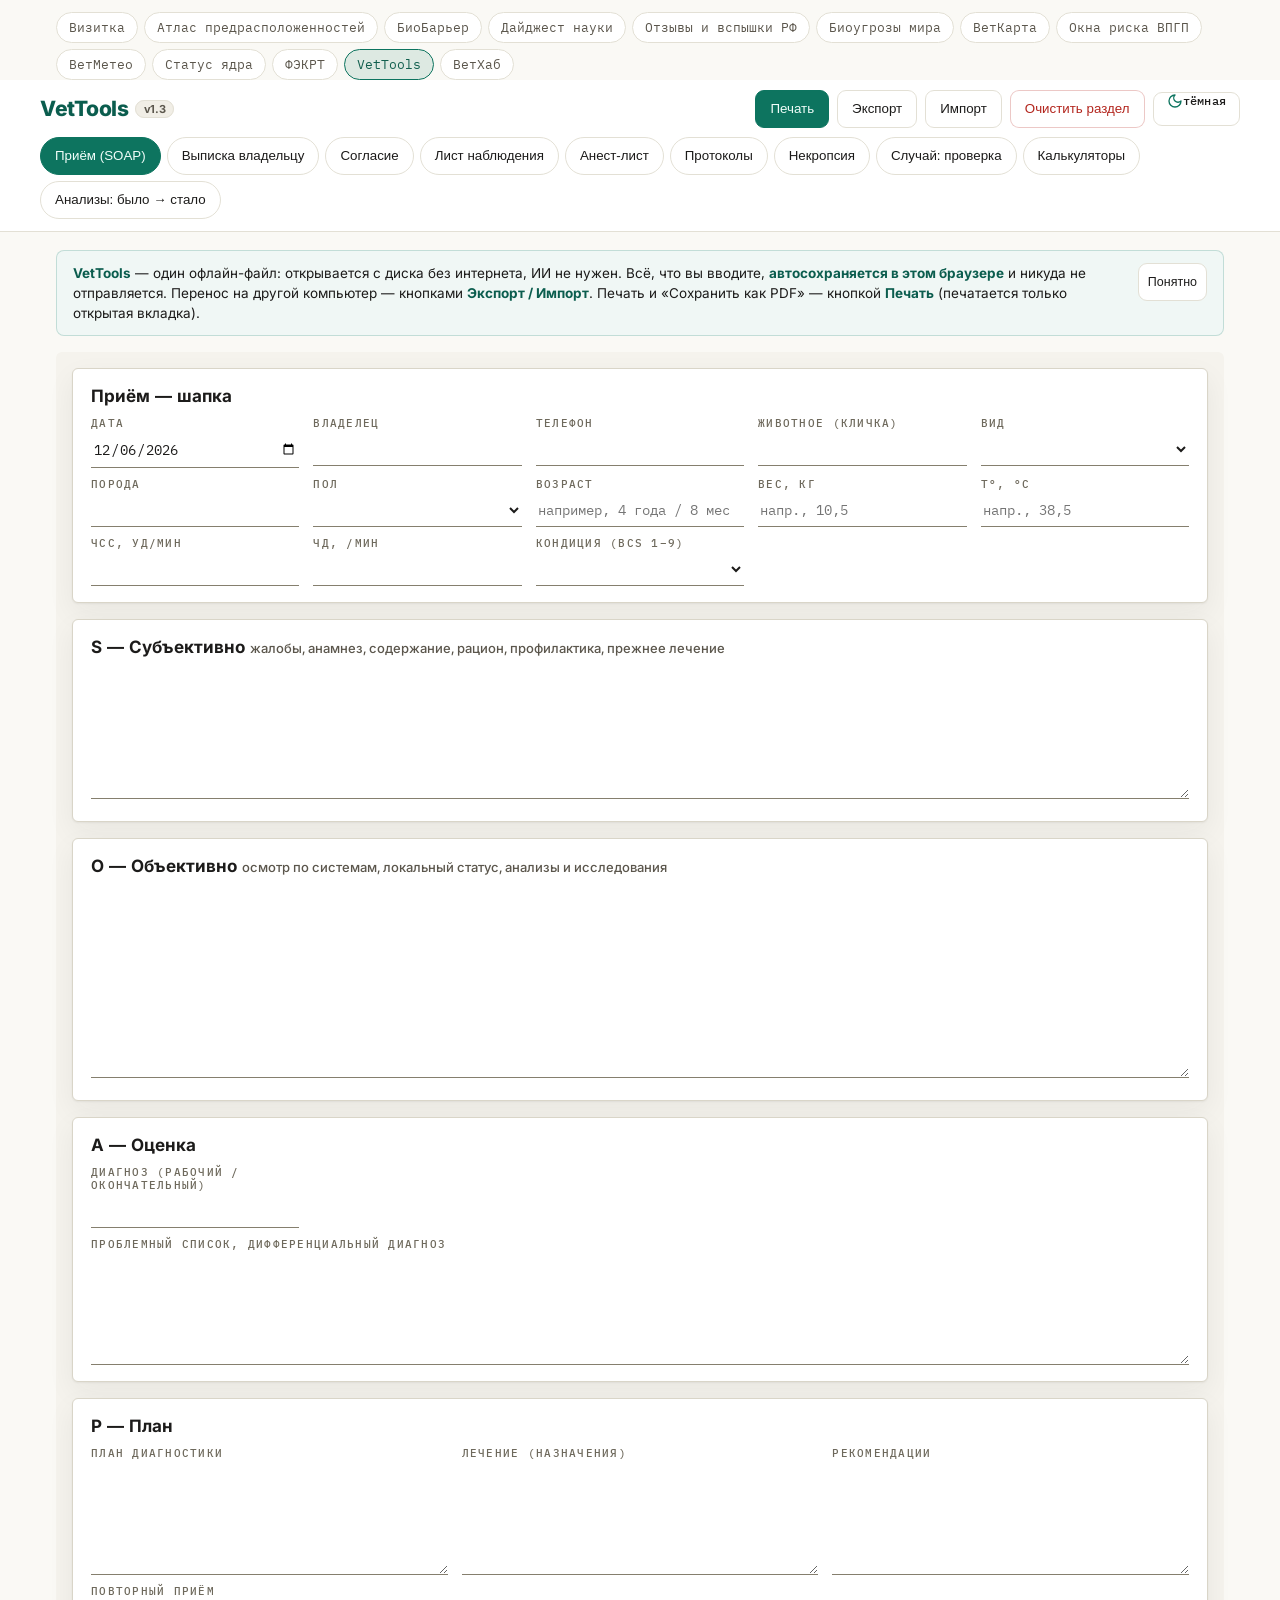
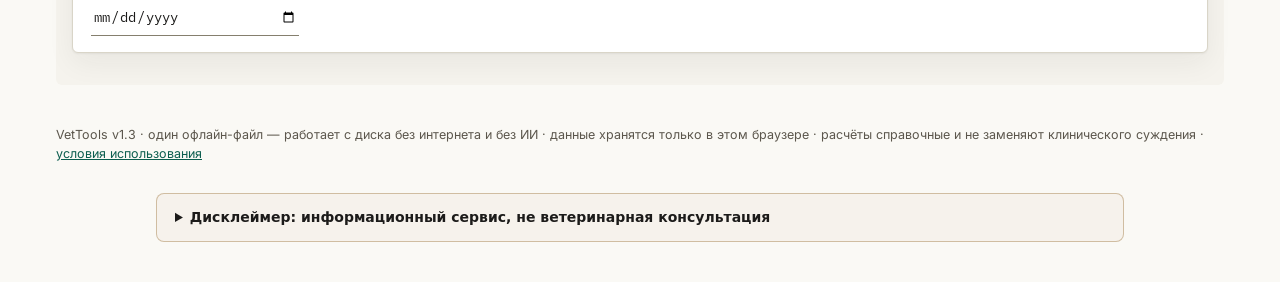
==== commit b4ef80c6: "хаб-волна: Атлас + БиоБарьер сразу после Визитки в хаб-навигации (index+terms) — обратные ссылки на " ====
--- a/index.html
+++ b/index.html
@@ -217,6 +217,8 @@
 <nav class="ds-hub" aria-label="Экосистема">
   <!-- Task 223 (QA П7): внешние пилюли хаба — в новой вкладке (врач не теряет заполненный формуляр); rel=noopener обязателен при target=_blank; self-pill «VetTools» остаётся в той же -->
   <a href="https://shray77.github.io/" target="_blank" rel="noopener">Визитка</a>
+  <a href="https://shray77.github.io/vetpredis-site/" target="_blank" rel="noopener">Атлас предрасположенностей</a>
+  <a href="https://shray77.github.io/biobarrier-site/" target="_blank" rel="noopener">БиоБарьер</a>
   <a href="https://shray77.github.io/vetdigest-site/" target="_blank" rel="noopener">Дайджест науки</a>
   <a href="https://shray77.github.io/vetrecall-site/" target="_blank" rel="noopener">Отзывы и вспышки РФ</a>
   <a href="https://shray77.github.io/biothreat-site/" target="_blank" rel="noopener">Биоугрозы мира</a>
--- a/vet-ds.css
+++ b/vet-ds.css
@@ -1,5 +1,5 @@
 /* ==========================================================================
-   vet-ds v2.5.0 «Научная периодика» — дизайн-система ветеринарной экосистемы
+   vet-ds v2.5.2 «Научная периодика» — дизайн-система ветеринарной экосистемы
    --------------------------------------------------------------------------
    v2.1:  редакционный слой — .ds-rule-double, .ds-dropcap, .ds-spark,
           .ds-overline--rule, .ds-masthead-meta, .ds-theme-toggle--labeled
@@ -108,6 +108,29 @@
            Flutter-слайды дизайн-токенов НЕ пушатся: rule ночи меняет
            golden-кадры ветэко (darkTextPlaceholder) — отдельная волна
            с регенерацией золотых.
+   v2.5.1: научный аудит SW-21 (01.11.2026) — математика WCAG подтверждена
+           посимвольно против первоисточника (62/67 заявленных контрастов
+           сошлись ≤0.05; якоря 21.0/4.5695/4.5422). Закрыта СЛЕПАЯ ЗОНА
+           contrast-гейта: rgb()/rgba()/hsl()/hsla() конвертируются в hex
+           и гейтятся тем же расчётом, полупрозрачные композитятся на
+           --ds-bg темы — синтетика аудита (muted rgba ≈2.5:1 на белом,
+           faint hsl 3.95:1) прежде уходила зелёной, теперь красная;
+           selftest гоняет её при каждом запуске. ΔE76-цитаты выправлены:
+           «0.5» → 12.6–48.8 по Viénot 1999 (нижняя граница 5.1);
+           HIG §3/§12 — честные числа (1.87/2.37 и 8.45–9.81, худшая
+           7.18). .ds-fn: 2.5.8 — через исключение Inline. Значения
+           токенов НЕ менялись — каскад витрин не затронут.
+   v2.5.2: две платформенные базы типографики (Task 224, голос владельца:
+           «под ПК шрифт читаем, вторую — под мобилы»). Мобильная — база
+           (прежние кегли, пальцевая дистанция чтения); десктопная —
+           подъём на >640px (блок 0a): монитор дальше от глаз, кегли
+           xs 11→12, s 12.5→13.5, m 14→15, l 17→18, xl 24→26. 2xl/hero —
+           уже clamp(), платформенно-нейтральны. Тач-исключения блока 30
+           (поля 16px на ≤640 против iOS-зума) не меняются. Flutter-порты
+           (ВетСпик/ВетЭко/ВетОС) — мобильные приложения: живут на
+           мобильной базе, их ds.dart не тронут. Значения ЦВЕТОВ не
+           менялись — срез тем бит-в-байт, в tokens.json/dart-срезе
+           меняется только версия.
    Один файл: токены + компоненты. Подключается витриной как копия
    (репо приватное — CDN недоступен) или git submodule.
 
@@ -150,8 +173,9 @@
      (блок 25a); витрина, пиннящая --ds-accent, обязана переопределить
      и фолбэк-литерал своей туши (комментарий блока «Витрина-характер»);
    - статус никогда не передаётся только оттенком: рядом с .ds-dot
-     обязан стоять глиф (✓ ✗ ⚠) или подпись — дейтеранопия сливает
-     red/amber/green в один оливовый (ΔE76 0.5 между ними);
+     обязан стоять глиф (✓ ✗ ⚠) или подпись — дейтеранопия сводит
+     red/amber/green к оливковому диапазону, различима почти только
+     светлота (ΔE76 по Viénot — 12.6–48.8; SW-21);
    - ядро требует box-sizing: border-box (reset витрины; само не ставит).
    ========================================================================== */
 
@@ -211,6 +235,12 @@
                   "Helvetica Neue", Arial, sans-serif;
   --ds-font-mono: "IBM Plex Mono", ui-monospace, "SF Mono", "Cascadia Mono",
                   Consolas, "Liberation Mono", monospace;
+
+  /* v2.5.2 — ДВЕ платформенные базы (Task 224): мобильная = база
+     (пальцевая дистанция чтения), десктопная — подъём на >640px
+     (монитор дальше от глаз — кегли крупнее ради читаемости, голос
+     владельца: «под ПК шрифт читаем»). 2xl/hero — clamp(), нейтральны.
+     Десктоп-значения подключаются блоком 0a сразу после :root. */
   --ds-text-xs:   11px;
   --ds-text-s:    12.5px;
   --ds-text-m:    14px;
@@ -218,6 +248,11 @@
   --ds-text-xl:   24px;
   --ds-text-2xl:  clamp(30px, 4.5vw, 40px);  /* заголовки-витрины, serif */
   --ds-text-hero: clamp(38px, 6vw, 64px);    /* h1 лендинга, serif */
+  --ds-text-xs-d:   12px;    /* десктопная база: те же роли, +1…+2px */
+  --ds-text-s-d:    13.5px;
+  --ds-text-m-d:    15px;
+  --ds-text-l-d:    18px;
+  --ds-text-xl-d:   26px;
 
   /* -- Спейсинг (базис 4px) -------------------------------------------------- */
   --ds-space-1: 4px;
@@ -242,6 +277,24 @@
 
   /* -- Фокус (a11y) ------------------------------------------------------------ */
   --ds-focus: 0 0 0 2px var(--ds-bg), 0 0 0 4px var(--ds-accent);
+}
+
+/* --------------------------------------------------------------------------
+   0a. Платформенная база типографики (v2.5.2, Task 224) — десктопная.
+   Мобильная живёт в :root (база); >640px — подъём кеглей: монитор
+   дальше от глаз, шрифт читаемее. Специфичность та же (:root),
+   блок позже — побеждает. Работает во всех темах: темы перекрашивают
+   цвета, кегли платформенные. Блок 30 (≤640px) своими пиксельными
+   исключениями остаётся сильнее в своих рамках.
+   -------------------------------------------------------------------------- */
+@media (min-width: 641px) {
+  :root {
+    --ds-text-xs: var(--ds-text-xs-d);
+    --ds-text-s:  var(--ds-text-s-d);
+    --ds-text-m:  var(--ds-text-m-d);
+    --ds-text-l:  var(--ds-text-l-d);
+    --ds-text-xl: var(--ds-text-xl-d);
+  }
 }
 
 /* --------------------------------------------------------------------------
@@ -776,8 +829,8 @@
 
 /* статусная точка. v2.5: +orange/+blue (симметрия API). ТОЧКА —
    единственный hue-only носитель статуса: закон ядра требует рядом
-   глиф (✓ ✗ ⚠) или подпись — дейтеранопия сливает red/amber/green
-   в один оливовый (ΔE76 0.5) */
+   глиф (✓ ✗ ⚠) или подпись — дейтеранопия сводит red/amber/green
+   к оливковому диапазону, различима почти только светлота (SW-21) */
 .ds-dot {
   width: 8px; height: 8px;
   border-radius: 50%;
@@ -1566,8 +1619,9 @@
    поповер в print скрыт принудительно (см. блок 20 + правило ниже). */
 .ds-fn[popovertarget] {
   appearance: none; background: none; border: none;
-  /* v2.5 (MINOR 11): тап-таргет маркера ~8px → ~16px (WCAG 2.5.8) —
-     негативный margin держит визуальное положение */
+  /* v2.5 (MINOR 11): тап-таргет маркера ~8px → ~16px (WCAG 2.5.8 —
+     проходит через исключение Inline: маркер живёт в строке текста,
+     SW-21) — негативный margin держит визуальное положение */
   padding: 4px; margin: -4px;
   cursor: pointer; touch-action: manipulation;
 }
